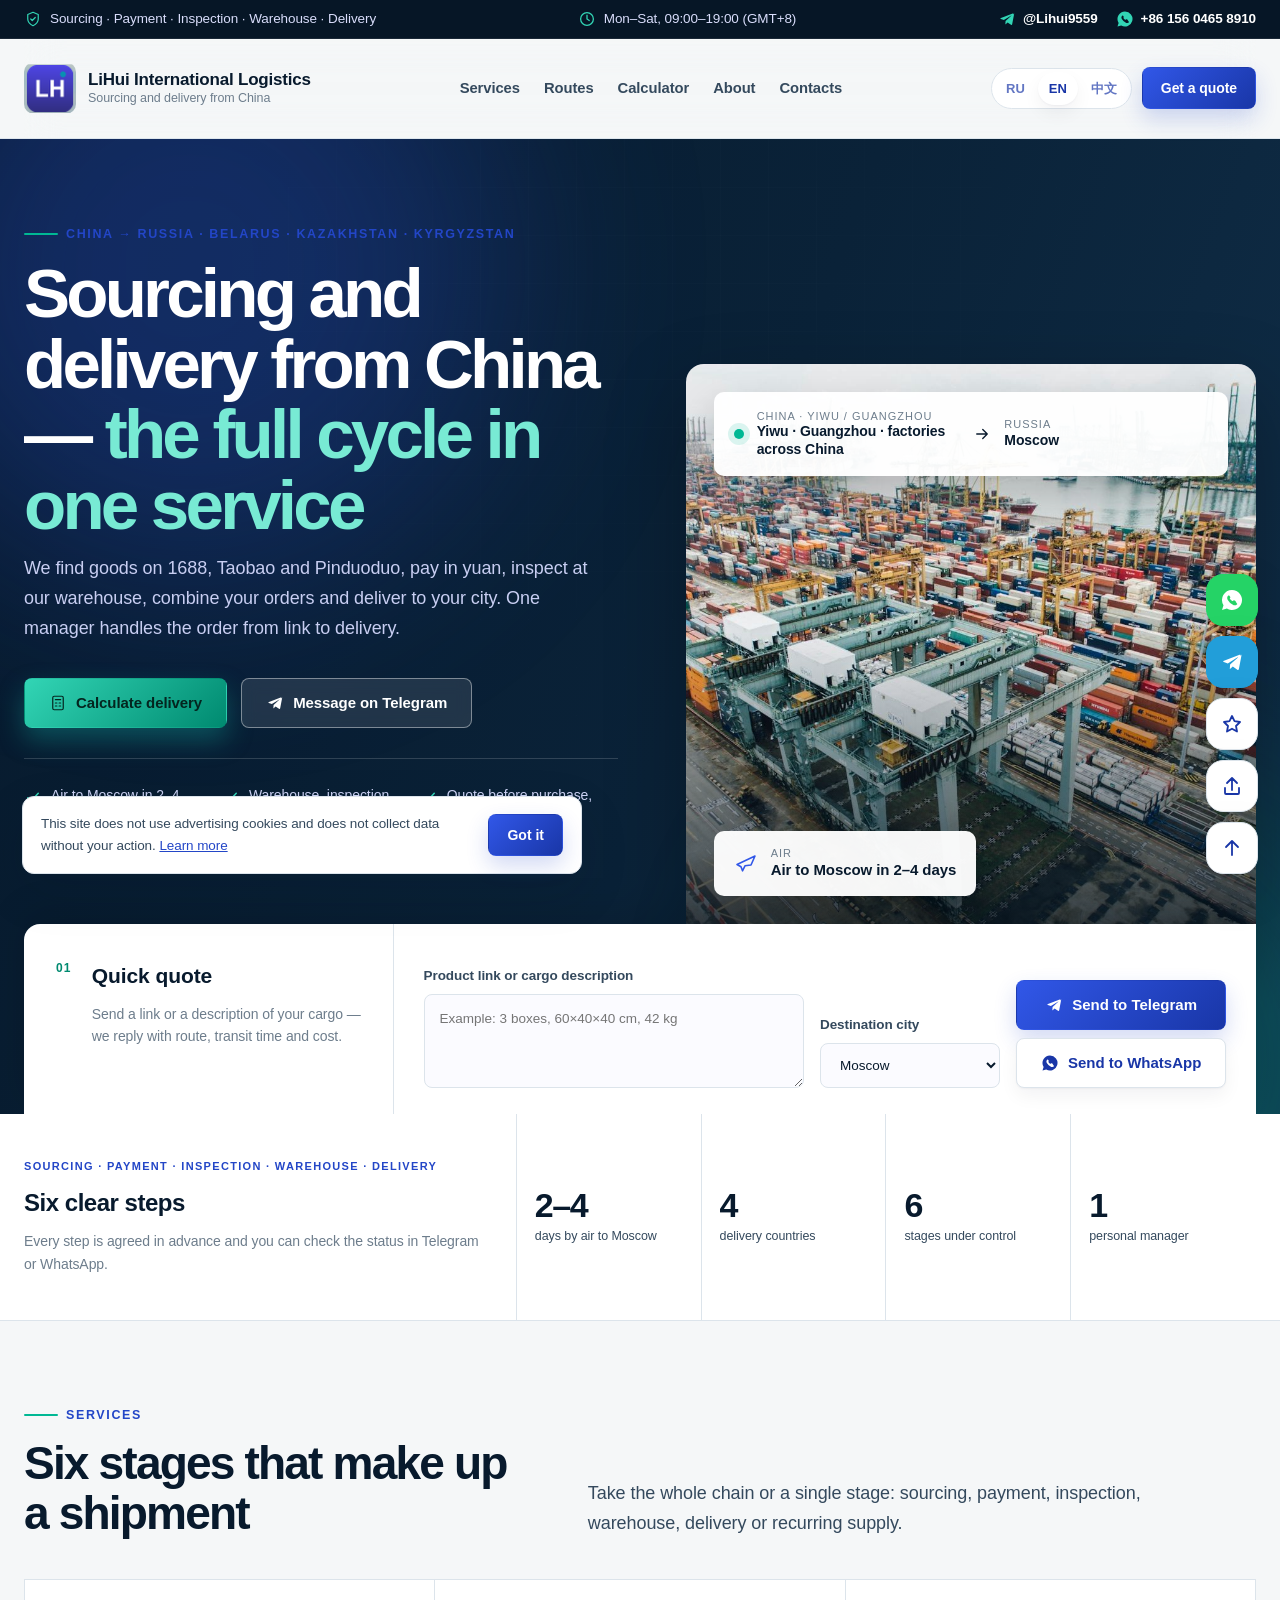
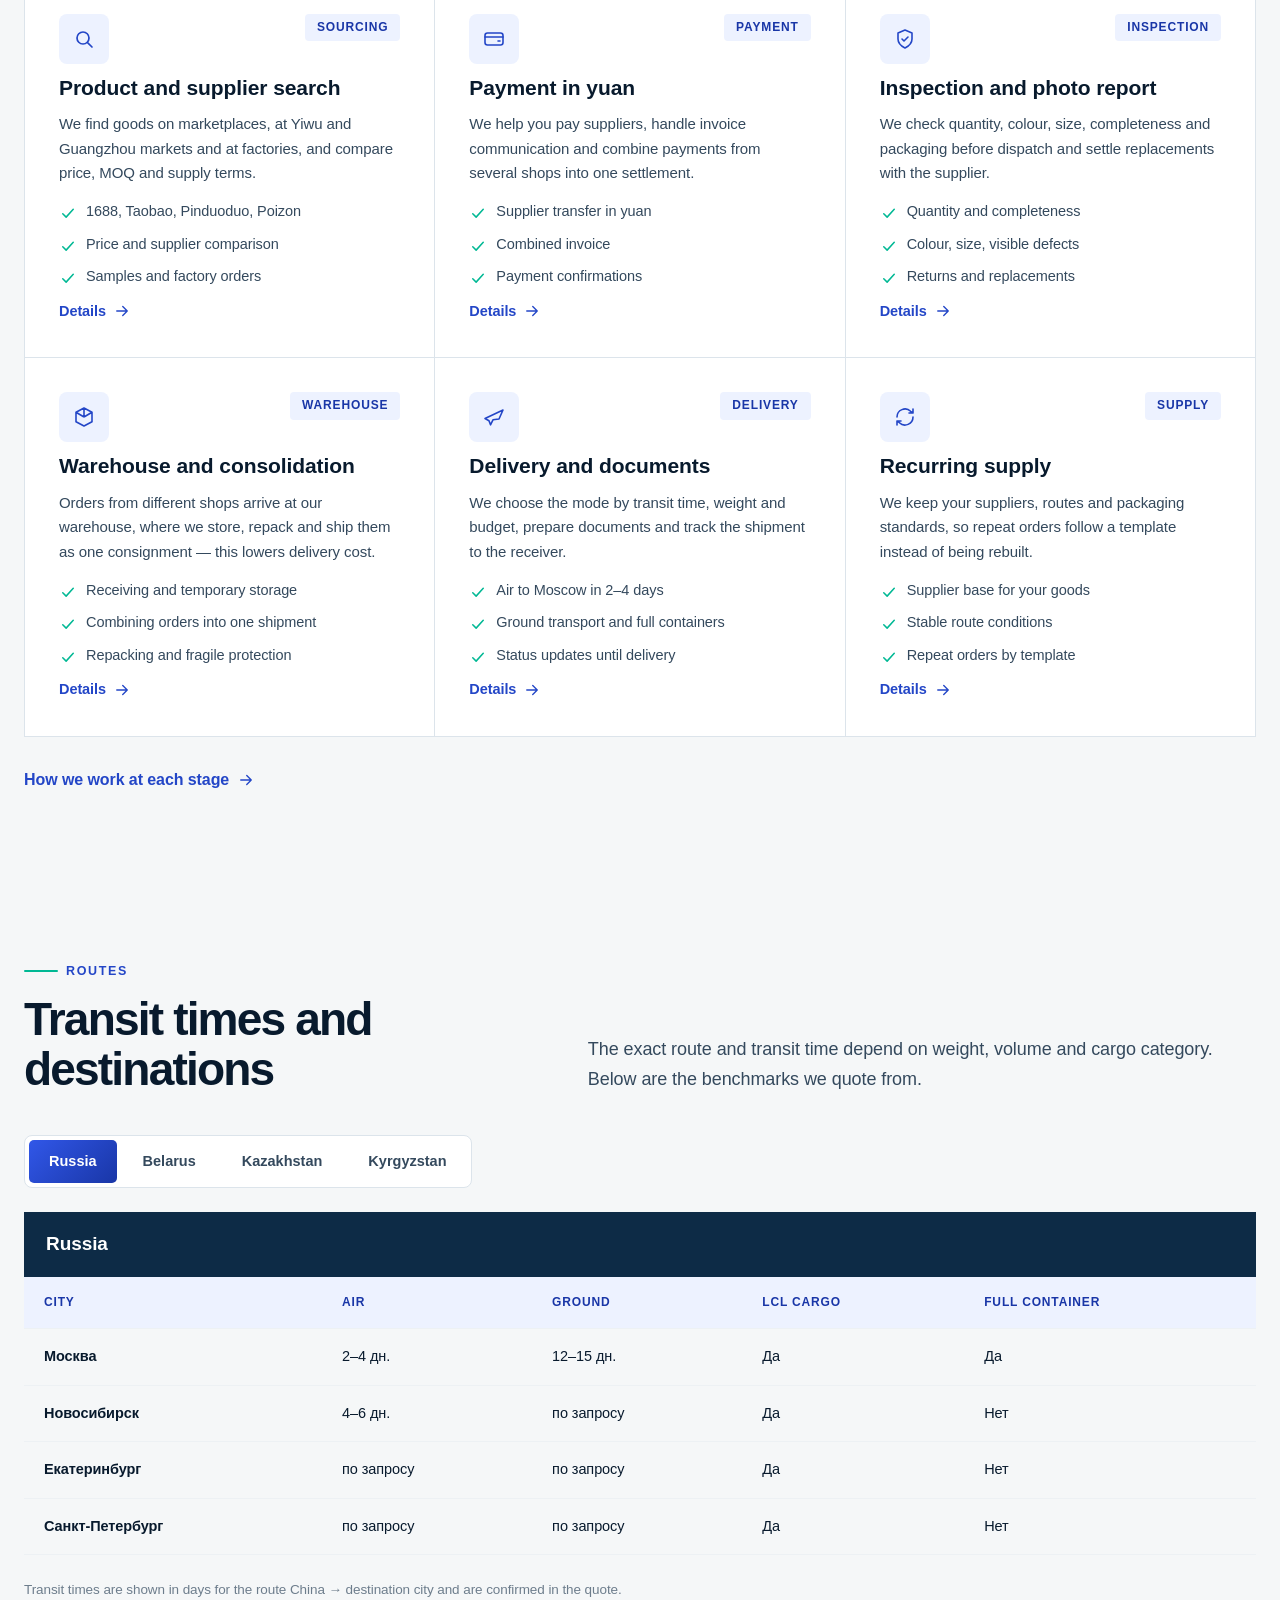
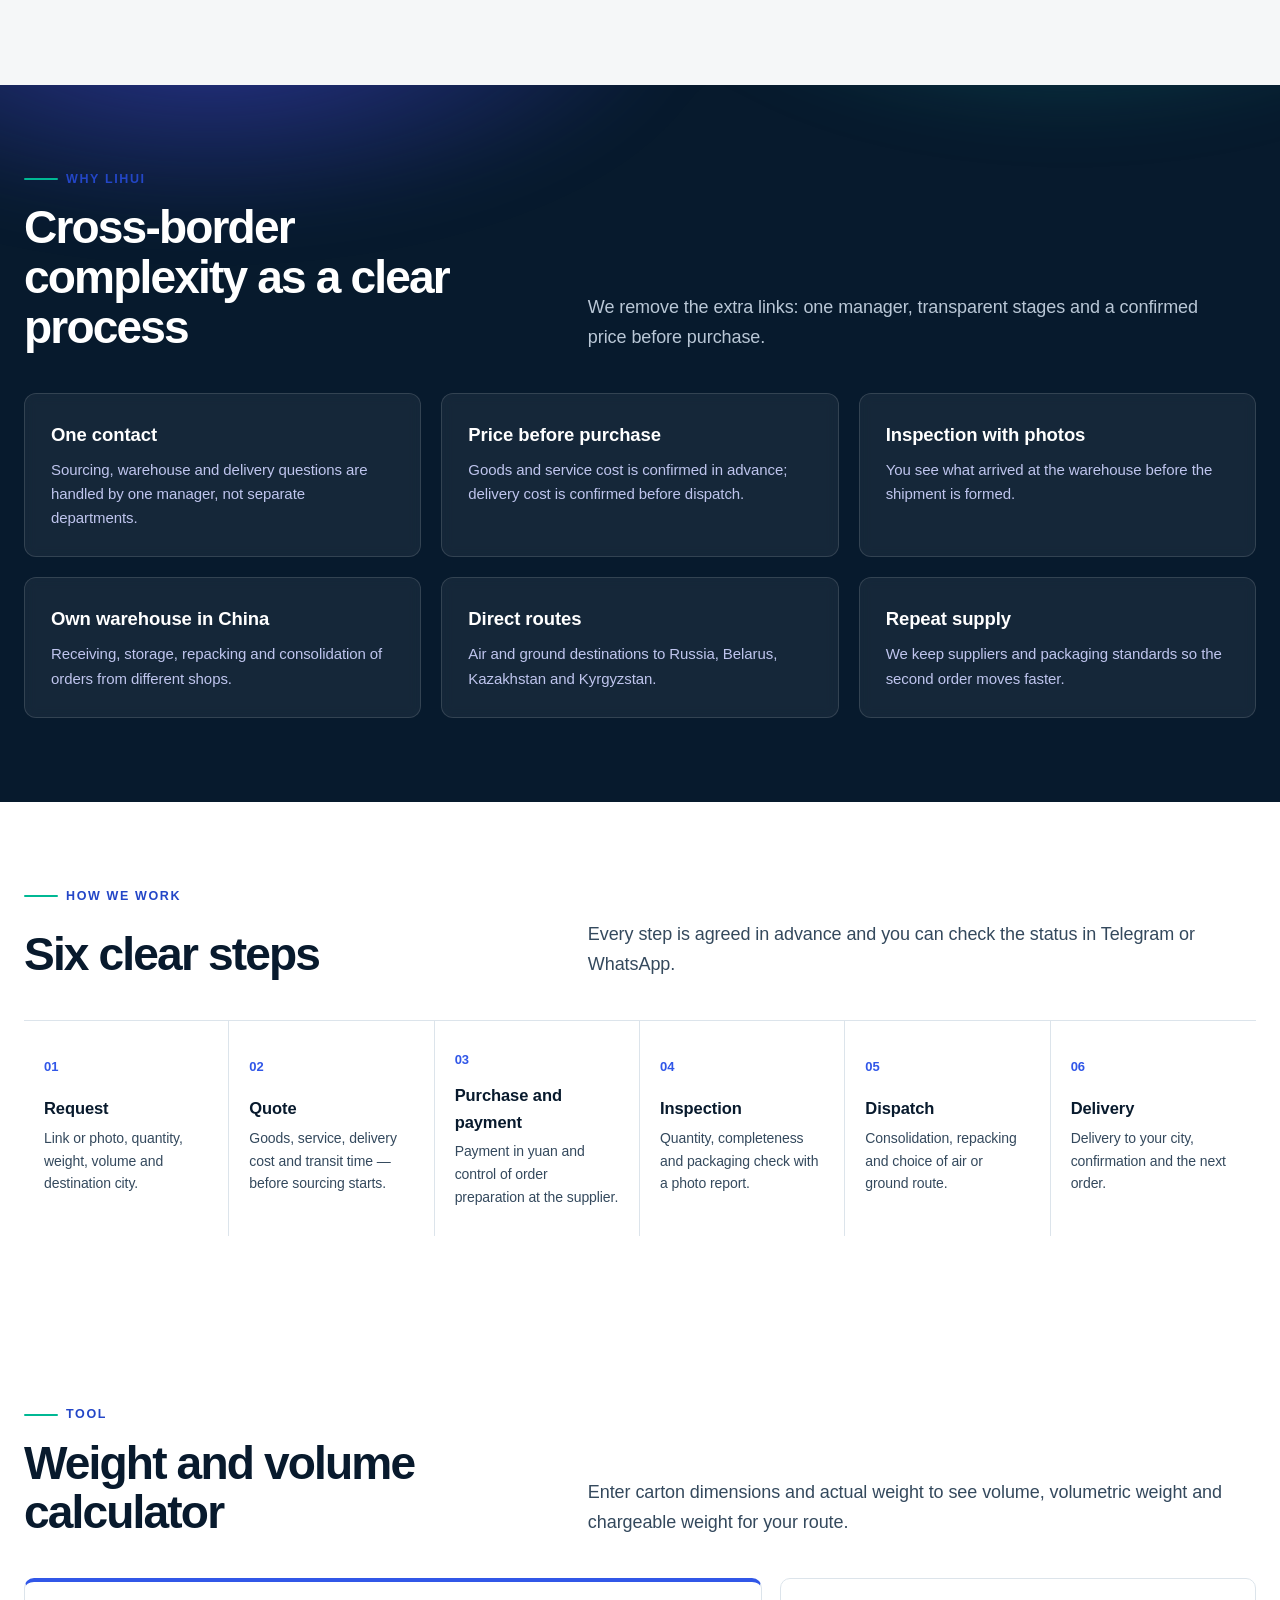
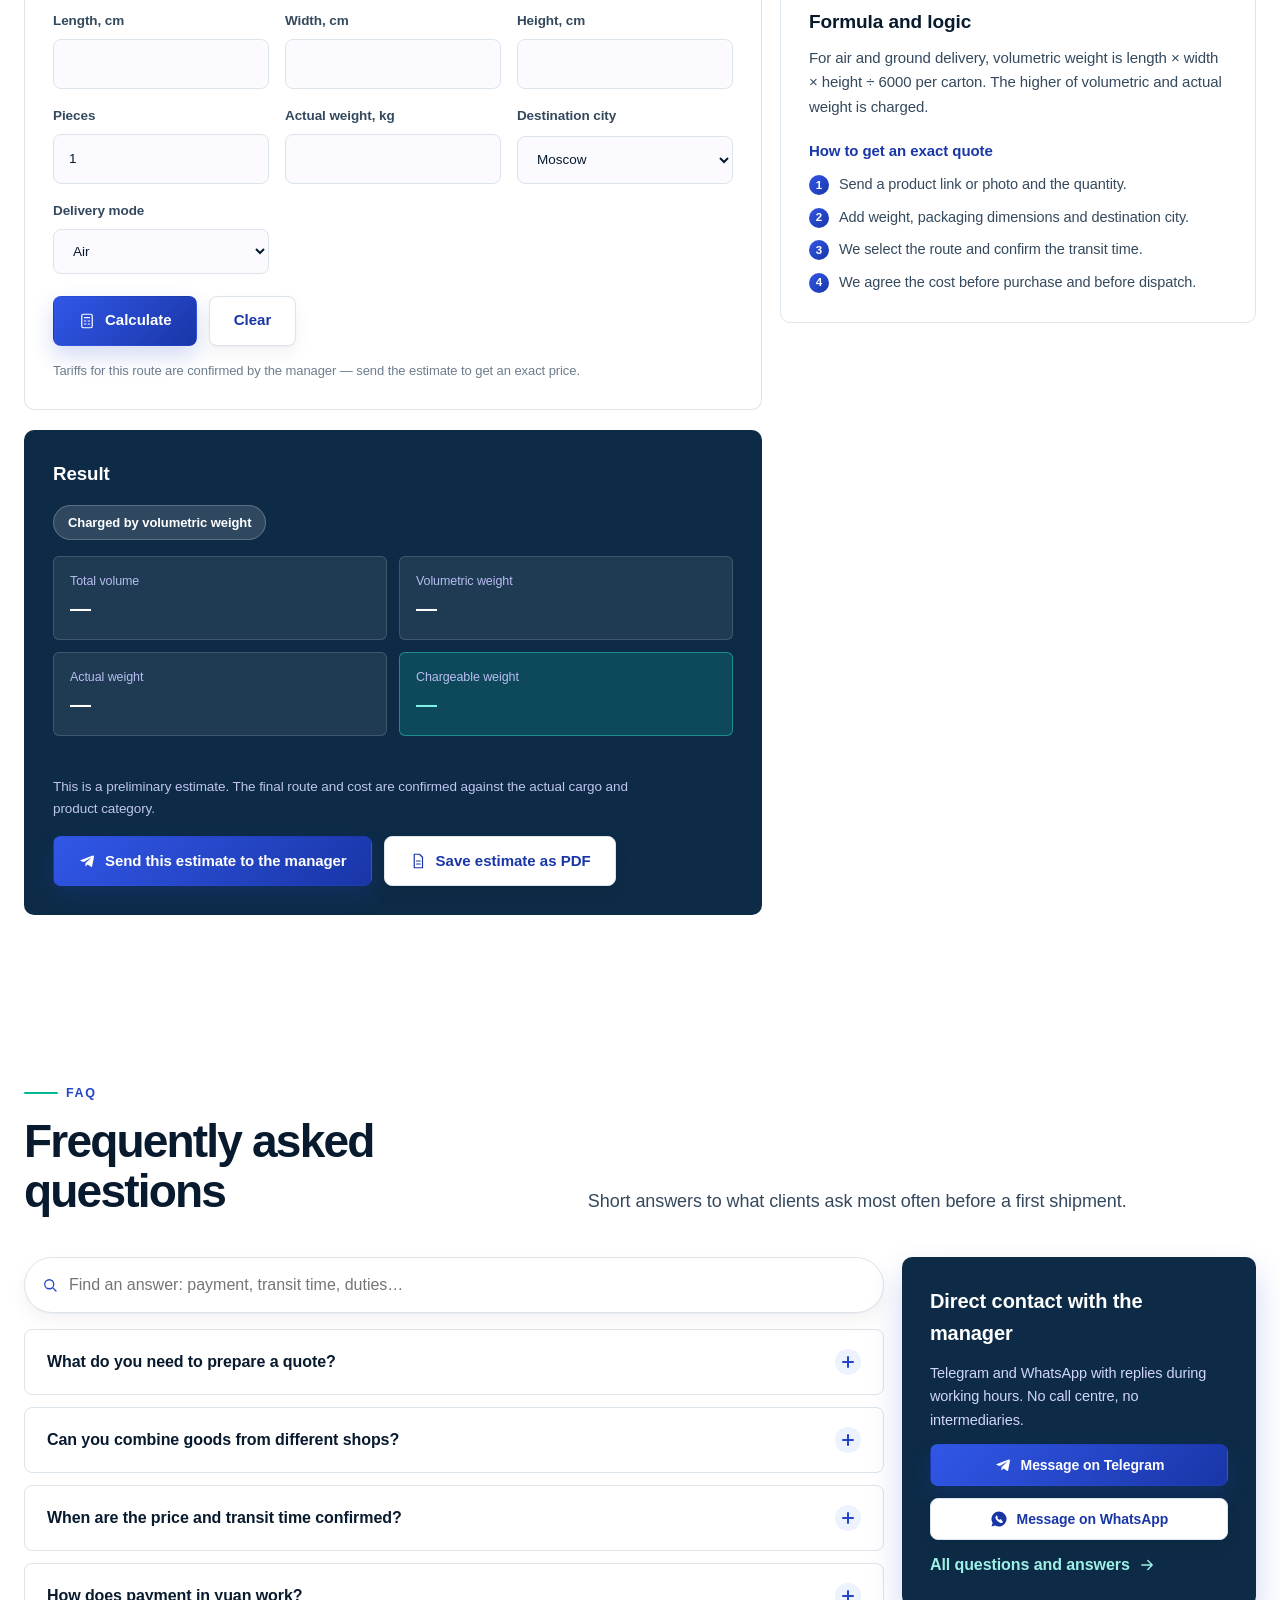
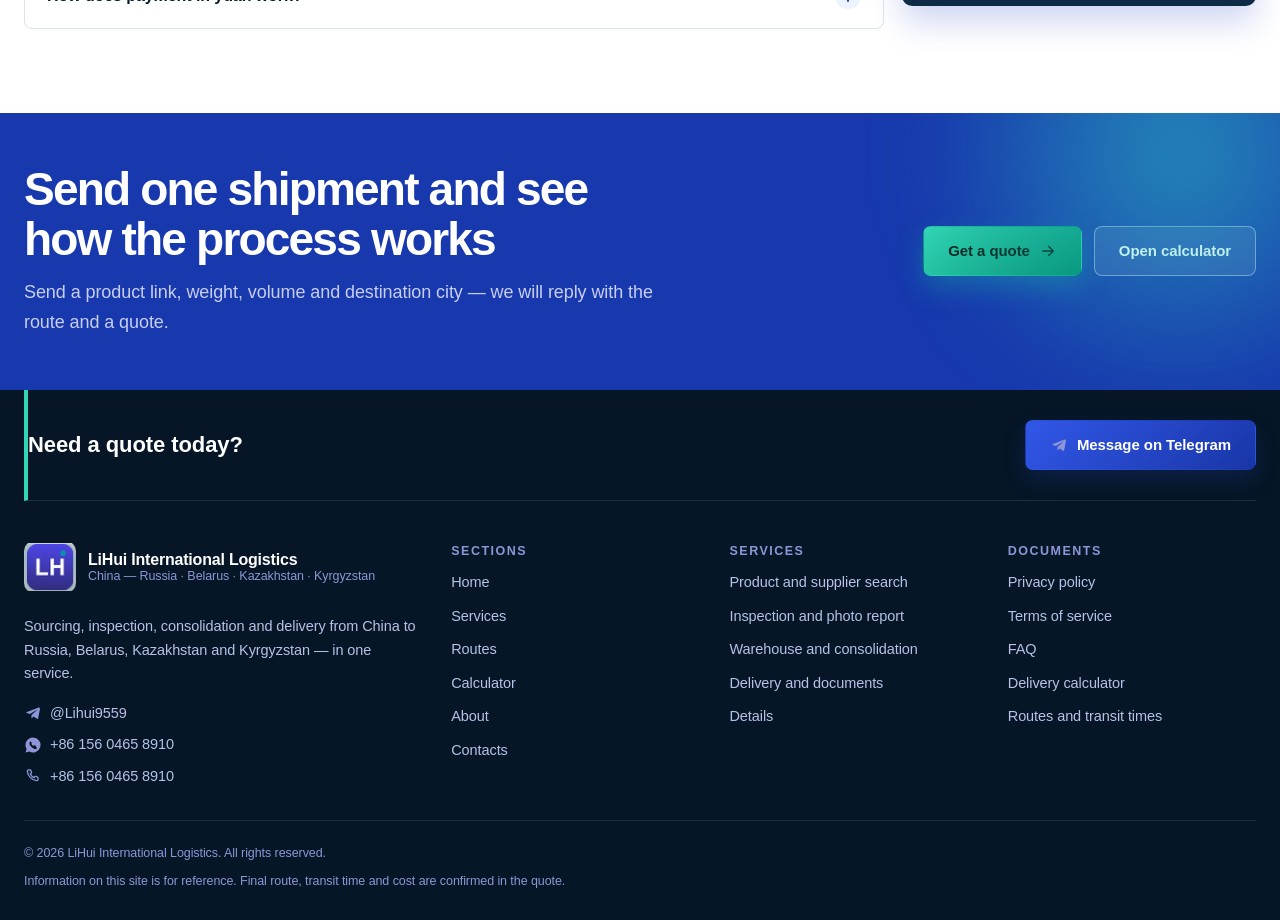
==== index.html @ 13f6c7de "Refine every page and simplify homepage flow" ====
<!DOCTYPE html>
<html lang="ru" data-lang="ru">
<head>
<meta charset="utf-8">
<meta name="viewport" content="width=device-width, initial-scale=1">
<title data-i18n-doctitle="meta.home.title">LiHui Cargo — закупка и доставка из Китая в Россию, Беларусь, Казахстан и Кыргызстан</title>
<meta name="description" content="Закупка на 1688, Taobao и Pinduoduo, оплата в юанях, проверка на складе, консолидация и доставка авиа или наземным транспортом. Пришлите ссылку на товар — вернёмся с маршрутом и расчётом." data-i18n-desc="meta.home.desc">
<meta name="theme-color" content="#2b2dc0">
<meta name="robots" content="index, follow">
<link rel="canonical" href="https://www.lihui-cargo.ru/">
<link rel="icon" href="assets/brand/logo.png" type="image/png">
<link rel="apple-touch-icon" href="assets/brand/logo.png">
<link rel="manifest" href="site.webmanifest">
<meta property="og:type" content="website">
<meta property="og:site_name" content="LiHui International Logistics">
<meta property="og:title" content="LiHui Cargo — закупка и доставка из Китая в Россию, Беларусь, Казахстан и Кыргызстан" data-i18n-ogtitle="meta.home.title">
<meta property="og:description" content="Закупка на 1688, Taobao и Pinduoduo, оплата в юанях, проверка на складе, консолидация и доставка авиа или наземным транспортом. Пришлите ссылку на товар — вернёмся с маршрутом и расчётом." data-i18n-ogdesc="meta.home.desc">
<meta property="og:url" content="https://www.lihui-cargo.ru/">
<meta property="og:image" content="https://www.lihui-cargo.ru/assets/hero.jpg">
<meta property="og:locale" content="ru_RU">
<meta name="twitter:card" content="summary_large_image">
<meta name="twitter:title" content="LiHui Cargo — закупка и доставка из Китая в Россию, Беларусь, Казахстан и Кыргызстан" data-i18n-twtitle="meta.home.title">
<meta name="twitter:description" content="Закупка на 1688, Taobao и Pinduoduo, оплата в юанях, проверка на складе, консолидация и доставка авиа или наземным транспортом. Пришлите ссылку на товар — вернёмся с маршрутом и расчётом." data-i18n-twdesc="meta.home.desc">
<meta name="twitter:image" content="https://www.lihui-cargo.ru/assets/hero.jpg">
<meta name="format-detection" content="telephone=no">
<link rel="stylesheet" href="assets/css/styles.css">
<script type="application/ld+json">{"@context":"https://schema.org","@type":["Organization","LocalBusiness"],"name":"LiHui International Logistics","url":"https://www.lihui-cargo.ru/","description":"Sourcing, payment, inspection, consolidation and cross-border delivery from China to Russia, Belarus, Kazakhstan and Kyrgyzstan.","areaServed":["RU","BY","KZ","KG","CN"],"knowsLanguage":["ru","en","zh"],"contactPoint":[{"@type":"ContactPoint","contactType":"customer service","telephone":"+8615604658910","availableLanguage":["ru","en","zh"]},{"@type":"ContactPoint","contactType":"sales","url":"https://t.me/Lihui9559","availableLanguage":["ru","en","zh"]}],"sameAs":["https://t.me/Lihui9559","https://wa.me/8615604658910"]}</script>
<script defer src="assets/js/i18n.js"></script>
<script defer src="assets/js/site.js"></script>
</head>
<body data-page="home">
<a class="skip" href="#main" data-i18n="ui.skipLink">Перейти к содержанию</a>
<div class="topbar">
  <div class="container topbar__inner">
    <p class="topbar__note"><svg class="icon icon--sm" viewBox="0 0 24 24" aria-hidden="true"><path fill="none" stroke="currentColor" stroke-width="1.6" stroke-linejoin="round" d="M12 3l7 3v6c0 4-3 7-7 9-4-2-7-5-7-9V6l7-3Z"/><path fill="none" stroke="currentColor" stroke-width="1.6" stroke-linecap="round" stroke-linejoin="round" d="m9 12 2 2 4-4"/></svg><span data-i18n="top.note">Закупка · Оплата · Проверка · Склад · Доставка</span></p>
    <p class="topbar__hours"><svg class="icon icon--sm" viewBox="0 0 24 24" aria-hidden="true"><path fill="none" stroke="currentColor" stroke-width="1.7" stroke-linecap="round" d="M12 7v5l3 2"/><circle cx="12" cy="12" r="8.5" fill="none" stroke="currentColor" stroke-width="1.7"/></svg><span data-i18n="top.hours">Пн–Сб, 09:00–19:00 (GMT+8)</span></p>
    <p class="topbar__links">
      <a href="https://t.me/Lihui9559" target="_blank" rel="noopener"><svg class="icon icon--sm" viewBox="0 0 24 24" aria-hidden="true"><path fill="currentColor" d="M21.7 4.3 18.9 19c-.2 1-.8 1.3-1.6.8l-4.5-3.3-2.2 2.1c-.2.3-.5.4-.8.4l.3-4.4 7.6-6.9c.3-.3 0-.5-.5-.2l-9.4 5.9-4-1.3c-.9-.3-.9-.9.2-1.3l15.6-6c.7-.3 1.4.2 1.1 1.5Z"/></svg>@Lihui9559</a>
      <a href="https://wa.me/8615604658910" target="_blank" rel="noopener"><svg class="icon icon--sm" viewBox="0 0 24 24" aria-hidden="true"><path fill="currentColor" d="M12 2a10 10 0 0 0-8.5 15.2L2 22l4.9-1.4A10 10 0 1 0 12 2Zm5.3 14c-.2.6-1.3 1.2-1.8 1.3-.5.1-1.1.1-1.8-.1a11 11 0 0 1-5.9-5.2c-.5-1-.7-1.9-.5-2.7.1-.5.6-1.4 1.1-1.7.3-.2.7-.2 1 .1l.9 1.4c.1.2.1.3 0 .5l-.4.6c-.1.2-.2.3 0 .6.4.7 1.5 1.9 2.4 2.3.2.1.4.1.5 0l.7-.7c.2-.2.4-.2.6-.1l1.4.8c.2.1.3.4.2.7Z"/></svg>+86 156 0465 8910</a>
    </p>
  </div>
</div>
<header class="header" id="header">
  <div class="container">
    <div class="header__bar" id="headerBar">
      <a class="brand" href="index.html" aria-label="LiHui International Logistics">
        <img class="brand__logo" src="assets/brand/logo.png" width="46" height="46" alt="" aria-hidden="true" decoding="async">
        <span class="brand__text">
          <strong data-i18n="brand.name">LiHui International Logistics</strong>
          <small data-i18n="brand.sub">Закупка и доставка из Китая</small>
        </span>
      </a>
      <nav class="nav" aria-label="Основная навигация" data-i18n-aria="nav.aria"><a href="services.html" data-i18n="nav.services">Услуги</a><a href="routes.html" data-i18n="nav.routes">Маршруты</a><a href="calculator.html" data-i18n="nav.calculator">Калькулятор</a><a href="about.html" data-i18n="nav.about">О компании</a><a href="contacts.html" data-i18n="nav.contacts">Контакты</a></nav>
      <div class="header__side">
        <div class="lang" role="group" aria-label="Язык сайта" data-i18n-aria="ui.langLabel">
    <button type="button" data-lang="ru" aria-pressed="true">RU</button><button type="button" data-lang="en" aria-pressed="false">EN</button><button type="button" data-lang="zh" aria-pressed="false">中文</button>
  </div>
        <a class="btn btn--primary btn--sm header__cta" href="contacts.html#request">
          <span data-i18n="ui.requestQuote">Получить расчёт</span>
        </a>
        <button class="burger" id="burger" type="button" aria-expanded="false" aria-controls="drawer" aria-label="Меню" data-i18n-aria="ui.menu"><svg class="icon" viewBox="0 0 24 24" aria-hidden="true"><path fill="none" stroke="currentColor" stroke-width="1.8" stroke-linecap="round" d="M4 7h16M4 12h16M4 17h16"/></svg></button>
      </div>
    </div>
  </div>
  <nav class="drawer" id="drawer" aria-label="Основная навигация" data-i18n-aria="nav.aria" hidden>
    <div class="drawer__links"><a href="index.html" data-i18n="nav.home">Главная</a><a href="services.html" data-i18n="nav.services">Услуги</a><a href="routes.html" data-i18n="nav.routes">Маршруты</a><a href="calculator.html" data-i18n="nav.calculator">Калькулятор</a><a href="about.html" data-i18n="nav.about">О компании</a><a href="contacts.html" data-i18n="nav.contacts">Контакты</a></div>
    <div class="drawer__foot">
      <div class="lang lang--drawer" role="group" aria-label="Язык сайта" data-i18n-aria="ui.langLabel">
    <button type="button" data-lang="ru" aria-pressed="true">RU</button><button type="button" data-lang="en" aria-pressed="false">EN</button><button type="button" data-lang="zh" aria-pressed="false">中文</button>
  </div>
      <a class="btn btn--primary" href="contacts.html#request"><span data-i18n="ui.requestQuote">Получить расчёт</span></a>
      <a class="btn btn--ghost" href="https://wa.me/8615604658910" target="_blank" rel="noopener"><svg class="icon icon--sm" viewBox="0 0 24 24" aria-hidden="true"><path fill="currentColor" d="M12 2a10 10 0 0 0-8.5 15.2L2 22l4.9-1.4A10 10 0 1 0 12 2Zm5.3 14c-.2.6-1.3 1.2-1.8 1.3-.5.1-1.1.1-1.8-.1a11 11 0 0 1-5.9-5.2c-.5-1-.7-1.9-.5-2.7.1-.5.6-1.4 1.1-1.7.3-.2.7-.2 1 .1l.9 1.4c.1.2.1.3 0 .5l-.4.6c-.1.2-.2.3 0 .6.4.7 1.5 1.9 2.4 2.3.2.1.4.1.5 0l.7-.7c.2-.2.4-.2.6-.1l1.4.8c.2.1.3.4.2.7Z"/></svg><span data-i18n="ui.writeWa">Написать в WhatsApp</span></a>
    </div>
  </nav>
</header>
<button class="progress" id="progress" type="button" aria-label="Наверх" data-i18n-aria="ui.top"><span></span></button>
<main id="main">
<section class="hero">
  <div class="hero__bg" aria-hidden="true">
    <span class="hero__blob hero__blob--a"></span>
    <span class="hero__blob hero__blob--b"></span>
    <span class="hero__mesh"></span>
  </div>
  <div class="container hero__inner">
    <div class="hero__copy">
      <p class="eyebrow eyebrow--light" data-i18n="home.eyebrow">Китай → Россия · Беларусь · Казахстан · Кыргызстан</p>
      <h1 class="h1" data-i18n="home.title">Закупка и доставка из Китая — <em>полный цикл в одном сервисе</em></h1>
      <p class="lead lead--light" data-i18n="home.lead">Находим товар на 1688, Taobao и Pinduoduo, оплачиваем в юанях, проверяем на складе, объединяем заказы и доставляем до вашего города. Один менеджер ведёт заказ от ссылки до получения груза.</p>
      <div class="hero__cta">
        <a class="btn btn--accent" href="calculator.html"><svg class="icon icon--sm" viewBox="0 0 24 24" aria-hidden="true"><rect x="5" y="3" width="14" height="18" rx="2" fill="none" stroke="currentColor" stroke-width="1.6"/><path fill="none" stroke="currentColor" stroke-width="1.6" stroke-linecap="round" d="M8.5 7.5h7M8.5 12h2m3 0h2m-7 4h2m3 0h2"/></svg><span data-i18n="home.btn1">Рассчитать доставку</span></a>
        <a class="btn btn--ghost btn--ghost-light" href="https://t.me/Lihui9559" target="_blank" rel="noopener"><svg class="icon icon--sm" viewBox="0 0 24 24" aria-hidden="true"><path fill="currentColor" d="M21.7 4.3 18.9 19c-.2 1-.8 1.3-1.6.8l-4.5-3.3-2.2 2.1c-.2.3-.5.4-.8.4l.3-4.4 7.6-6.9c.3-.3 0-.5-.5-.2l-9.4 5.9-4-1.3c-.9-.3-.9-.9.2-1.3l15.6-6c.7-.3 1.4.2 1.1 1.5Z"/></svg><span data-i18n="home.btn2">Написать в Telegram</span></a>
      </div>
      <ul class="hero__facts">
        <li><svg class="icon icon--tick" viewBox="0 0 24 24" aria-hidden="true"><path fill="none" stroke="currentColor" stroke-width="2" stroke-linecap="round" stroke-linejoin="round" d="m5 13 4.5 4.5L19 7"/></svg><span data-i18n="home.b1">Авиа в Москву 2–4 дня</span></li><li><svg class="icon icon--tick" viewBox="0 0 24 24" aria-hidden="true"><path fill="none" stroke="currentColor" stroke-width="2" stroke-linecap="round" stroke-linejoin="round" d="m5 13 4.5 4.5L19 7"/></svg><span data-i18n="home.b2">Склад, проверка и фотоотчёт в Китае</span></li><li><svg class="icon icon--tick" viewBox="0 0 24 24" aria-hidden="true"><path fill="none" stroke="currentColor" stroke-width="2" stroke-linecap="round" stroke-linejoin="round" d="m5 13 4.5 4.5L19 7"/></svg><span data-i18n="home.b3">Расчёт до закупки, без скрытых доплат</span></li>
      </ul>
    </div>
    <div class="hero__visual" aria-hidden="true">
      <img src="assets/img/hero.jpg" alt="" decoding="async">
      <div class="hero__route">
        <span class="hero__route-dot"></span>
        <div><small data-i18n="city.china">Китай · Иу / Гуанчжоу</small><strong data-i18n="about.geoChinaValue">Иу · Гуанчжоу · фабрики по Китаю</strong></div>
        <svg class="icon icon--sm" viewBox="0 0 24 24" aria-hidden="true"><path fill="none" stroke="currentColor" stroke-width="1.8" stroke-linecap="round" stroke-linejoin="round" d="M5 12h14m-6-6 6 6-6 6"/></svg>
        <div><small data-i18n="routes.country.ru">Россия</small><strong data-i18n="city.moscow">Москва</strong></div>
      </div>
      <div class="hero__status">
        <svg class="icon" viewBox="0 0 24 24" aria-hidden="true"><path fill="none" stroke="currentColor" stroke-width="1.6" stroke-linejoin="round" d="M3 13.5 21 5l-4 9-6 .8-2.5 5-1.5-4Z"/></svg>
        <span><small data-i18n="routes.th.air">Авиа</small><strong data-i18n="home.b1">Авиа в Москву 2–4 дня</strong></span>
      </div>
    </div>
  </div>
  <div class="container hero__workspace">
    <div class="hero__workspace-copy">
      <span class="workspace__index">01</span>
      <div><strong data-i18n="home.card.title">Быстрый расчёт</strong><p data-i18n="home.card.desc">Пришлите ссылку или описание груза — ответим маршрутом, сроком и стоимостью.</p></div>
    </div>
    <aside class="hero__panel"><form class="quote" id="quoteForm" novalidate>
  <p class="quote__title"><span data-i18n="home.card.title">Быстрый расчёт</span></p>
  <p class="quote__desc" data-i18n="home.card.desc">Пришлите ссылку или описание груза — ответим маршрутом, сроком и стоимостью.</p>
  <label class="field">
    <span data-i18n="home.card.linkLabel">Ссылка на товар или описание груза</span>
    <textarea id="quoteCargo" rows="3" placeholder="Например: 3 коробки, 60×40×40 см, 42 кг" data-i18n-ph="home.card.linkPh"></textarea>
  </label>
  <label class="field">
    <span data-i18n="home.card.cityLabel">Город назначения</span>
    <select id="quoteCity"><option value="moscow" data-i18n="city.moscow">Москва</option><option value="nsk" data-i18n="city.nsk">Новосибирск</option><option value="minsk" data-i18n="city.minsk">Минск</option><option value="almaty" data-i18n="city.almaty">Алматы</option><option value="bishkek" data-i18n="city.bishkek">Бишкек</option></select>
  </label>
  <div class="quote__actions">
    <button class="btn btn--primary" type="submit"><svg class="icon icon--sm" viewBox="0 0 24 24" aria-hidden="true"><path fill="currentColor" d="M21.7 4.3 18.9 19c-.2 1-.8 1.3-1.6.8l-4.5-3.3-2.2 2.1c-.2.3-.5.4-.8.4l.3-4.4 7.6-6.9c.3-.3 0-.5-.5-.2l-9.4 5.9-4-1.3c-.9-.3-.9-.9.2-1.3l15.6-6c.7-.3 1.4.2 1.1 1.5Z"/></svg><span data-i18n="home.card.submit">Отправить в Telegram</span></button>
    <button class="btn btn--ghost" type="button" id="quoteWa"><svg class="icon icon--sm" viewBox="0 0 24 24" aria-hidden="true"><path fill="currentColor" d="M12 2a10 10 0 0 0-8.5 15.2L2 22l4.9-1.4A10 10 0 1 0 12 2Zm5.3 14c-.2.6-1.3 1.2-1.8 1.3-.5.1-1.1.1-1.8-.1a11 11 0 0 1-5.9-5.2c-.5-1-.7-1.9-.5-2.7.1-.5.6-1.4 1.1-1.7.3-.2.7-.2 1 .1l.9 1.4c.1.2.1.3 0 .5l-.4.6c-.1.2-.2.3 0 .6.4.7 1.5 1.9 2.4 2.3.2.1.4.1.5 0l.7-.7c.2-.2.4-.2.6-.1l1.4.8c.2.1.3.4.2.7Z"/></svg><span data-i18n="home.card.wa">Отправить в WhatsApp</span></button>
  </div>
  <p class="quote__note" data-i18n="home.card.note">Отвечаем в рабочее время и только по вашему запросу. Никаких звонков без согласования.</p>
</form></aside>
  </div>
</section>
<section class="media-strip">
  <div class="container media-strip__grid">
    <div class="media-strip__intro">
      <span class="media-strip__kicker" data-i18n="top.note">Закупка · Оплата · Проверка · Склад · Доставка</span>
      <strong data-i18n="proc.title">Шесть понятных шагов</strong>
      <p data-i18n="proc.lead">Каждый шаг согласуется заранее, статус можно уточнить в Telegram или WhatsApp.</p>
    </div>
    <div class="stat-tiles">
      <div class="stat-tile">
        <p class="stat-tile__value" data-i18n="stat.air.value">2–4</p>
        <p class="stat-tile__label" data-i18n="stat.air.label">дня — авиа в Москву</p>
      </div><div class="stat-tile">
        <p class="stat-tile__value" data-i18n="stat.countries.value">4</p>
        <p class="stat-tile__label" data-i18n="stat.countries.label">страны доставки</p>
      </div><div class="stat-tile">
        <p class="stat-tile__value" data-i18n="stat.steps.value">6</p>
        <p class="stat-tile__label" data-i18n="stat.steps.label">этапов под контролем</p>
      </div><div class="stat-tile">
        <p class="stat-tile__value" data-i18n="stat.manager.value">1</p>
        <p class="stat-tile__label" data-i18n="stat.manager.label">персональный менеджер</p>
      </div>
    </div>
  </div>
</section>
<section class="section" id="services">
  <div class="container">
    <div class="section__head">
<p class="eyebrow" data-i18n="home.svc.eyebrow">Услуги</p>
<h2 class="h2" data-i18n="home.svc.title">Шесть этапов, из которых собирается поставка</h2>
<p class="lead" data-i18n="home.svc.lead">Берите всю цепочку или только нужный этап: закупку, оплату, проверку, склад, доставку или регулярное снабжение.</p>
</div>
    <div class="bento"><article class="bcard bcard--lg reveal">
      <header class="bcard__top">
        <span class="bcard__icon"><svg class="icon" viewBox="0 0 24 24" aria-hidden="true"><circle cx="11" cy="11" r="6" fill="none" stroke="currentColor" stroke-width="1.7"/><path fill="none" stroke="currentColor" stroke-width="1.7" stroke-linecap="round" d="m20 20-4.2-4.2"/></svg></span>
        <span class="tag" data-i18n="s1.tag">Закупка</span>
      </header>
      <h3 data-i18n="s1.title">Поиск товара и поставщика</h3>
      <p data-i18n="s1.desc">Подбираем товар на площадках, рынках Иу и Гуанчжоу и у производителей, сравниваем цену, MOQ и условия поставки.</p>
      <ul class="ticks"><li><svg class="icon icon--tick" viewBox="0 0 24 24" aria-hidden="true"><path fill="none" stroke="currentColor" stroke-width="2" stroke-linecap="round" stroke-linejoin="round" d="m5 13 4.5 4.5L19 7"/></svg><span data-i18n="s1.b1">1688, Taobao, Pinduoduo, Poizon</span></li><li><svg class="icon icon--tick" viewBox="0 0 24 24" aria-hidden="true"><path fill="none" stroke="currentColor" stroke-width="2" stroke-linecap="round" stroke-linejoin="round" d="m5 13 4.5 4.5L19 7"/></svg><span data-i18n="s1.b2">Сравнение цен и поставщиков</span></li><li><svg class="icon icon--tick" viewBox="0 0 24 24" aria-hidden="true"><path fill="none" stroke="currentColor" stroke-width="2" stroke-linecap="round" stroke-linejoin="round" d="m5 13 4.5 4.5L19 7"/></svg><span data-i18n="s1.b3">Образцы и заказ на фабрике</span></li></ul>
      <a class="bcard__link" href="services.html#s1"><span data-i18n="ui.moreDetails">Подробнее</span><svg class="icon icon--sm" viewBox="0 0 24 24" aria-hidden="true"><path fill="none" stroke="currentColor" stroke-width="1.8" stroke-linecap="round" stroke-linejoin="round" d="M5 12h14m-6-6 6 6-6 6"/></svg></a>
    </article><article class="bcard bcard--lg reveal">
      <header class="bcard__top">
        <span class="bcard__icon"><svg class="icon" viewBox="0 0 24 24" aria-hidden="true"><rect x="3" y="6" width="18" height="12" rx="2.5" fill="none" stroke="currentColor" stroke-width="1.6"/><path fill="none" stroke="currentColor" stroke-width="1.6" stroke-linecap="round" d="M3 10h18M16 14h2"/></svg></span>
        <span class="tag" data-i18n="s2.tag">Оплата</span>
      </header>
      <h3 data-i18n="s2.title">Оплата в юанях</h3>
      <p data-i18n="s2.desc">Помогаем оплатить заказ поставщику, ведём переписку по счёту и собираем оплаты по нескольким магазинам в один расчёт.</p>
      <ul class="ticks"><li><svg class="icon icon--tick" viewBox="0 0 24 24" aria-hidden="true"><path fill="none" stroke="currentColor" stroke-width="2" stroke-linecap="round" stroke-linejoin="round" d="m5 13 4.5 4.5L19 7"/></svg><span data-i18n="s2.b1">Перевод поставщику в юанях</span></li><li><svg class="icon icon--tick" viewBox="0 0 24 24" aria-hidden="true"><path fill="none" stroke="currentColor" stroke-width="2" stroke-linecap="round" stroke-linejoin="round" d="m5 13 4.5 4.5L19 7"/></svg><span data-i18n="s2.b2">Сводный счёт по заказам</span></li><li><svg class="icon icon--tick" viewBox="0 0 24 24" aria-hidden="true"><path fill="none" stroke="currentColor" stroke-width="2" stroke-linecap="round" stroke-linejoin="round" d="m5 13 4.5 4.5L19 7"/></svg><span data-i18n="s2.b3">Документы об оплате</span></li></ul>
      <a class="bcard__link" href="services.html#s2"><span data-i18n="ui.moreDetails">Подробнее</span><svg class="icon icon--sm" viewBox="0 0 24 24" aria-hidden="true"><path fill="none" stroke="currentColor" stroke-width="1.8" stroke-linecap="round" stroke-linejoin="round" d="M5 12h14m-6-6 6 6-6 6"/></svg></a>
    </article><article class="bcard reveal">
      <header class="bcard__top">
        <span class="bcard__icon"><svg class="icon" viewBox="0 0 24 24" aria-hidden="true"><path fill="none" stroke="currentColor" stroke-width="1.6" stroke-linejoin="round" d="M12 3l7 3v6c0 4-3 7-7 9-4-2-7-5-7-9V6l7-3Z"/><path fill="none" stroke="currentColor" stroke-width="1.6" stroke-linecap="round" stroke-linejoin="round" d="m9 12 2 2 4-4"/></svg></span>
        <span class="tag" data-i18n="s3.tag">Проверка</span>
      </header>
      <h3 data-i18n="s3.title">Проверка и фотоотчёт</h3>
      <p data-i18n="s3.desc">Проверяем количество, цвет, размер, комплектацию и упаковку до отправки, решаем вопрос с заменой у поставщика.</p>
      <ul class="ticks"><li><svg class="icon icon--tick" viewBox="0 0 24 24" aria-hidden="true"><path fill="none" stroke="currentColor" stroke-width="2" stroke-linecap="round" stroke-linejoin="round" d="m5 13 4.5 4.5L19 7"/></svg><span data-i18n="s3.b1">Количество и комплектация</span></li><li><svg class="icon icon--tick" viewBox="0 0 24 24" aria-hidden="true"><path fill="none" stroke="currentColor" stroke-width="2" stroke-linecap="round" stroke-linejoin="round" d="m5 13 4.5 4.5L19 7"/></svg><span data-i18n="s3.b2">Цвет, размер, видимые дефекты</span></li><li><svg class="icon icon--tick" viewBox="0 0 24 24" aria-hidden="true"><path fill="none" stroke="currentColor" stroke-width="2" stroke-linecap="round" stroke-linejoin="round" d="m5 13 4.5 4.5L19 7"/></svg><span data-i18n="s3.b3">Возврат и замена поставщику</span></li></ul>
      <a class="bcard__link" href="services.html#s3"><span data-i18n="ui.moreDetails">Подробнее</span><svg class="icon icon--sm" viewBox="0 0 24 24" aria-hidden="true"><path fill="none" stroke="currentColor" stroke-width="1.8" stroke-linecap="round" stroke-linejoin="round" d="M5 12h14m-6-6 6 6-6 6"/></svg></a>
    </article><article class="bcard reveal">
      <header class="bcard__top">
        <span class="bcard__icon"><svg class="icon" viewBox="0 0 24 24" aria-hidden="true"><path fill="none" stroke="currentColor" stroke-width="1.6" stroke-linejoin="round" d="m12 3 8 4.2v9.6L12 21l-8-4.2V7.2L12 3Zm0 0v9m8-4.8-8 4.8m-8-4.8 8 4.8"/></svg></span>
        <span class="tag" data-i18n="s4.tag">Склад</span>
      </header>
      <h3 data-i18n="s4.title">Склад и консолидация</h3>
      <p data-i18n="s4.desc">Принимаем заказы из разных магазинов на наш склад, храним, переупаковываем и отправляем одной партией — это снижает стоимость доставки.</p>
      <ul class="ticks"><li><svg class="icon icon--tick" viewBox="0 0 24 24" aria-hidden="true"><path fill="none" stroke="currentColor" stroke-width="2" stroke-linecap="round" stroke-linejoin="round" d="m5 13 4.5 4.5L19 7"/></svg><span data-i18n="s4.b1">Приёмка и временное хранение</span></li><li><svg class="icon icon--tick" viewBox="0 0 24 24" aria-hidden="true"><path fill="none" stroke="currentColor" stroke-width="2" stroke-linecap="round" stroke-linejoin="round" d="m5 13 4.5 4.5L19 7"/></svg><span data-i18n="s4.b2">Объединение заказов в одну отправку</span></li><li><svg class="icon icon--tick" viewBox="0 0 24 24" aria-hidden="true"><path fill="none" stroke="currentColor" stroke-width="2" stroke-linecap="round" stroke-linejoin="round" d="m5 13 4.5 4.5L19 7"/></svg><span data-i18n="s4.b3">Переупаковка и защита хрупкого</span></li></ul>
      <a class="bcard__link" href="services.html#s4"><span data-i18n="ui.moreDetails">Подробнее</span><svg class="icon icon--sm" viewBox="0 0 24 24" aria-hidden="true"><path fill="none" stroke="currentColor" stroke-width="1.8" stroke-linecap="round" stroke-linejoin="round" d="M5 12h14m-6-6 6 6-6 6"/></svg></a>
    </article><article class="bcard reveal">
      <header class="bcard__top">
        <span class="bcard__icon"><svg class="icon" viewBox="0 0 24 24" aria-hidden="true"><path fill="none" stroke="currentColor" stroke-width="1.6" stroke-linejoin="round" d="M3 13.5 21 5l-4 9-6 .8-2.5 5-1.5-4Z"/></svg></span>
        <span class="tag" data-i18n="s5.tag">Доставка</span>
      </header>
      <h3 data-i18n="s5.title">Доставка и документы</h3>
      <p data-i18n="s5.desc">Подбираем способ доставки по сроку, весу и бюджету, оформляем документы и ведём отправление до получателя.</p>
      <ul class="ticks"><li><svg class="icon icon--tick" viewBox="0 0 24 24" aria-hidden="true"><path fill="none" stroke="currentColor" stroke-width="2" stroke-linecap="round" stroke-linejoin="round" d="m5 13 4.5 4.5L19 7"/></svg><span data-i18n="s5.b1">Авиа 2–4 дня до Москвы</span></li><li><svg class="icon icon--tick" viewBox="0 0 24 24" aria-hidden="true"><path fill="none" stroke="currentColor" stroke-width="2" stroke-linecap="round" stroke-linejoin="round" d="m5 13 4.5 4.5L19 7"/></svg><span data-i18n="s5.b2">Наземно и целые контейнеры</span></li><li><svg class="icon icon--tick" viewBox="0 0 24 24" aria-hidden="true"><path fill="none" stroke="currentColor" stroke-width="2" stroke-linecap="round" stroke-linejoin="round" d="m5 13 4.5 4.5L19 7"/></svg><span data-i18n="s5.b3">Статус отправления до получения</span></li></ul>
      <a class="bcard__link" href="services.html#s5"><span data-i18n="ui.moreDetails">Подробнее</span><svg class="icon icon--sm" viewBox="0 0 24 24" aria-hidden="true"><path fill="none" stroke="currentColor" stroke-width="1.8" stroke-linecap="round" stroke-linejoin="round" d="M5 12h14m-6-6 6 6-6 6"/></svg></a>
    </article><article class="bcard reveal">
      <header class="bcard__top">
        <span class="bcard__icon"><svg class="icon" viewBox="0 0 24 24" aria-hidden="true"><path fill="none" stroke="currentColor" stroke-width="1.6" stroke-linecap="round" stroke-linejoin="round" d="M4 12a8 8 0 0 1 13.6-5.7L20 8m0-4v4h-4M20 12a8 8 0 0 1-13.6 5.7L4 16m0 4v-4h4"/></svg></span>
        <span class="tag" data-i18n="s6.tag">Поставки</span>
      </header>
      <h3 data-i18n="s6.title">Регулярные поставки</h3>
      <p data-i18n="s6.desc">Сохраняем поставщиков, маршруты и стандарты упаковки, чтобы повторные заказы шли по шаблону и без пересборки процесса.</p>
      <ul class="ticks"><li><svg class="icon icon--tick" viewBox="0 0 24 24" aria-hidden="true"><path fill="none" stroke="currentColor" stroke-width="2" stroke-linecap="round" stroke-linejoin="round" d="m5 13 4.5 4.5L19 7"/></svg><span data-i18n="s6.b1">База поставщиков по вашим товарам</span></li><li><svg class="icon icon--tick" viewBox="0 0 24 24" aria-hidden="true"><path fill="none" stroke="currentColor" stroke-width="2" stroke-linecap="round" stroke-linejoin="round" d="m5 13 4.5 4.5L19 7"/></svg><span data-i18n="s6.b2">Стабильные условия по маршруту</span></li><li><svg class="icon icon--tick" viewBox="0 0 24 24" aria-hidden="true"><path fill="none" stroke="currentColor" stroke-width="2" stroke-linecap="round" stroke-linejoin="round" d="m5 13 4.5 4.5L19 7"/></svg><span data-i18n="s6.b3">Повторные заказы по шаблону</span></li></ul>
      <a class="bcard__link" href="services.html#s6"><span data-i18n="ui.moreDetails">Подробнее</span><svg class="icon icon--sm" viewBox="0 0 24 24" aria-hidden="true"><path fill="none" stroke="currentColor" stroke-width="1.8" stroke-linecap="round" stroke-linejoin="round" d="M5 12h14m-6-6 6 6-6 6"/></svg></a>
    </article></div>
    <p class="section__more"><a class="link-arrow" href="services.html"><span data-i18n="home.svc.more">Как мы работаем на каждом этапе</span><svg class="icon icon--sm" viewBox="0 0 24 24" aria-hidden="true"><path fill="none" stroke="currentColor" stroke-width="1.8" stroke-linecap="round" stroke-linejoin="round" d="M5 12h14m-6-6 6 6-6 6"/></svg></a></p>
  </div>
</section>
<section class="section" id="routes">
  <div class="container">
    <div class="section__head">
<p class="eyebrow" data-i18n="routes.eyebrow">Маршруты</p>
<h2 class="h2" data-i18n="routes.title">Сроки и направления доставки</h2>
<p class="lead" data-i18n="routes.lead">Точный маршрут и срок зависят от веса, объёма и категории груза. Ниже — ориентиры, по которым мы считаем отправку.</p>
</div>
    <div class="seg" role="tablist" aria-label="Страна доставки" data-i18n-aria="routes.tabLabel"><button class="seg__btn is-active" type="button" role="tab" aria-selected="true" data-country="ru" data-i18n="routes.country.ru">Россия</button><button class="seg__btn" type="button" role="tab" aria-selected="false" data-country="by" data-i18n="routes.country.by">Беларусь</button><button class="seg__btn" type="button" role="tab" aria-selected="false" data-country="kz" data-i18n="routes.country.kz">Казахстан</button><button class="seg__btn" type="button" role="tab" aria-selected="false" data-country="kg" data-i18n="routes.country.kg">Кыргызстан</button></div>
    <div class="routepanels"><article class="routepanel is-active" data-country="ru" id="country-ru">
  <header class="routecard__head">
    <h3 data-i18n="routes.country.ru">Россия</h3>
  </header>
  <div class="table-wrap">
    <table class="table">
      <thead>
        <tr>
          <th scope="col" data-i18n="routes.th.city">Город</th>
          <th scope="col" data-i18n="routes.th.air">Авиа</th>
          <th scope="col" data-i18n="routes.th.ground">Наземно</th>
          <th scope="col" data-i18n="routes.th.lcl">Сборный груз</th>
          <th scope="col" data-i18n="routes.th.fcl">Целый контейнер</th>
        </tr>
      </thead>
      <tbody><tr>
      <th scope="row">Москва </th>
      <td>2–4 дн.</td>
      <td>12–15 дн.</td>
      <td>Да</td>
      <td>Да</td>
    </tr><tr>
      <th scope="row">Новосибирск </th>
      <td>4–6 дн.</td>
      <td>по запросу</td>
      <td>Да</td>
      <td>Нет</td>
    </tr><tr>
      <th scope="row">Екатеринбург </th>
      <td>по запросу</td>
      <td>по запросу</td>
      <td>Да</td>
      <td>Нет</td>
    </tr><tr>
      <th scope="row">Санкт-Петербург </th>
      <td>по запросу</td>
      <td>по запросу</td>
      <td>Да</td>
      <td>Нет</td>
    </tr></tbody>
    </table>
  </div>
</article><article class="routepanel" data-country="by" id="country-by">
  <header class="routecard__head">
    <h3 data-i18n="routes.country.by">Беларусь</h3>
  </header>
  <div class="table-wrap">
    <table class="table">
      <thead>
        <tr>
          <th scope="col" data-i18n="routes.th.city">Город</th>
          <th scope="col" data-i18n="routes.th.air">Авиа</th>
          <th scope="col" data-i18n="routes.th.ground">Наземно</th>
          <th scope="col" data-i18n="routes.th.lcl">Сборный груз</th>
          <th scope="col" data-i18n="routes.th.fcl">Целый контейнер</th>
        </tr>
      </thead>
      <tbody><tr>
      <th scope="row">Минск <span class="chip chip--accent" data-i18n="routes.direct">Прямая отправка</span></th>
      <td>по запросу</td>
      <td>по запросу</td>
      <td>Да</td>
      <td>Да</td>
    </tr><tr>
      <th scope="row">Гомель </th>
      <td>по запросу</td>
      <td>по запросу</td>
      <td>Да</td>
      <td>Нет</td>
    </tr></tbody>
    </table>
  </div>
</article><article class="routepanel" data-country="kz" id="country-kz">
  <header class="routecard__head">
    <h3 data-i18n="routes.country.kz">Казахстан</h3>
  </header>
  <div class="table-wrap">
    <table class="table">
      <thead>
        <tr>
          <th scope="col" data-i18n="routes.th.city">Город</th>
          <th scope="col" data-i18n="routes.th.air">Авиа</th>
          <th scope="col" data-i18n="routes.th.ground">Наземно</th>
          <th scope="col" data-i18n="routes.th.lcl">Сборный груз</th>
          <th scope="col" data-i18n="routes.th.fcl">Целый контейнер</th>
        </tr>
      </thead>
      <tbody><tr>
      <th scope="row">Алматы </th>
      <td>2–4 дн.</td>
      <td>5–7 дн.</td>
      <td>Да</td>
      <td>Да</td>
    </tr><tr>
      <th scope="row">Астана </th>
      <td>по запросу</td>
      <td>по запросу</td>
      <td>Да</td>
      <td>Нет</td>
    </tr></tbody>
    </table>
  </div>
</article><article class="routepanel" data-country="kg" id="country-kg">
  <header class="routecard__head">
    <h3 data-i18n="routes.country.kg">Кыргызстан</h3>
  </header>
  <div class="table-wrap">
    <table class="table">
      <thead>
        <tr>
          <th scope="col" data-i18n="routes.th.city">Город</th>
          <th scope="col" data-i18n="routes.th.air">Авиа</th>
          <th scope="col" data-i18n="routes.th.ground">Наземно</th>
          <th scope="col" data-i18n="routes.th.lcl">Сборный груз</th>
          <th scope="col" data-i18n="routes.th.fcl">Целый контейнер</th>
        </tr>
      </thead>
      <tbody><tr>
      <th scope="row">Бишкек <span class="chip chip--accent" data-i18n="routes.direct">Прямая отправка</span></th>
      <td>по запросу</td>
      <td>по запросу</td>
      <td>Да</td>
      <td>Да</td>
    </tr><tr>
      <th scope="row">Ош </th>
      <td>по запросу</td>
      <td>по запросу</td>
      <td>Да</td>
      <td>Нет</td>
    </tr></tbody>
    </table>
  </div>
</article></div>
    <p class="note" data-i18n="routes.note">Сроки указаны в днях по маршруту Китай → город назначения и подтверждаются при расчёте.</p>
  </div>
</section>
<section class="section section--dark" id="why">
  <div class="section__glow" aria-hidden="true"></div>
  <div class="container">
    <div class="section__head section__head--dark">
<p class="eyebrow eyebrow--light" data-i18n="why.eyebrow">Почему LiHui</p>
<h2 class="h2 h2--light" data-i18n="why.title">Сложный кроссбордер — как понятный процесс</h2>
<p class="lead lead--light" data-i18n="why.lead">Мы убираем лишние звенья: один менеджер, прозрачные этапы и подтверждение цены до закупки.</p>
</div>
    <ul class="gcards"><li class="gcard reveal">
      <h3 data-i18n="w1.title">Один контакт</h3>
      <p data-i18n="w1.desc">Вопросы по закупке, складу и доставке решает один менеджер, а не разные отделы.</p>
    </li><li class="gcard reveal">
      <h3 data-i18n="w2.title">Цена до закупки</h3>
      <p data-i18n="w2.desc">Стоимость товара и услуги подтверждается заранее, доставка — до отправки.</p>
    </li><li class="gcard reveal">
      <h3 data-i18n="w3.title">Проверка с фото</h3>
      <p data-i18n="w3.desc">Вы видите, что пришло на склад, до формирования отправления.</p>
    </li><li class="gcard reveal">
      <h3 data-i18n="w4.title">Свой склад в Китае</h3>
      <p data-i18n="w4.desc">Приёмка, хранение, переупаковка и консолидация заказов из разных магазинов.</p>
    </li><li class="gcard reveal">
      <h3 data-i18n="w5.title">Прямые маршруты</h3>
      <p data-i18n="w5.desc">Авиа и наземные направления в Россию, Беларусь, Казахстан и Кыргызстан.</p>
    </li><li class="gcard reveal">
      <h3 data-i18n="w6.title">Повторные поставки</h3>
      <p data-i18n="w6.desc">Сохраняем поставщиков и стандарты упаковки, чтобы второй заказ шёл быстрее.</p>
    </li></ul>
  </div>
</section>
<section class="section section--alt" id="process">
  <div class="container">
    <div class="section__head">
<p class="eyebrow" data-i18n="proc.eyebrow">Как мы работаем</p>
<h2 class="h2" data-i18n="proc.title">Шесть понятных шагов</h2>
<p class="lead" data-i18n="proc.lead">Каждый шаг согласуется заранее, статус можно уточнить в Telegram или WhatsApp.</p>
</div>
    <ol class="timeline"><li class="timeline__item reveal">
      <span class="timeline__num">01</span>
      <div class="timeline__body">
        <h3 data-i18n="p1.title">Заявка</h3>
        <p data-i18n="p1.desc">Ссылка или фото товара, количество, вес, объём и город назначения.</p>
      </div>
    </li><li class="timeline__item reveal">
      <span class="timeline__num">02</span>
      <div class="timeline__body">
        <h3 data-i18n="p2.title">Расчёт</h3>
        <p data-i18n="p2.desc">Стоимость товара, услуги, доставки и срок — до начала закупки.</p>
      </div>
    </li><li class="timeline__item reveal">
      <span class="timeline__num">03</span>
      <div class="timeline__body">
        <h3 data-i18n="p3.title">Закупка и оплата</h3>
        <p data-i18n="p3.desc">Оплата в юанях и контроль подготовки заказа у поставщика.</p>
      </div>
    </li><li class="timeline__item reveal">
      <span class="timeline__num">04</span>
      <div class="timeline__body">
        <h3 data-i18n="p4.title">Проверка</h3>
        <p data-i18n="p4.desc">Сверка количества, комплектации и упаковки, фотоотчёт.</p>
      </div>
    </li><li class="timeline__item reveal">
      <span class="timeline__num">05</span>
      <div class="timeline__body">
        <h3 data-i18n="p5.title">Отправка</h3>
        <p data-i18n="p5.desc">Консолидация, переупаковка и выбор авиа или наземного маршрута.</p>
      </div>
    </li><li class="timeline__item reveal">
      <span class="timeline__num">06</span>
      <div class="timeline__body">
        <h3 data-i18n="p6.title">Получение</h3>
        <p data-i18n="p6.desc">Доставка до города, подтверждение и следующий заказ.</p>
      </div>
    </li></ol>
  </div>
</section>
<section class="section section--alt" id="calculator">
  <div class="container">
    <div class="section__head">
<p class="eyebrow" data-i18n="calc.eyebrow">Инструмент</p>
<h2 class="h2" data-i18n="calc.title">Калькулятор веса и объёма</h2>
<p class="lead" data-i18n="calc.lead">Укажите размеры коробки и фактический вес — увидите объём, объёмный и оплачиваемый вес по вашему маршруту.</p>
</div>
    <div class="calc">
      <div class="calc__col">
      <form class="calc__form" id="calcForm" novalidate>
        <div class="calc__fields">
          <label class="field"><span data-i18n="calc.length">Длина, см</span><input type="number" id="calcLength" inputmode="decimal" min="1" step="0.1" autocomplete="off" required></label>
          <label class="field"><span data-i18n="calc.width">Ширина, см</span><input type="number" id="calcWidth" inputmode="decimal" min="1" step="0.1" autocomplete="off" required></label>
          <label class="field"><span data-i18n="calc.height">Высота, см</span><input type="number" id="calcHeight" inputmode="decimal" min="1" step="0.1" autocomplete="off" required></label>
          <label class="field"><span data-i18n="calc.pieces">Мест</span><input type="number" id="calcPieces" inputmode="numeric" min="1" step="1" value="1" autocomplete="off"></label>
          <label class="field"><span data-i18n="calc.actual">Фактический вес, кг</span><input type="number" id="calcActual" inputmode="decimal" min="0.1" step="0.1" autocomplete="off" required></label>
          <label class="field"><span data-i18n="calc.destination">Город назначения</span><select id="calcDestination"><option value="moscow" data-i18n="city.moscow">Москва</option><option value="nsk" data-i18n="city.nsk">Новосибирск</option><option value="minsk" data-i18n="city.minsk">Минск</option><option value="almaty" data-i18n="city.almaty">Алматы</option><option value="bishkek" data-i18n="city.bishkek">Бишкек</option></select></label>
          <label class="field"><span data-i18n="calc.mode">Способ доставки</span><select id="calcMode">
            <option value="air" data-i18n="calc.modeAir">Авиа</option>
            <option value="ground" data-i18n="calc.modeGround">Наземно</option>
          </select></label>
        </div>
        <div class="calc__actions">
          <button class="btn btn--primary" type="submit"><svg class="icon icon--sm" viewBox="0 0 24 24" aria-hidden="true"><rect x="5" y="3" width="14" height="18" rx="2" fill="none" stroke="currentColor" stroke-width="1.6"/><path fill="none" stroke="currentColor" stroke-width="1.6" stroke-linecap="round" d="M8.5 7.5h7M8.5 12h2m3 0h2m-7 4h2m3 0h2"/></svg><span data-i18n="calc.submit">Рассчитать</span></button>
          <button class="btn btn--ghost" type="reset" id="calcReset"><span data-i18n="calc.reset">Очистить</span></button>
        </div>
        <p class="calc__policy" data-i18n="calc.priceOff">Тарифы по этому маршруту подтверждает менеджер — отправьте расчёт, чтобы получить точную стоимость.</p>
      </form>
      <div class="calc__result" id="calcResult" hidden>
        <h3 data-i18n="calc.resultTitle">Результат расчёта</h3>
        <p class="calc__badge" id="calcBadge" data-i18n="calc.byVol">Оплата по объёмному весу</p>
        <dl class="calc__stats">
          <div><dt data-i18n="calc.volume">Общий объём</dt><dd id="calcVolume">—</dd></div>
          <div><dt data-i18n="calc.volWeight">Объёмный вес</dt><dd id="calcVolWeight">—</dd></div>
          <div><dt data-i18n="calc.actualOut">Фактический вес</dt><dd id="calcActualOut">—</dd></div>
          <div class="is-accent"><dt data-i18n="calc.chargeable">Оплачиваемый вес</dt><dd id="calcChargeable">—</dd></div>
        </dl>
        <p class="calc__price" id="calcPrice" hidden></p>
        <p class="note" data-i18n="calc.note">Это предварительная оценка. Итоговый маршрут и стоимость подтверждаем по фактическому грузу и категории товара.</p>
        <div class="calc__cta">
          <a class="btn btn--primary" id="calcQuote" href="https://t.me/Lihui9559" target="_blank" rel="noopener"><svg class="icon icon--sm" viewBox="0 0 24 24" aria-hidden="true"><path fill="currentColor" d="M21.7 4.3 18.9 19c-.2 1-.8 1.3-1.6.8l-4.5-3.3-2.2 2.1c-.2.3-.5.4-.8.4l.3-4.4 7.6-6.9c.3-.3 0-.5-.5-.2l-9.4 5.9-4-1.3c-.9-.3-.9-.9.2-1.3l15.6-6c.7-.3 1.4.2 1.1 1.5Z"/></svg><span data-i18n="calc.quoteBtn">Отправить расчёт менеджеру</span></a>
          <button class="btn btn--ghost" type="button" id="calcPrint"><svg class="icon icon--sm" viewBox="0 0 24 24" aria-hidden="true"><path fill="none" stroke="currentColor" stroke-width="1.6" stroke-linejoin="round" d="M7 3h7l4 4v14H7V3Z"/><path fill="none" stroke="currentColor" stroke-width="1.6" stroke-linecap="round" d="M10 12h5m-5 4h5"/></svg><span data-i18n="calc.printBtn">Сохранить расчёт в PDF</span></button>
        </div>
      </div>
      </div>
      <aside class="calc__side">
        <h3 data-i18n="calc.formulaTitle">Формула и логика расчёта</h3>
        <p class="calc__formula" data-i18n="calc.formula">Для авиа и наземной доставки объёмный вес считается как длина × ширина × высота ÷ 6000 для каждой коробки. Оплачивается больший вес: объёмный или фактический.</p>
        <h4 data-i18n="calc.howTitle">Как получить точный расчёт</h4>
        <ol class="calc__how">
          <li data-i18n="calc.how1">Пришлите ссылку или фото товара и количество.</li><li data-i18n="calc.how2">Укажите вес и габариты упаковки, город назначения.</li><li data-i18n="calc.how3">Мы подберём маршрут и подтвердим срок.</li><li data-i18n="calc.how4">Согласуем стоимость до закупки и до отправки.</li>
        </ol>
      </aside>
    </div>
  </div>
</section>
<section class="section section--alt" id="faq">
  <div class="container">
    <div class="section__head">
<p class="eyebrow" data-i18n="home.faq.eyebrow">Вопросы</p>
<h2 class="h2" data-i18n="home.faq.title">Частые вопросы</h2>
<p class="lead" data-i18n="home.faq.lead">Коротко о том, что чаще всего спрашивают перед первой отправкой.</p>
</div>
    <div class="faq-layout">
      <div class="faq__col">
        <div class="faq__tools">
          <label class="search">
            <span class="sr-only" data-i18n="faq.searchLabel">Поиск по вопросам</span>
            <span class="search__icon"><svg class="icon icon--sm" viewBox="0 0 24 24" aria-hidden="true"><circle cx="11" cy="11" r="6" fill="none" stroke="currentColor" stroke-width="1.7"/><path fill="none" stroke="currentColor" stroke-width="1.7" stroke-linecap="round" d="m20 20-4.2-4.2"/></svg></span>
            <input type="search" id="faqSearch" autocomplete="off" placeholder="Найти вопрос: оплата, сроки, пошлины…" data-i18n-ph="faq.searchPh">
          </label>
        </div>
        <div class="faq"><details class="faq__item">
      <summary><span data-i18n="faq.q1">Что нужно, чтобы получить расчёт?</span><span class="faq__mark" aria-hidden="true"></span></summary>
      <div class="faq__answer"><p data-i18n="faq.a1">Ссылка или фото товара, количество, примерный вес и габариты упаковки, город назначения. Чем точнее данные, тем быстрее и точнее расчёт. Если габаритов нет — считаем по категории товара и подтверждаем после приёмки на складе.</p></div>
    </details><details class="faq__item">
      <summary><span data-i18n="faq.q2">Можно ли собрать товары из разных магазинов?</span><span class="faq__mark" aria-hidden="true"></span></summary>
      <div class="faq__answer"><p data-i18n="faq.a2">Да. Все заказы приходят на наш склад в Китае, где мы сверяем количество, проверяем упаковку, при необходимости переупаковываем и отправляем одной партией. Консолидация обычно снижает стоимость доставки на единицу товара.</p></div>
    </details><details class="faq__item">
      <summary><span data-i18n="faq.q3">Когда подтверждаются цена и срок?</span><span class="faq__mark" aria-hidden="true"></span></summary>
      <div class="faq__answer"><p data-i18n="faq.a3">Стоимость товара и услуги подтверждается до закупки, стоимость доставки — до отправки. Срок зависит от маршрута и способа доставки: например, авиа в Москву 2–4 дня, наземно 12–15 дней.</p></div>
    </details><details class="faq__item">
      <summary><span data-i18n="faq.q5">Как происходит оплата в юанях?</span><span class="faq__mark" aria-hidden="true"></span></summary>
      <div class="faq__answer"><p data-i18n="faq.a5">Вы переводите сумму заказа, мы оплачиваем поставщику в юанях и присылаем подтверждение оплаты. Если заказ собирается из нескольких магазинов, оплату можно провести одним сводным расчётом.</p></div>
    </details></div>
        <p class="faq__empty" id="faqEmpty" hidden data-i18n="faq.searchEmpty">По этому запросу ничего не нашлось. Напишите нам — ответим лично.</p>
      </div>
      <aside class="faq__side">
        <div class="faq-card">
          <h3 data-i18n="contact.directTitle">Прямой контакт с руководителем</h3>
          <p data-i18n="contact.directDesc">Telegram и WhatsApp, ответы в рабочее время. Без колл-центра и посредников.</p>
          <a class="btn btn--primary btn--sm" href="https://t.me/Lihui9559" target="_blank" rel="noopener"><svg class="icon icon--sm" viewBox="0 0 24 24" aria-hidden="true"><path fill="currentColor" d="M21.7 4.3 18.9 19c-.2 1-.8 1.3-1.6.8l-4.5-3.3-2.2 2.1c-.2.3-.5.4-.8.4l.3-4.4 7.6-6.9c.3-.3 0-.5-.5-.2l-9.4 5.9-4-1.3c-.9-.3-.9-.9.2-1.3l15.6-6c.7-.3 1.4.2 1.1 1.5Z"/></svg><span data-i18n="ui.writeTg">Написать в Telegram</span></a>
          <a class="btn btn--ghost btn--sm" href="https://wa.me/8615604658910" target="_blank" rel="noopener"><svg class="icon icon--sm" viewBox="0 0 24 24" aria-hidden="true"><path fill="currentColor" d="M12 2a10 10 0 0 0-8.5 15.2L2 22l4.9-1.4A10 10 0 1 0 12 2Zm5.3 14c-.2.6-1.3 1.2-1.8 1.3-.5.1-1.1.1-1.8-.1a11 11 0 0 1-5.9-5.2c-.5-1-.7-1.9-.5-2.7.1-.5.6-1.4 1.1-1.7.3-.2.7-.2 1 .1l.9 1.4c.1.2.1.3 0 .5l-.4.6c-.1.2-.2.3 0 .6.4.7 1.5 1.9 2.4 2.3.2.1.4.1.5 0l.7-.7c.2-.2.4-.2.6-.1l1.4.8c.2.1.3.4.2.7Z"/></svg><span data-i18n="ui.writeWa">Написать в WhatsApp</span></a>
          <a class="link-arrow" href="faq.html"><span data-i18n="home.faq.more">Все вопросы и ответы</span><svg class="icon icon--sm" viewBox="0 0 24 24" aria-hidden="true"><path fill="none" stroke="currentColor" stroke-width="1.8" stroke-linecap="round" stroke-linejoin="round" d="M5 12h14m-6-6 6 6-6 6"/></svg></a>
        </div>
      </aside>
    </div>
  </div>
</section>
<section class="band">
  <div class="container band__inner">
    <div>
      <h2 class="h2 h2--light" data-i18n="cta.title">Отправьте один груз и посмотрите, как проходит процесс</h2>
      <p class="lead lead--light" data-i18n="cta.desc">Пришлите ссылку на товар, вес, объём и город назначения — вернёмся с маршрутом и расчётом.</p>
    </div>
    <div class="band__actions">
      <a class="btn btn--accent" href="contacts.html#request"><span data-i18n="cta.btn1">Получить расчёт</span><svg class="icon icon--sm" viewBox="0 0 24 24" aria-hidden="true"><path fill="none" stroke="currentColor" stroke-width="1.8" stroke-linecap="round" stroke-linejoin="round" d="M5 12h14m-6-6 6 6-6 6"/></svg></a>
      <a class="btn btn--ghost btn--ghost-light" href="calculator.html"><span data-i18n="cta.btn2">Открыть калькулятор</span></a>
    </div>
  </div>
</section>
</main>
<footer class="footer">
  <div class="container footer__cta">
    <p data-i18n="footer.ctaTitle">Нужен расчёт сегодня?</p>
    <a class="btn btn--primary" href="https://t.me/Lihui9559" target="_blank" rel="noopener"><svg class="icon icon--sm" viewBox="0 0 24 24" aria-hidden="true"><path fill="currentColor" d="M21.7 4.3 18.9 19c-.2 1-.8 1.3-1.6.8l-4.5-3.3-2.2 2.1c-.2.3-.5.4-.8.4l.3-4.4 7.6-6.9c.3-.3 0-.5-.5-.2l-9.4 5.9-4-1.3c-.9-.3-.9-.9.2-1.3l15.6-6c.7-.3 1.4.2 1.1 1.5Z"/></svg><span data-i18n="footer.ctaBtn">Написать в Telegram</span></a>
  </div>
  <div class="container footer__grid">
    <div class="footer__col footer__col--brand">
      <a class="brand brand--footer" href="index.html">
        <img class="brand__logo brand__logo--footer" src="assets/brand/logo.png" width="46" height="46" alt="" aria-hidden="true" decoding="async">
        <span class="brand__text"><strong data-i18n="brand.name">LiHui International Logistics</strong><small data-i18n="footer.builtFor">Китай — Россия · Беларусь · Казахстан · Кыргызстан</small></span>
      </a>
      <p data-i18n="footer.desc">Закупка, проверка, консолидация и доставка из Китая в Россию, Беларусь, Казахстан и Кыргызстан — в одном сервисе.</p>
      <div class="footer__contacts">
        <a href="https://t.me/Lihui9559" target="_blank" rel="noopener"><svg class="icon icon--sm" viewBox="0 0 24 24" aria-hidden="true"><path fill="currentColor" d="M21.7 4.3 18.9 19c-.2 1-.8 1.3-1.6.8l-4.5-3.3-2.2 2.1c-.2.3-.5.4-.8.4l.3-4.4 7.6-6.9c.3-.3 0-.5-.5-.2l-9.4 5.9-4-1.3c-.9-.3-.9-.9.2-1.3l15.6-6c.7-.3 1.4.2 1.1 1.5Z"/></svg>@Lihui9559</a>
        <a href="https://wa.me/8615604658910" target="_blank" rel="noopener"><svg class="icon icon--sm" viewBox="0 0 24 24" aria-hidden="true"><path fill="currentColor" d="M12 2a10 10 0 0 0-8.5 15.2L2 22l4.9-1.4A10 10 0 1 0 12 2Zm5.3 14c-.2.6-1.3 1.2-1.8 1.3-.5.1-1.1.1-1.8-.1a11 11 0 0 1-5.9-5.2c-.5-1-.7-1.9-.5-2.7.1-.5.6-1.4 1.1-1.7.3-.2.7-.2 1 .1l.9 1.4c.1.2.1.3 0 .5l-.4.6c-.1.2-.2.3 0 .6.4.7 1.5 1.9 2.4 2.3.2.1.4.1.5 0l.7-.7c.2-.2.4-.2.6-.1l1.4.8c.2.1.3.4.2.7Z"/></svg>+86 156 0465 8910</a>
        <a href="tel:+8615604658910"><svg class="icon icon--sm" viewBox="0 0 24 24" aria-hidden="true"><path fill="none" stroke="currentColor" stroke-width="1.8" stroke-linecap="round" d="M4.5 5.6c0-1 .8-1.8 1.8-1.8h1.4c.8 0 1.5.5 1.7 1.3l.6 2c.1.6-.1 1.2-.6 1.5l-1 .7a11 11 0 0 0 4.9 4.9l.7-1c.4-.5 1-.7 1.5-.6l2 .6c.8.2 1.3.9 1.3 1.7v1.4c0 1-.8 1.8-1.8 1.8h-.6A14.4 14.4 0 0 1 4.5 6.2v-.6Z"/></svg>+86 156 0465 8910</a>
      </div>
    </div>
    <div class="footer__col"><h3 data-i18n="footer.navTitle">Разделы</h3><a href="index.html" data-i18n="nav.home">Главная</a><a href="services.html" data-i18n="nav.services">Услуги</a><a href="routes.html" data-i18n="nav.routes">Маршруты</a><a href="calculator.html" data-i18n="nav.calculator">Калькулятор</a><a href="about.html" data-i18n="nav.about">О компании</a><a href="contacts.html" data-i18n="nav.contacts">Контакты</a></div>
    <div class="footer__col"><h3 data-i18n="footer.svcTitle">Услуги</h3><a href="services.html#s1" data-i18n="s1.title">Поиск товара и поставщика</a><a href="services.html#s3" data-i18n="s3.title">Проверка и фотоотчёт</a><a href="services.html#s4" data-i18n="s4.title">Склад и консолидация</a><a href="services.html#s5" data-i18n="s5.title">Доставка и документы</a><a href="services.html" data-i18n="ui.moreDetails">Подробнее</a></div>
    <div class="footer__col"><h3 data-i18n="footer.legalTitle">Документы</h3>
      <a href="privacy.html" data-i18n="footer.privacy">Политика конфиденциальности</a>
      <a href="terms.html" data-i18n="footer.terms">Условия обслуживания</a>
      <a href="faq.html" data-i18n="footer.faq">Частые вопросы</a>
      <a href="calculator.html" data-i18n="footer.calc">Калькулятор доставки</a>
      <a href="routes.html" data-i18n="footer.routes">Маршруты и сроки</a>
    </div>
  </div>
  <div class="container footer__bottom">
    <p data-i18n="footer.rights">© 2026 LiHui International Logistics. Все права защищены.</p>
    <p data-i18n="footer.note">Информация на сайте носит справочный характер. Итоговые маршрут, срок и стоимость подтверждаются при расчёте.</p>
  </div>
</footer>
<div class="cookie" id="cookie" hidden>
  <p><span data-i18n="cookie.text">Сайт не использует рекламные cookie и не собирает данные без вашего действия.</span> <a href="privacy.html" data-i18n="cookie.more">Подробнее</a></p>
  <button class="btn btn--sm btn--primary" type="button" id="cookieOk" data-i18n="cookie.ok">Понятно</button>
</div>
<div class="float">
  <a class="float__btn float__btn--wa" href="https://wa.me/8615604658910" target="_blank" rel="noopener" aria-label="Написать в WhatsApp" data-i18n-aria="ui.writeWa" title="Написать в WhatsApp" data-i18n-title="ui.writeWa"><svg class="icon" viewBox="0 0 24 24" aria-hidden="true"><path fill="currentColor" d="M12 2a10 10 0 0 0-8.5 15.2L2 22l4.9-1.4A10 10 0 1 0 12 2Zm5.3 14c-.2.6-1.3 1.2-1.8 1.3-.5.1-1.1.1-1.8-.1a11 11 0 0 1-5.9-5.2c-.5-1-.7-1.9-.5-2.7.1-.5.6-1.4 1.1-1.7.3-.2.7-.2 1 .1l.9 1.4c.1.2.1.3 0 .5l-.4.6c-.1.2-.2.3 0 .6.4.7 1.5 1.9 2.4 2.3.2.1.4.1.5 0l.7-.7c.2-.2.4-.2.6-.1l1.4.8c.2.1.3.4.2.7Z"/></svg></a>
  <a class="float__btn float__btn--tg" href="https://t.me/Lihui9559" target="_blank" rel="noopener" aria-label="Написать в Telegram" data-i18n-aria="ui.writeTg" title="Написать в Telegram" data-i18n-title="ui.writeTg"><svg class="icon" viewBox="0 0 24 24" aria-hidden="true"><path fill="currentColor" d="M21.7 4.3 18.9 19c-.2 1-.8 1.3-1.6.8l-4.5-3.3-2.2 2.1c-.2.3-.5.4-.8.4l.3-4.4 7.6-6.9c.3-.3 0-.5-.5-.2l-9.4 5.9-4-1.3c-.9-.3-.9-.9.2-1.3l15.6-6c.7-.3 1.4.2 1.1 1.5Z"/></svg></a>
  <button class="float__btn" id="favoriteToggle" type="button" aria-pressed="false" aria-label="В избранное" data-i18n-aria="ui.favorite" title="В избранное" data-i18n-title="ui.favorite"><svg class="icon" viewBox="0 0 24 24" aria-hidden="true"><path fill="none" stroke="currentColor" stroke-width="1.8" stroke-linejoin="round" d="m12 4 2.5 5.2 5.5.8-4 4 1 5.5-5-2.8-5 2.8 1-5.5-4-4 5.5-.8Z"/></svg></button>
  <button class="float__btn" id="shareToggle" type="button" aria-expanded="false" aria-controls="sharePanel" aria-label="Поделиться" data-i18n-aria="ui.share" title="Поделиться" data-i18n-title="ui.share"><svg class="icon" viewBox="0 0 24 24" aria-hidden="true"><path fill="none" stroke="currentColor" stroke-width="1.8" stroke-linecap="round" stroke-linejoin="round" d="M12 16V4m0 0L7 9m5-5 5 5M5 14v5a1 1 0 0 0 1 1h12a1 1 0 0 0 1-1v-5"/></svg></button>
  <button class="float__btn float__btn--top" id="toTop" type="button" aria-label="Наверх" data-i18n-aria="ui.top" title="Наверх" data-i18n-title="ui.top"><svg class="icon" viewBox="0 0 24 24" aria-hidden="true"><path fill="none" stroke="currentColor" stroke-width="1.8" stroke-linecap="round" stroke-linejoin="round" d="M12 19V5m-6 6 6-6 6 6"/></svg></button>
</div>
<div class="share-panel" id="sharePanel" hidden>
  <p data-i18n="ui.shareTitle">Поделиться сайтом</p>
  <div class="share-panel__row">
    <a href="#" data-share="telegram" target="_blank" rel="noopener"><svg class="icon icon--sm" viewBox="0 0 24 24" aria-hidden="true"><path fill="currentColor" d="M21.7 4.3 18.9 19c-.2 1-.8 1.3-1.6.8l-4.5-3.3-2.2 2.1c-.2.3-.5.4-.8.4l.3-4.4 7.6-6.9c.3-.3 0-.5-.5-.2l-9.4 5.9-4-1.3c-.9-.3-.9-.9.2-1.3l15.6-6c.7-.3 1.4.2 1.1 1.5Z"/></svg><span data-i18n="ui.shareTg">Telegram</span></a>
    <a href="#" data-share="whatsapp" target="_blank" rel="noopener"><svg class="icon icon--sm" viewBox="0 0 24 24" aria-hidden="true"><path fill="currentColor" d="M12 2a10 10 0 0 0-8.5 15.2L2 22l4.9-1.4A10 10 0 1 0 12 2Zm5.3 14c-.2.6-1.3 1.2-1.8 1.3-.5.1-1.1.1-1.8-.1a11 11 0 0 1-5.9-5.2c-.5-1-.7-1.9-.5-2.7.1-.5.6-1.4 1.1-1.7.3-.2.7-.2 1 .1l.9 1.4c.1.2.1.3 0 .5l-.4.6c-.1.2-.2.3 0 .6.4.7 1.5 1.9 2.4 2.3.2.1.4.1.5 0l.7-.7c.2-.2.4-.2.6-.1l1.4.8c.2.1.3.4.2.7Z"/></svg><span data-i18n="ui.shareWa">WhatsApp</span></a>
    <a href="#" data-share="vk" target="_blank" rel="noopener"><span data-i18n="ui.shareVk">VK</span></a>
    <button type="button" id="copyShareBtn"><span data-i18n="ui.copy">Скопировать</span></button>
  </div>
</div>
<div class="mobilebar">
  <a href="tel:+8615604658910" aria-label="Позвонить" data-i18n-aria="ui.call"><svg class="icon icon--sm" viewBox="0 0 24 24" aria-hidden="true"><path fill="none" stroke="currentColor" stroke-width="1.8" stroke-linecap="round" d="M4.5 5.6c0-1 .8-1.8 1.8-1.8h1.4c.8 0 1.5.5 1.7 1.3l.6 2c.1.6-.1 1.2-.6 1.5l-1 .7a11 11 0 0 0 4.9 4.9l.7-1c.4-.5 1-.7 1.5-.6l2 .6c.8.2 1.3.9 1.3 1.7v1.4c0 1-.8 1.8-1.8 1.8h-.6A14.4 14.4 0 0 1 4.5 6.2v-.6Z"/></svg><span data-i18n="ui.call">Позвонить</span></a>
  <a href="https://wa.me/8615604658910" target="_blank" rel="noopener"><svg class="icon icon--sm" viewBox="0 0 24 24" aria-hidden="true"><path fill="currentColor" d="M12 2a10 10 0 0 0-8.5 15.2L2 22l4.9-1.4A10 10 0 1 0 12 2Zm5.3 14c-.2.6-1.3 1.2-1.8 1.3-.5.1-1.1.1-1.8-.1a11 11 0 0 1-5.9-5.2c-.5-1-.7-1.9-.5-2.7.1-.5.6-1.4 1.1-1.7.3-.2.7-.2 1 .1l.9 1.4c.1.2.1.3 0 .5l-.4.6c-.1.2-.2.3 0 .6.4.7 1.5 1.9 2.4 2.3.2.1.4.1.5 0l.7-.7c.2-.2.4-.2.6-.1l1.4.8c.2.1.3.4.2.7Z"/></svg><span data-i18n="ui.whatsapp">WhatsApp</span></a>
  <a href="https://t.me/Lihui9559" target="_blank" rel="noopener"><svg class="icon icon--sm" viewBox="0 0 24 24" aria-hidden="true"><path fill="currentColor" d="M21.7 4.3 18.9 19c-.2 1-.8 1.3-1.6.8l-4.5-3.3-2.2 2.1c-.2.3-.5.4-.8.4l.3-4.4 7.6-6.9c.3-.3 0-.5-.5-.2l-9.4 5.9-4-1.3c-.9-.3-.9-.9.2-1.3l15.6-6c.7-.3 1.4.2 1.1 1.5Z"/></svg><span data-i18n="ui.telegram">Telegram</span></a>
  <a href="calculator.html"><svg class="icon icon--sm" viewBox="0 0 24 24" aria-hidden="true"><rect x="5" y="3" width="14" height="18" rx="2" fill="none" stroke="currentColor" stroke-width="1.6"/><path fill="none" stroke="currentColor" stroke-width="1.6" stroke-linecap="round" d="M8.5 7.5h7M8.5 12h2m3 0h2m-7 4h2m3 0h2"/></svg><span data-i18n="nav.calculator">Калькулятор</span></a>
</div>
<div class="toast" id="toast" role="status" aria-live="polite"></div>
</body>
</html>
---- assets/css/styles.css ----
/* ==========================================================================
   LiHui International Logistics — "Indigo line" design system
   Palette is derived from the client logo: indigo/violet tile, teal accent dot.
   Layout system: floating pill header, aurora hero, bento service grid,
   timeline process, segmented route explorer, rail documents, split FAQ.
   No external fonts, no external requests.
   ========================================================================== */

:root {
  /* brand */
  --violet-400: #6a6cff;
  --violet-500: #4b4df0;
  --violet-600: #3b3fd8;
  --violet-700: #2b2dc0;
  --violet-800: #1f2098;
  --violet-900: #141560;
  --violet-050: #eef0ff;
  --violet-100: #e2e4ff;
  --teal-400: #2fcfc2;
  --teal-500: #12b3a8;
  --teal-600: #0d938a;
  --teal-050: #e3faf7;
  /* neutrals */
  --ink: #12143a;
  --ink-soft: #41456f;
  --muted: #70749c;
  --line: #e3e5f6;
  --line-soft: #eef0fb;
  --bg: #f4f5fd;
  --card: #ffffff;
  --dark: #101148;
  --dark-2: #191b66;
  --danger: #c02a4a;
  /* shape + depth */
  --radius-sm: 12px;
  --radius: 18px;
  --radius-lg: 26px;
  --radius-xl: 34px;
  --shadow-sm: 0 1px 2px rgba(20, 21, 96, 0.05), 0 8px 20px rgba(20, 21, 96, 0.06);
  --shadow: 0 2px 4px rgba(20, 21, 96, 0.05), 0 20px 46px rgba(20, 21, 96, 0.12);
  --shadow-violet: 0 18px 40px rgba(59, 63, 216, 0.28);
  --grad-brand: linear-gradient(135deg, var(--violet-500) 0%, var(--violet-700) 55%, var(--violet-800) 100%);
  --grad-soft: linear-gradient(135deg, #f6f7ff 0%, #eef0ff 100%);
  --container: 1200px;
  --header-h: 74px;
  --font: "Segoe UI", "Inter", "Noto Sans SC", "PingFang SC", "Microsoft YaHei", Roboto, Helvetica, Arial, sans-serif;
}

* { box-sizing: border-box; }

html {
  scroll-behavior: smooth;
  -webkit-text-size-adjust: 100%;
  scroll-padding-top: 110px;
}

body {
  margin: 0;
  background: var(--bg);
  background-image:
    radial-gradient(900px 420px at 12% -6%, rgba(75, 77, 240, 0.1), transparent 60%),
    radial-gradient(760px 380px at 92% 4%, rgba(18, 179, 168, 0.1), transparent 62%);
  background-repeat: no-repeat;
  color: var(--ink);
  font-family: var(--font);
  font-size: 16px;
  line-height: 1.62;
  overflow-x: hidden;
}

body.is-locked { overflow: hidden; }

h1, h2, h3, h4, p, ul, ol, figure, dl, dd { margin: 0; }
ul, ol { padding: 0; list-style: none; }
img { display: block; max-width: 100%; height: auto; }
a { color: inherit; text-decoration: none; }
button { font: inherit; color: inherit; }
strong { font-weight: 650; }

:focus-visible {
  outline: 3px solid rgba(75, 77, 240, 0.5);
  outline-offset: 2px;
  border-radius: 8px;
}

.skip {
  position: absolute;
  left: -9999px;
  top: 0;
  z-index: 200;
  background: #fff;
  padding: 12px 18px;
  border-radius: 0 0 var(--radius-sm) 0;
  box-shadow: var(--shadow);
}
.skip:focus { left: 0; }

.container { width: min(var(--container), calc(100% - 40px)); margin: 0 auto; }

.icon { width: 24px; height: 24px; flex: 0 0 auto; }
.icon--sm { width: 18px; height: 18px; }
.icon--tick { width: 18px; height: 18px; color: var(--teal-500); margin-top: 4px; }

/* --------------------------------------------------------------- buttons */

.btn {
  display: inline-flex;
  align-items: center;
  justify-content: center;
  gap: 9px;
  min-height: 50px;
  padding: 0 24px;
  border: 1px solid transparent;
  border-radius: 14px;
  font-weight: 640;
  font-size: 15px;
  cursor: pointer;
  white-space: nowrap;
  text-align: center;
  transition: transform 0.18s ease, box-shadow 0.18s ease, background 0.18s ease, border-color 0.18s ease, color 0.18s ease;
}
.btn--sm { min-height: 42px; padding: 0 18px; font-size: 14px; border-radius: 12px; }

.btn--primary {
  background: var(--grad-brand);
  color: #fff;
  box-shadow: 0 12px 26px rgba(59, 63, 216, 0.32);
}
.btn--primary:hover { transform: translateY(-2px); box-shadow: 0 18px 34px rgba(59, 63, 216, 0.4); }

.btn--accent {
  background: linear-gradient(135deg, var(--teal-400), var(--teal-600));
  color: #042a28;
  box-shadow: 0 12px 26px rgba(18, 179, 168, 0.34);
}
.btn--accent:hover { transform: translateY(-2px); box-shadow: 0 18px 34px rgba(18, 179, 168, 0.42); }

.btn--ghost {
  background: #fff;
  border-color: var(--line);
  color: var(--violet-700);
  box-shadow: var(--shadow-sm);
}
.btn--ghost:hover { border-color: var(--violet-400); background: var(--violet-050); transform: translateY(-2px); }

.btn--ghost-light {
  background: rgba(255, 255, 255, 0.1);
  border-color: rgba(255, 255, 255, 0.42);
  color: #fff;
  box-shadow: none;
  backdrop-filter: blur(8px);
}
.btn--ghost-light:hover { background: rgba(255, 255, 255, 0.2); color: #fff; border-color: #fff; }

.link-arrow { display: inline-flex; align-items: center; gap: 8px; color: var(--violet-600); font-weight: 640; }
.link-arrow:hover { color: var(--violet-800); gap: 12px; }

/* ---------------------------------------------------------------- topbar */

.topbar {
  background: linear-gradient(90deg, var(--violet-900), var(--violet-700) 45%, #10586b 100%);
  color: #d9ddfb;
  font-size: 13.5px;
}
.topbar__inner { display: flex; align-items: center; justify-content: space-between; gap: 20px; min-height: 42px; }
.topbar__note, .topbar__hours, .topbar__links { display: flex; align-items: center; gap: 8px; }
.topbar__links { gap: 18px; }
.topbar a { color: #fff; font-weight: 600; display: inline-flex; align-items: center; gap: 7px; }
.topbar a:hover { color: var(--teal-400); }
.topbar .icon--sm { color: var(--teal-400); }

/* ------------------------------------------------------- floating header */

.header { position: sticky; top: 0; z-index: 90; padding: 12px 0 14px; }
.header__bar {
  display: flex;
  align-items: center;
  gap: 18px;
  min-height: var(--header-h);
  padding: 10px 16px;
  background: rgba(255, 255, 255, 0.9);
  border: 1px solid rgba(227, 229, 246, 0.9);
  border-radius: 999px;
  backdrop-filter: blur(18px);
  box-shadow: 0 10px 30px rgba(20, 21, 96, 0.08);
  transition: box-shadow 0.25s ease, padding 0.25s ease, background 0.25s ease;
}
.header.is-stuck .header__bar {
  background: rgba(255, 255, 255, 0.97);
  box-shadow: 0 16px 40px rgba(20, 21, 96, 0.16);
  padding: 6px 14px;
}

.brand { display: flex; align-items: center; gap: 12px; min-width: 0; }
.brand__logo {
  width: 46px;
  height: 46px;
  border-radius: 14px;
  object-fit: cover;
  flex: 0 0 auto;
  box-shadow: 0 6px 16px rgba(59, 63, 216, 0.22);
}
.brand__text { display: flex; flex-direction: column; line-height: 1.22; min-width: 0; }
.brand__text strong { font-size: 16.5px; letter-spacing: -0.2px; }
.brand__text small { color: var(--muted); font-size: 12.5px; }

.nav { display: flex; align-items: center; gap: 2px; margin-left: auto; }
.nav a {
  padding: 9px 13px;
  border-radius: 12px;
  font-size: 14.8px;
  font-weight: 560;
  color: var(--ink-soft);
  transition: background 0.18s ease, color 0.18s ease;
}
.nav a:hover { background: var(--violet-050); color: var(--violet-700); }
.nav a.is-active { background: var(--grad-brand); color: #fff; box-shadow: 0 8px 18px rgba(59, 63, 216, 0.28); }

.header__side { display: flex; align-items: center; gap: 10px; margin-left: auto; }

.lang { display: inline-flex; padding: 3px; background: var(--violet-050); border-radius: 999px; gap: 2px; }
.lang button {
  border: 0;
  background: transparent;
  border-radius: 999px;
  padding: 6px 11px;
  font-size: 13px;
  font-weight: 650;
  color: var(--violet-700);
  cursor: pointer;
  opacity: 0.68;
  transition: background 0.18s ease, opacity 0.18s ease;
}
.lang button:hover { opacity: 1; }
.lang button[aria-pressed="true"] { background: #fff; opacity: 1; box-shadow: var(--shadow-sm); }

.burger {
  display: none;
  width: 44px;
  height: 44px;
  border-radius: 13px;
  border: 1px solid var(--line);
  background: #fff;
  color: var(--violet-700);
  cursor: pointer;
  align-items: center;
  justify-content: center;
}
.burger[aria-expanded="true"] { background: var(--grad-brand); border-color: transparent; color: #fff; }

.drawer {
  margin-top: 10px;
  border: 1px solid var(--line);
  border-radius: var(--radius-lg);
  background: #fff;
  box-shadow: var(--shadow);
  padding: 14px 0 18px;
  overflow: hidden;
}
.drawer__links { display: flex; flex-direction: column; }
.drawer__links a { padding: 13px 22px; border-bottom: 1px solid var(--line-soft); font-weight: 600; }
.drawer__links a[aria-current="page"] { color: var(--violet-700); background: var(--violet-050); }
.drawer__foot { display: flex; flex-wrap: wrap; gap: 12px; align-items: center; padding: 16px 22px 0; }

.progress {
  position: fixed;
  inset: 0 0 auto 0;
  height: 3px;
  width: 100%;
  border: 0;
  padding: 0;
  background: transparent;
  cursor: pointer;
  z-index: 95;
}
.progress span {
  display: block;
  height: 100%;
  width: 0;
  background: linear-gradient(90deg, var(--violet-500), var(--teal-400));
  transition: width 0.12s linear;
}

/* ------------------------------------------------------------------ hero */

.hero {
  position: relative;
  overflow: hidden;
  width: min(1460px, calc(100% - 32px));
  margin: 6px auto 0;
  padding: 84px 0 104px;
  border-radius: var(--radius-xl);
  background: var(--dark);
  color: #fff;
}
.hero__bg { position: absolute; inset: 0; overflow: hidden; }
.hero__blob {
  position: absolute;
  border-radius: 50%;
  filter: blur(60px);
  opacity: 0.62;
  will-change: transform;
}
.hero__blob--a {
  width: 620px;
  height: 620px;
  top: -180px;
  left: -120px;
  background: radial-gradient(circle, rgba(75, 77, 240, 0.95), transparent 68%);
}
.hero__blob--b {
  width: 540px;
  height: 540px;
  bottom: -220px;
  right: -80px;
  background: radial-gradient(circle, rgba(18, 179, 168, 0.85), transparent 68%);
}
.hero__mesh {
  position: absolute;
  inset: 0;
  background-image: linear-gradient(rgba(255, 255, 255, 0.055) 1px, transparent 1px),
    linear-gradient(90deg, rgba(255, 255, 255, 0.055) 1px, transparent 1px);
  background-size: 68px 68px;
  mask-image: radial-gradient(circle at 50% 12%, #000 0%, transparent 72%);
  -webkit-mask-image: radial-gradient(circle at 50% 12%, #000 0%, transparent 72%);
}
.hero__inner {
  position: relative;
  display: grid;
  grid-template-columns: minmax(0, 1.25fr) minmax(0, 0.95fr);
  gap: 56px;
  align-items: center;
}
.hero__copy { max-width: 620px; }
.hero__cta { display: flex; flex-wrap: wrap; gap: 14px; margin: 32px 0 26px; }
.hero__facts { display: flex; flex-wrap: wrap; gap: 10px 26px; }
.hero__facts li { display: flex; gap: 9px; align-items: flex-start; color: #cdd3f5; font-size: 15px; }
.hero__facts .icon--tick { color: var(--teal-400); }

.eyebrow {
  display: inline-flex;
  align-items: center;
  gap: 8px;
  font-size: 12.5px;
  font-weight: 700;
  letter-spacing: 0.16em;
  text-transform: uppercase;
  color: var(--violet-600);
  margin-bottom: 14px;
}
.eyebrow::before {
  content: "";
  width: 22px;
  height: 2px;
  border-radius: 2px;
  background: linear-gradient(90deg, var(--violet-500), var(--teal-500));
}
.eyebrow--light { color: #b9bcfb; }
.eyebrow--light::before { background: linear-gradient(90deg, var(--violet-400), var(--teal-400)); }

.h1 { font-size: clamp(31px, 4.6vw, 54px); line-height: 1.1; letter-spacing: -1.1px; font-weight: 700; }
.h1 em { display: block; font-style: normal; background: linear-gradient(100deg, #a9adff 5%, #6ee5da 95%); -webkit-background-clip: text; background-clip: text; color: transparent; }
.h2 { font-size: clamp(24px, 3.1vw, 37px); line-height: 1.16; letter-spacing: -0.7px; font-weight: 700; }
.h2--light { color: #fff; }
.h3 { font-size: 19px; font-weight: 700; }
.lead { font-size: 17.5px; color: var(--ink-soft); margin-top: 14px; max-width: 64ch; }
.lead--light { color: #c8cef2; }

/* ------------------------------------------------------------ quote card */

.quote {
  background: #fff;
  color: var(--ink);
  border-radius: var(--radius-xl);
  padding: 28px;
  box-shadow: 0 34px 70px rgba(6, 7, 40, 0.45);
  display: grid;
  gap: 14px;
  position: relative;
}
.quote::before {
  content: "";
  position: absolute;
  inset: 0 auto auto 0;
  height: 5px;
  width: 100%;
  border-radius: var(--radius-xl) var(--radius-xl) 0 0;
  background: linear-gradient(90deg, var(--violet-500), var(--teal-500));
}
.quote__title { font-size: 20px; font-weight: 700; margin-top: 6px; }
.quote__desc { color: var(--muted); font-size: 14.5px; margin-top: -6px; }
.quote__actions { display: grid; gap: 10px; }
.quote__actions .btn { width: 100%; }
.quote__note { font-size: 12.5px; color: var(--muted); }

/* --------------------------------------------------------------- layout */

.section { padding: 82px 0; position: relative; }
.section--alt { background: #fff; }
.section--light-soft { background: var(--grad-soft); }
.section--dark { background: var(--dark); color: #e8eaff; overflow: hidden; }
.section__glow {
  position: absolute;
  inset: -40% -10% auto -10%;
  height: 520px;
  background: radial-gradient(45% 60% at 22% 40%, rgba(75, 77, 240, 0.55), transparent 70%),
    radial-gradient(38% 52% at 78% 26%, rgba(18, 179, 168, 0.42), transparent 72%);
  filter: blur(30px);
  pointer-events: none;
}
.section--dark > .container { position: relative; }
.section__head { max-width: 780px; margin-bottom: 42px; }
.section__head--dark { color: #fff; }
.section__more { margin-top: 30px; }
.note { font-size: 13.5px; color: var(--muted); margin-top: 24px; max-width: 80ch; }

.grid { display: grid; gap: 22px; }
.grid--2 { grid-template-columns: repeat(2, minmax(0, 1fr)); }
.grid--3 { grid-template-columns: repeat(3, minmax(0, 1fr)); }
.grid--4 { grid-template-columns: repeat(4, minmax(0, 1fr)); }

.card {
  background: var(--card);
  border: 1px solid var(--line);
  border-radius: var(--radius);
  padding: 26px;
  box-shadow: var(--shadow-sm);
  display: flex;
  flex-direction: column;
  gap: 12px;
  transition: transform 0.2s ease, box-shadow 0.2s ease, border-color 0.2s ease;
}
.card:hover { transform: translateY(-4px); box-shadow: var(--shadow); border-color: var(--violet-400); }
.card h3 { font-size: 18px; line-height: 1.3; }
.card p { color: var(--ink-soft); font-size: 15px; }
.card--plain h3 { font-size: 17.5px; }
.card__meta { font-size: 13.5px; color: var(--muted); }
.card--example { border-top: 3px solid transparent; border-image: linear-gradient(90deg, var(--violet-500), var(--teal-500)) 1; }

.tag {
  display: inline-block;
  align-self: flex-start;
  padding: 4px 12px;
  border-radius: 999px;
  background: var(--violet-050);
  color: var(--violet-700);
  font-size: 12px;
  font-weight: 700;
  letter-spacing: 0.07em;
  text-transform: uppercase;
}
.tag--light { background: rgba(255, 255, 255, 0.92); color: var(--violet-700); }

.ticks { display: grid; gap: 9px; margin-top: 4px; }
.ticks li { display: flex; gap: 9px; font-size: 14.5px; color: var(--ink-soft); }

.chips { display: flex; flex-wrap: wrap; gap: 12px; }
.chips li {
  padding: 13px 22px;
  background: #fff;
  border: 1px solid var(--line);
  border-radius: 999px;
  font-weight: 620;
  color: var(--violet-700);
  box-shadow: var(--shadow-sm);
}

/* ------------------------------------------------- media strip + KPI tiles */

.media-strip { margin-top: -62px; position: relative; z-index: 5; padding-bottom: 8px; }
.media-strip__grid { display: grid; grid-template-columns: minmax(0, 1.15fr) minmax(0, 1fr); gap: 22px; align-items: stretch; }
.media-card {
  position: relative;
  border-radius: var(--radius-lg);
  overflow: hidden;
  box-shadow: var(--shadow);
  background: var(--grad-brand);
  min-height: 300px;
}
.media-card img { width: 100%; height: 100%; object-fit: cover; min-height: 300px; }
.media-card figcaption {
  position: absolute;
  inset: auto 0 0 0;
  padding: 54px 24px 22px;
  background: linear-gradient(180deg, transparent, rgba(10, 11, 48, 0.88));
  color: #fff;
  display: grid;
  gap: 6px;
}
.media-card__tag {
  justify-self: start;
  padding: 4px 12px;
  border-radius: 999px;
  background: var(--teal-500);
  color: #03201f;
  font-size: 12px;
  font-weight: 700;
  letter-spacing: 0.04em;
}
.media-card figcaption strong { font-size: 16.5px; }

.stat-tiles { display: grid; grid-template-columns: repeat(2, minmax(0, 1fr)); gap: 16px; }
.stat-tile {
  background: #fff;
  border: 1px solid var(--line);
  border-radius: var(--radius);
  padding: 22px;
  box-shadow: var(--shadow-sm);
  display: grid;
  align-content: center;
  gap: 4px;
}
.stat-tile__value {
  font-size: 40px;
  font-weight: 700;
  line-height: 1;
  letter-spacing: -1.4px;
  background: var(--grad-brand);
  -webkit-background-clip: text;
  background-clip: text;
  color: transparent;
}
.stat-tile__label { font-size: 14px; color: var(--ink-soft); }

.stats { background: #fff; border-top: 1px solid var(--line-soft); border-bottom: 1px solid var(--line-soft); }
.stats__grid { display: grid; grid-template-columns: repeat(4, minmax(0, 1fr)); gap: 18px; padding: 38px 0; }
.stats__item { padding-left: 20px; border-left: 2px solid var(--violet-100); }
.stats__value { font-size: 36px; font-weight: 700; line-height: 1.05; letter-spacing: -1.2px; color: var(--violet-700); }
.stats__label { font-size: 14px; color: var(--ink-soft); }

/* --------------------------------------------------------- bento services */

.bento { display: grid; grid-template-columns: repeat(12, minmax(0, 1fr)); gap: 20px; }
.bcard {
  grid-column: span 3;
  position: relative;
  display: flex;
  flex-direction: column;
  gap: 11px;
  padding: 24px;
  background: #fff;
  border: 1px solid var(--line);
  border-radius: var(--radius);
  box-shadow: var(--shadow-sm);
  transition: transform 0.22s ease, box-shadow 0.22s ease, border-color 0.22s ease;
}
.bcard--lg { grid-column: span 6; }
.bcard::after {
  content: "";
  position: absolute;
  inset: auto 24px 0 24px;
  height: 3px;
  border-radius: 3px 3px 0 0;
  background: linear-gradient(90deg, var(--violet-500), var(--teal-500));
  opacity: 0;
  transition: opacity 0.22s ease;
}
.bcard:hover { transform: translateY(-5px); border-color: var(--violet-400); box-shadow: var(--shadow); }
.bcard:hover::after { opacity: 1; }
.bcard__top { display: flex; align-items: center; justify-content: space-between; gap: 14px; }
.bcard__icon {
  width: 50px;
  height: 50px;
  border-radius: 15px;
  display: grid;
  place-items: center;
  background: var(--violet-050);
  color: var(--violet-600);
}
.bcard--lg .bcard__icon { background: var(--grad-brand); color: #fff; box-shadow: var(--shadow-violet); }
.bcard h3 { font-size: 18.5px; line-height: 1.28; }
.bcard--lg h3 { font-size: 21px; }
.bcard p { color: var(--ink-soft); font-size: 15px; }
.bcard__link { margin-top: auto; display: inline-flex; align-items: center; gap: 7px; color: var(--violet-600); font-weight: 640; font-size: 14.5px; }
.bcard__link:hover { color: var(--violet-800); }

/* ------------------------------------------------------------- timeline */

.timeline { display: grid; grid-template-columns: repeat(6, minmax(0, 1fr)); gap: 18px; position: relative; }
.timeline::before {
  content: "";
  position: absolute;
  left: 26px;
  right: 26px;
  top: 24px;
  height: 2px;
  background: linear-gradient(90deg, var(--violet-500), var(--teal-500));
  opacity: 0.28;
}
.timeline__item { position: relative; display: grid; gap: 12px; }
.timeline__num {
  width: 50px;
  height: 50px;
  border-radius: 50%;
  display: grid;
  place-items: center;
  font-size: 14px;
  font-weight: 700;
  color: #fff;
  background: var(--grad-brand);
  box-shadow: var(--shadow-violet);
  position: relative;
  z-index: 1;
}
.timeline__body {
  background: #fff;
  border: 1px solid var(--line);
  border-radius: var(--radius);
  padding: 18px;
  box-shadow: var(--shadow-sm);
}
.timeline__body h3 { font-size: 16.5px; margin-bottom: 5px; }
.timeline__body p { color: var(--ink-soft); font-size: 14px; }

/* -------------------------------------------------- segmented route tabs */

.seg {
  display: inline-flex;
  flex-wrap: wrap;
  gap: 6px;
  padding: 6px;
  background: #fff;
  border: 1px solid var(--line);
  border-radius: 999px;
  box-shadow: var(--shadow-sm);
  margin-bottom: 24px;
}
.seg__btn {
  border: 0;
  background: transparent;
  padding: 10px 20px;
  border-radius: 999px;
  font-size: 14.5px;
  font-weight: 620;
  color: var(--ink-soft);
  cursor: pointer;
  transition: background 0.18s ease, color 0.18s ease, box-shadow 0.18s ease;
}
.seg__btn:hover { background: var(--violet-050); color: var(--violet-700); }
.seg__btn.is-active { background: var(--grad-brand); color: #fff; box-shadow: 0 10px 22px rgba(59, 63, 216, 0.28); }

.routepanels { display: grid; gap: 20px; }
.routepanel { min-width: 0; }
html.is-js .routepanel { display: none; }
html.is-js .routepanel.is-active { display: block; animation: fadeUp 0.35s ease; }

@keyframes fadeUp { from { opacity: 0; transform: translateY(10px); } to { opacity: 1; transform: none; } }

.routecard {
  background: #fff;
  border: 1px solid var(--line);
  border-radius: var(--radius-lg);
  box-shadow: var(--shadow-sm);
  overflow: hidden;
}
.routecard__head { padding: 20px 26px; background: var(--grad-brand); color: #fff; display: flex; align-items: center; gap: 12px; }
.routecard__head h3 { font-size: 19px; }
.table-wrap { overflow-x: auto; }
.table { width: 100%; border-collapse: collapse; font-size: 14.5px; }
.table th, .table td { padding: 14px 18px; text-align: left; border-bottom: 1px solid var(--line-soft); }
.table thead th {
  background: var(--violet-050);
  font-size: 12px;
  text-transform: uppercase;
  letter-spacing: 0.07em;
  color: var(--violet-700);
  font-weight: 700;
}
.table tbody th { font-weight: 640; }
.table tbody tr:hover { background: #fafbff; }

.chip { display: inline-block; margin-left: 8px; padding: 2px 9px; border-radius: 999px; font-size: 11.5px; font-weight: 700; background: var(--teal-050); color: var(--teal-600); }
.chip--accent { background: var(--teal-050); color: var(--teal-600); }

/* ---------------------------------------------------------------- tickets */

.tickets { display: grid; grid-template-columns: repeat(2, minmax(0, 1fr)); gap: 22px; }
.ticket {
  background: #fff;
  border: 1px solid var(--line);
  border-radius: var(--radius-lg);
  overflow: hidden;
  box-shadow: var(--shadow-sm);
  display: grid;
  transition: transform 0.22s ease, box-shadow 0.22s ease;
}
.ticket:hover { transform: translateY(-4px); box-shadow: var(--shadow); }
.ticket__head { display: flex; align-items: center; justify-content: space-between; gap: 16px; padding: 22px 26px; color: #fff; }
.ticket--air .ticket__head { background: var(--grad-brand); }
.ticket--ground .ticket__head { background: linear-gradient(135deg, var(--teal-400), var(--teal-600)); }
.ticket__icon {
  width: 52px;
  height: 52px;
  border-radius: 15px;
  display: grid;
  place-items: center;
  background: rgba(255, 255, 255, 0.18);
  color: #fff;
}
.ticket h3 { font-size: 22px; padding: 22px 26px 0; }
.ticket > p { color: var(--ink-soft); padding: 8px 26px 0; }
.ticket__facts { display: grid; grid-template-columns: repeat(3, minmax(0, 1fr)); gap: 12px; padding: 22px 26px 26px; }
.ticket__facts div { background: var(--violet-050); border-radius: var(--radius-sm); padding: 14px; }
.ticket--ground .ticket__facts div { background: var(--teal-050); }
.ticket__facts dt { font-size: 16.5px; font-weight: 700; color: var(--violet-700); }
.ticket--ground .ticket__facts dt { color: var(--teal-600); }
.ticket__facts dd { font-size: 12.5px; color: var(--muted); margin-top: 2px; }

/* ------------------------------------------------------- dark glass cards */

.gcards { display: grid; grid-template-columns: repeat(3, minmax(0, 1fr)); gap: 20px; }
.gcard {
  background: rgba(255, 255, 255, 0.06);
  border: 1px solid rgba(255, 255, 255, 0.13);
  border-radius: var(--radius);
  padding: 26px;
  backdrop-filter: blur(6px);
  transition: transform 0.22s ease, border-color 0.22s ease, background 0.22s ease;
}
.gcard:hover { transform: translateY(-4px); border-color: var(--teal-400); background: rgba(255, 255, 255, 0.1); }
.gcard h3 { font-size: 18.5px; color: #fff; margin-bottom: 8px; }
.gcard p { color: #bfc5ee; font-size: 15px; }

/* -------------------------------------------------------------- audience */

.acards { display: grid; grid-template-columns: repeat(4, minmax(0, 1fr)); gap: 20px; }
.acard {
  background: #fff;
  border: 1px solid var(--line);
  border-radius: var(--radius);
  padding: 26px;
  box-shadow: var(--shadow-sm);
  display: grid;
  gap: 10px;
  transition: transform 0.2s ease, box-shadow 0.2s ease;
}
.acard:hover { transform: translateY(-4px); box-shadow: var(--shadow); }
.acard__num {
  font-size: 30px;
  font-weight: 700;
  letter-spacing: -1px;
  line-height: 1;
  background: var(--grad-brand);
  -webkit-background-clip: text;
  background-clip: text;
  color: transparent;
}
.acard h3 { font-size: 17.5px; }
.acard p { color: var(--ink-soft); font-size: 14.5px; }

/* ------------------------------------------------------------ calculator */

.calc { display: grid; grid-template-columns: minmax(0, 1.55fr) minmax(0, 1fr); gap: 24px; align-items: start; }
.calc__col { display: grid; gap: 20px; }
.calc__form, .calc__result, .calc__side {
  background: #fff;
  border: 1px solid var(--line);
  border-radius: var(--radius-lg);
  padding: 26px;
  box-shadow: var(--shadow-sm);
}
.calc__side { position: sticky; top: 110px; background: var(--grad-soft); }
.calc__fields { display: grid; grid-template-columns: repeat(3, minmax(0, 1fr)); gap: 16px; }
.calc__actions { display: flex; flex-wrap: wrap; gap: 12px; margin-top: 22px; }
.calc__policy { font-size: 13px; color: var(--muted); margin-top: 14px; }

.field { display: grid; gap: 7px; font-size: 13.5px; font-weight: 600; color: var(--ink-soft); }
.field input, .field select, .field textarea {
  width: 100%;
  padding: 13px 15px;
  border: 1px solid var(--line);
  border-radius: var(--radius-sm);
  background: #fbfbff;
  color: var(--ink);
  font: inherit;
  font-weight: 500;
  transition: border-color 0.16s ease, box-shadow 0.16s ease, background 0.16s ease;
}
.field textarea { resize: vertical; }
.field input:focus, .field select:focus, .field textarea:focus {
  outline: none;
  background: #fff;
  border-color: var(--violet-500);
  box-shadow: 0 0 0 4px rgba(75, 77, 240, 0.14);
}
.field.is-invalid input, .field.is-invalid textarea { border-color: var(--danger); box-shadow: 0 0 0 4px rgba(192, 42, 74, 0.12); }

.calc__result {
  display: grid;
  gap: 16px;
  background: linear-gradient(135deg, #0f1048, #23257e 60%, #14506b);
  border-color: transparent;
  color: #fff;
  box-shadow: var(--shadow);
}
.calc__result h3 { color: #fff; }
.calc__badge {
  justify-self: start;
  padding: 6px 14px;
  border-radius: 999px;
  background: rgba(255, 255, 255, 0.14);
  border: 1px solid rgba(255, 255, 255, 0.22);
  color: #fff;
  font-size: 13px;
  font-weight: 620;
}
.calc__stats { display: grid; grid-template-columns: repeat(2, minmax(0, 1fr)); gap: 12px; }
.calc__stats div { background: rgba(255, 255, 255, 0.08); border: 1px solid rgba(255, 255, 255, 0.14); border-radius: var(--radius-sm); padding: 14px 16px; }
.calc__stats dt { font-size: 12.5px; color: #b8bdf0; }
.calc__stats dd { font-size: 21px; font-weight: 700; color: #fff; }
.calc__stats .is-accent { background: rgba(18, 179, 168, 0.22); border-color: rgba(47, 207, 194, 0.5); }
.calc__stats .is-accent dd { color: #7ff0e5; }
.calc__result .note { color: #bfc5ee; }
.calc__price { font-weight: 650; color: #7ff0e5; }
.calc__cta { display: flex; flex-wrap: wrap; gap: 12px; }
.calc__side h3 { font-size: 19px; margin-bottom: 8px; }
.calc__side h4 { font-size: 15px; margin: 20px 0 10px; color: var(--violet-700); }
.calc__formula { color: var(--ink-soft); font-size: 15px; }
.calc__how { display: grid; gap: 9px; counter-reset: how; }
.calc__how li { position: relative; padding-left: 30px; font-size: 14.5px; color: var(--ink-soft); counter-increment: how; }
.calc__how li::before {
  content: counter(how);
  position: absolute;
  left: 0;
  top: 2px;
  width: 20px;
  height: 20px;
  border-radius: 50%;
  background: var(--grad-brand);
  color: #fff;
  font-size: 11.5px;
  font-weight: 700;
  display: grid;
  place-items: center;
}

.mini { display: grid; gap: 8px; margin-top: 4px; }
.mini div { display: flex; justify-content: space-between; gap: 12px; padding: 9px 13px; background: var(--violet-050); border-radius: var(--radius-sm); font-size: 14px; }
.mini dt { color: var(--muted); }
.mini dd { font-weight: 700; }
.mini .is-accent { background: var(--teal-050); }
.mini .is-accent dd { color: var(--teal-600); }

/* ------------------------------------------------------------------ rail */

.rail { display: grid; grid-template-columns: repeat(5, minmax(0, 1fr)); gap: 18px; position: relative; }
.rail::before {
  content: "";
  position: absolute;
  left: 34px;
  right: 34px;
  top: 26px;
  height: 2px;
  background: repeating-linear-gradient(90deg, var(--violet-100) 0 10px, transparent 10px 20px);
}
.rail__item { position: relative; display: grid; gap: 10px; }
.rail__dot {
  width: 54px;
  height: 54px;
  border-radius: 18px;
  display: grid;
  place-items: center;
  background: #fff;
  border: 1px solid var(--line);
  color: var(--violet-600);
  box-shadow: var(--shadow-sm);
  position: relative;
  z-index: 1;
}
.rail__item:hover .rail__dot { background: var(--grad-brand); color: #fff; border-color: transparent; }
.rail__item h3 { font-size: 16.5px; }
.rail__item p { color: var(--ink-soft); font-size: 14px; }

/* ------------------------------------------------------------------- faq */

.faq-layout { display: grid; grid-template-columns: minmax(0, 1.5fr) minmax(0, 1fr); gap: 26px; align-items: start; }
.faq__col { display: grid; gap: 16px; }
.faq__tools { display: flex; gap: 12px; flex-wrap: wrap; }
.search {
  position: relative;
  display: flex;
  align-items: center;
  gap: 10px;
  flex: 1 1 260px;
  padding: 0 16px;
  background: #fff;
  border: 1px solid var(--line);
  border-radius: 999px;
  box-shadow: var(--shadow-sm);
  transition: border-color 0.18s ease, box-shadow 0.18s ease;
}
.search:focus-within { border-color: var(--violet-500); box-shadow: 0 0 0 4px rgba(75, 77, 240, 0.14); }
.search__icon { color: var(--violet-600); display: grid; place-items: center; }
.search input {
  flex: 1 1 auto;
  border: 0;
  background: transparent;
  padding: 14px 0;
  font: inherit;
  color: var(--ink);
  min-width: 0;
}
.search input:focus { outline: none; }
.search input::-webkit-search-cancel-button { cursor: pointer; }
.faq__empty {
  padding: 22px;
  background: #fff;
  border: 1px dashed var(--violet-400);
  border-radius: var(--radius);
  color: var(--ink-soft);
  font-size: 15px;
}
.sr-only {
  position: absolute;
  width: 1px;
  height: 1px;
  padding: 0;
  margin: -1px;
  overflow: hidden;
  clip: rect(0, 0, 0, 0);
  white-space: nowrap;
  border: 0;
}
.faq { display: grid; gap: 12px; }
.faq__item {
  background: #fff;
  border: 1px solid var(--line);
  border-radius: var(--radius);
  box-shadow: var(--shadow-sm);
  overflow: hidden;
  transition: border-color 0.2s ease, box-shadow 0.2s ease;
}
.faq__item[open] { border-color: var(--violet-400); box-shadow: var(--shadow); }
.faq__item summary {
  display: flex;
  align-items: center;
  justify-content: space-between;
  gap: 16px;
  padding: 19px 22px;
  font-weight: 650;
  cursor: pointer;
  list-style: none;
}
.faq__item summary::-webkit-details-marker { display: none; }
.faq__item summary:hover { color: var(--violet-700); }
.faq__mark {
  position: relative;
  width: 26px;
  height: 26px;
  flex: 0 0 auto;
  border-radius: 50%;
  background: var(--violet-050);
}
.faq__mark::before, .faq__mark::after {
  content: "";
  position: absolute;
  background: var(--violet-600);
  border-radius: 2px;
  transition: transform 0.2s ease;
}
.faq__mark::before { inset: 12px 7px auto 7px; height: 2px; }
.faq__mark::after { inset: 7px 12px 7px 12px; width: 2px; }
.faq__item[open] .faq__mark::after { transform: scaleY(0); }
.faq__answer { padding: 0 22px 20px; color: var(--ink-soft); }
.faq__side { position: sticky; top: 110px; }
.faq-card {
  background: var(--grad-brand);
  color: #fff;
  border-radius: var(--radius-lg);
  padding: 28px;
  box-shadow: var(--shadow-violet);
  display: grid;
  gap: 12px;
}
.faq-card h3 { font-size: 20px; }
.faq-card p { color: #d2d5fa; font-size: 14.5px; }
.faq-card .link-arrow { color: #9ef0e6; }
.faq-card .link-arrow:hover { color: #fff; }

/* --------------------------------------------------------------- contact */

.channels { display: grid; grid-template-columns: repeat(3, minmax(0, 1fr)); gap: 18px; margin-bottom: 30px; }
.channel {
  display: grid;
  gap: 6px;
  padding: 24px;
  background: #fff;
  border: 1px solid var(--line);
  border-radius: var(--radius);
  box-shadow: var(--shadow-sm);
  transition: transform 0.18s ease, box-shadow 0.18s ease, border-color 0.18s ease;
}
.channel:hover { transform: translateY(-4px); box-shadow: var(--shadow); border-color: var(--violet-400); }
.channel .icon { width: 30px; height: 30px; color: var(--violet-600); }
.channel strong { font-size: 17px; }
.channel span { color: var(--muted); font-size: 14.5px; }
.channel--tg .icon { color: #229ed9; }
.channel--wa .icon { color: #25d366; }

.contact-grid { display: grid; grid-template-columns: minmax(0, 1fr) minmax(0, 1.22fr); gap: 24px; align-items: start; }
.contact-grid__aside { display: grid; gap: 22px; }
.contact-grid__main { display: grid; gap: 22px; }

.ceo {
  background: #fff;
  border: 1px solid var(--line);
  border-radius: var(--radius);
  padding: 22px;
  box-shadow: var(--shadow-sm);
  display: grid;
  grid-template-columns: 150px minmax(0, 1fr);
  gap: 20px;
  align-items: center;
}
.ceo__photo { border-radius: var(--radius-sm); overflow: hidden; background: var(--grad-brand); aspect-ratio: 4 / 5; }
.ceo__photo img { width: 100%; height: 100%; object-fit: cover; object-position: center 18%; }
.ceo__text { display: grid; gap: 8px; }
.ceo__name { font-weight: 700; color: var(--violet-700); font-size: 15.5px; }
.ceo__actions { display: flex; flex-wrap: wrap; gap: 10px; margin-top: 6px; }

.qr { background: #fff; border: 1px solid var(--line); border-radius: var(--radius); padding: 22px; box-shadow: var(--shadow-sm); }
.qr__title { font-weight: 700; margin-bottom: 14px; }
.qr__items { display: grid; grid-template-columns: repeat(2, minmax(0, 1fr)); gap: 16px; }
.qr__item { display: grid; gap: 8px; justify-items: center; text-align: center; }
.qr__frame {
  display: grid;
  place-items: center;
  width: 100%;
  aspect-ratio: 1 / 1;
  background: #fff;
  border: 2px solid var(--violet-100);
  border-radius: var(--radius-sm);
  padding: 8px;
}
.qr__frame img { width: 100%; height: 100%; object-fit: contain; }
.qr__item figcaption { font-size: 13.5px; font-weight: 650; color: var(--violet-700); }
.qr__note { margin-top: 12px; font-size: 12.5px; color: var(--muted); }

.facts { display: grid; gap: 14px; }
.facts li { display: flex; gap: 12px; background: #fff; border: 1px solid var(--line); border-radius: var(--radius); padding: 18px; box-shadow: var(--shadow-sm); }
.facts .icon { color: var(--violet-600); margin-top: 2px; }
.facts strong { display: block; font-size: 14.5px; }
.facts span span { color: var(--ink-soft); font-size: 14.5px; }
.facts em { display: block; font-style: normal; color: var(--muted); font-size: 13px; margin-top: 4px; }

.form, .track {
  background: #fff;
  border: 1px solid var(--line);
  border-radius: var(--radius-lg);
  padding: 26px;
  box-shadow: var(--shadow-sm);
  display: grid;
  gap: 16px;
}
.form__title { font-size: 21px; font-weight: 700; }
.form__desc { color: var(--muted); font-size: 14.5px; margin-top: -10px; }
.form__row { display: grid; grid-template-columns: repeat(2, minmax(0, 1fr)); gap: 16px; }
.form__actions { display: flex; flex-wrap: wrap; gap: 12px; }
.form__legal { font-size: 12.5px; color: var(--muted); }
.form__legal a { color: var(--violet-600); text-decoration: underline; }
.track { background: linear-gradient(140deg, #0f1048, #22247c); color: #fff; border-color: transparent; }
.track h3 { font-size: 19px; color: #fff; }
.track p { color: #bdc3ee; font-size: 14.5px; }
.track .field { color: #d5d9f7; }
.track .field input { background: rgba(255, 255, 255, 0.1); border-color: rgba(255, 255, 255, 0.2); color: #fff; }
.track .field input::placeholder { color: #a5abe0; }
.track .btn { justify-self: start; }

/* ------------------------------------------------------------- page heads */

.pagehead {
  position: relative;
  overflow: hidden;
  background: var(--dark);
  color: #fff;
  width: min(1460px, calc(100% - 32px));
  margin: 6px auto 0;
  border-radius: var(--radius-xl);
  padding: 74px 0 62px;
}
.pagehead::before {
  content: "";
  position: absolute;
  width: 620px;
  height: 620px;
  top: -320px;
  right: -140px;
  border-radius: 50%;
  background: radial-gradient(circle, rgba(75, 77, 240, 0.75), transparent 66%);
  filter: blur(50px);
}
.pagehead::after {
  content: "";
  position: absolute;
  width: 420px;
  height: 420px;
  bottom: -280px;
  left: -120px;
  border-radius: 50%;
  background: radial-gradient(circle, rgba(18, 179, 168, 0.6), transparent 68%);
  filter: blur(50px);
}
.pagehead > .container { position: relative; }
.pagehead .eyebrow { color: #b9bcfb; }
.pagehead .lead { color: #cbd1f4; }
.crumbs { display: inline-flex; gap: 8px; align-items: center; font-size: 13px; color: #a7ade6; margin-bottom: 20px; padding: 6px 14px; border-radius: 999px; background: rgba(255, 255, 255, 0.08); }
.crumbs a:hover { color: #fff; }
.pagehead__actions { display: flex; flex-wrap: wrap; gap: 12px; margin-top: 28px; }

/* --------------------------------------------------------------- services */

.svc-list { display: grid; gap: 24px; }
.svc {
  display: grid;
  grid-template-columns: minmax(0, 1.55fr) minmax(0, 1fr);
  gap: 30px;
  background: #fff;
  border: 1px solid var(--line);
  border-radius: var(--radius-lg);
  padding: 34px;
  box-shadow: var(--shadow-sm);
  align-items: center;
}
.svc--flip .svc__text { order: 2; }
.svc__text { display: grid; gap: 14px; justify-items: start; }
.svc__text h2 { font-size: clamp(21px, 2.5vw, 28px); letter-spacing: -0.5px; }
.svc__label { font-size: 12px; font-weight: 700; letter-spacing: 0.12em; text-transform: uppercase; color: var(--violet-600); }
.svc__art {
  display: grid;
  place-items: center;
  min-height: 200px;
  border-radius: var(--radius);
  background: var(--grad-soft);
  border: 1px solid var(--line-soft);
}
.svc__icon {
  width: 82px;
  height: 82px;
  border-radius: 24px;
  background: var(--grad-brand);
  color: #fff;
  display: grid;
  place-items: center;
  box-shadow: var(--shadow-violet);
}
.svc__icon .icon { width: 40px; height: 40px; }

/* ------------------------------------------------------------------ about */

.about { display: grid; grid-template-columns: minmax(0, 1.5fr) minmax(0, 1fr); gap: 36px; align-items: center; }
.about__text { display: grid; gap: 14px; }
.about__text p { color: var(--ink-soft); }
.about__facts { display: grid; gap: 10px; margin-top: 8px; }
.about__facts li { display: flex; gap: 9px; font-weight: 550; }
.about__art {
  display: grid;
  place-items: center;
  min-height: 280px;
  border-radius: var(--radius-xl);
  background: var(--grad-brand);
  color: #fff;
  box-shadow: var(--shadow-violet);
  position: relative;
  overflow: hidden;
}
.about__art::after {
  content: "";
  position: absolute;
  width: 300px;
  height: 300px;
  right: -120px;
  bottom: -140px;
  border-radius: 50%;
  background: radial-gradient(circle, rgba(47, 207, 194, 0.7), transparent 70%);
  filter: blur(30px);
}
.about__art .icon { width: 92px; height: 92px; position: relative; }

.geo { display: grid; grid-template-columns: repeat(2, minmax(0, 1fr)); gap: 16px; }
.geo__item {
  display: flex;
  gap: 12px;
  background: #fff;
  border: 1px solid var(--line);
  border-radius: var(--radius);
  padding: 18px;
  box-shadow: var(--shadow-sm);
}
.geo__item .icon { color: var(--teal-500); margin-top: 3px; }
.geo__item strong { display: block; font-size: 13px; color: var(--muted); text-transform: uppercase; letter-spacing: 0.06em; }
.geo__item p { font-weight: 600; }

/* ------------------------------------------------------------------- band */

.band { position: relative; overflow: hidden; background: var(--grad-brand); color: #fff; padding: 62px 0; }
.band::after {
  content: "";
  position: absolute;
  width: 520px;
  height: 520px;
  right: -160px;
  top: -220px;
  border-radius: 50%;
  background: radial-gradient(circle, rgba(47, 207, 194, 0.55), transparent 70%);
  filter: blur(40px);
}
.band__inner { position: relative; display: flex; flex-wrap: wrap; align-items: center; justify-content: space-between; gap: 26px; }
.band__inner > div:first-child { max-width: 660px; }
.band__actions { display: flex; flex-wrap: wrap; gap: 12px; }

/* ----------------------------------------------------------------- footer */

.footer { background: #0b0c2e; color: #b9bfe6; padding: 0 0 28px; }
.footer__cta {
  display: flex;
  flex-wrap: wrap;
  align-items: center;
  justify-content: space-between;
  gap: 18px;
  padding: 30px 0;
  border-bottom: 1px solid rgba(255, 255, 255, 0.1);
}
.footer__cta p { font-size: 22px; font-weight: 650; color: #fff; }
.footer__grid { display: grid; grid-template-columns: 1.6fr 1fr 1fr 1fr; gap: 30px; padding: 46px 0 32px; }
.footer__col { display: grid; gap: 10px; align-content: start; }
.footer__col h3 { font-size: 12.5px; text-transform: uppercase; letter-spacing: 0.12em; color: #8f95d6; }
.footer__col a { font-size: 14.5px; color: #b9bfe6; }
.footer__col a:hover { color: var(--teal-400); }
.brand--footer { margin-bottom: 12px; }
.brand__logo--footer { width: 44px; height: 44px; }
.brand--footer .brand__text strong { color: #fff; font-size: 16px; }
.brand--footer .brand__text small { color: #8f95d6; }
.footer__col--brand p { font-size: 14.5px; }
.footer__contacts { display: grid; gap: 8px; margin-top: 6px; }
.footer__contacts a { display: inline-flex; align-items: center; gap: 8px; }
.footer__bottom {
  display: grid;
  gap: 8px;
  padding-top: 22px;
  border-top: 1px solid rgba(255, 255, 255, 0.1);
  font-size: 12.5px;
  color: #8f95d6;
}
.footer .icon--sm { color: #8f95d6; }

/* ------------------------------------------------------------------ float */

.float { position: fixed; right: 22px; bottom: 26px; display: grid; gap: 10px; z-index: 80; }
.float__btn {
  width: 52px;
  height: 52px;
  border-radius: 17px;
  border: 1px solid var(--line);
  background: #fff;
  color: var(--violet-700);
  display: grid;
  place-items: center;
  cursor: pointer;
  box-shadow: var(--shadow);
  transition: transform 0.18s ease, background 0.18s ease, color 0.18s ease;
}
.float__btn:hover { transform: translateY(-3px); }
.float__btn--wa { background: #25d366; border-color: #25d366; color: #fff; }
.float__btn--tg { background: #229ed9; border-color: #229ed9; color: #fff; }
.float__btn--top { opacity: 0; pointer-events: none; }
.float__btn--top.is-visible { opacity: 1; pointer-events: auto; }

.share-panel {
  position: fixed;
  right: 86px;
  bottom: 26px;
  z-index: 82;
  background: #fff;
  border: 1px solid var(--line);
  border-radius: var(--radius);
  box-shadow: var(--shadow);
  padding: 18px;
  width: 268px;
}
.share-panel p { font-weight: 650; font-size: 14.5px; margin-bottom: 12px; }
.share-panel__row { display: grid; gap: 8px; }
.share-panel__row a, .share-panel__row button {
  display: flex;
  align-items: center;
  gap: 9px;
  padding: 11px 13px;
  border: 1px solid var(--line);
  border-radius: var(--radius-sm);
  background: #fff;
  font-size: 14.5px;
  cursor: pointer;
  text-align: left;
}
.share-panel__row a:hover, .share-panel__row button:hover { background: var(--violet-050); }

.mobilebar {
  display: none;
  position: fixed;
  left: 0;
  right: 0;
  bottom: 0;
  z-index: 85;
  background: rgba(255, 255, 255, 0.97);
  border-top: 1px solid var(--line);
  padding: 6px 4px calc(6px + env(safe-area-inset-bottom, 0px));
  backdrop-filter: blur(12px);
}
.mobilebar a {
  display: grid;
  justify-items: center;
  gap: 3px;
  padding: 7px 2px;
  font-size: 11.5px;
  color: var(--ink-soft);
  border-radius: 12px;
}
.mobilebar a:hover { background: var(--violet-050); color: var(--violet-700); }
.mobilebar .icon { color: var(--violet-600); }

.toast {
  position: fixed;
  left: 50%;
  bottom: 28px;
  transform: translate(-50%, 20px);
  background: #14155e;
  color: #fff;
  padding: 13px 22px;
  border-radius: 999px;
  box-shadow: var(--shadow);
  font-size: 14.5px;
  opacity: 0;
  pointer-events: none;
  transition: opacity 0.22s ease, transform 0.22s ease;
  z-index: 120;
  max-width: min(560px, calc(100% - 32px));
  text-align: center;
}
.toast.is-visible { opacity: 1; transform: translate(-50%, 0); }

.cookie {
  position: fixed;
  left: 22px;
  bottom: 26px;
  z-index: 88;
  background: #fff;
  border: 1px solid var(--line);
  border-radius: var(--radius);
  box-shadow: var(--shadow);
  padding: 16px 18px;
  display: flex;
  align-items: center;
  gap: 16px;
  max-width: min(560px, calc(100% - 44px));
}
.cookie p { font-size: 13.5px; color: var(--ink-soft); }
.cookie a { color: var(--violet-600); text-decoration: underline; }

/* ------------------------------------------------------------------ legal */

.legal { max-width: 840px; display: grid; gap: 16px; }
.legal__updated { font-size: 13px; color: var(--muted); }
.legal p { color: var(--ink-soft); }
.legal__contact { display: flex; flex-wrap: wrap; align-items: center; gap: 10px; font-weight: 650; color: var(--violet-700); }
.legal__contact a { display: inline-flex; align-items: center; gap: 6px; }
.legal__links { display: flex; flex-wrap: wrap; gap: 12px; margin-top: 8px; }

.notfound { padding: 130px 0; }
.notfound .container { max-width: 740px; display: grid; gap: 18px; }

/* ----------------------------------------------------------------- reveal */

.reveal { opacity: 0; transform: translateY(20px); transition: opacity 0.5s ease, transform 0.5s ease; }
.reveal.is-visible { opacity: 1; transform: none; }

html[data-lang="zh"] body { letter-spacing: 0.2px; }
html[data-lang="zh"] .h1, html[data-lang="zh"] .h2 { letter-spacing: 0; }
html[data-lang="zh"] .eyebrow { letter-spacing: 0.08em; }

/* ------------------------------------------------------------------ print */

@media print {
  .topbar, .header, .footer, .float, .mobilebar, .cookie, .share-panel, .progress, .band, .skip, .hero__bg, .section__glow { display: none !important; }
  body { background: #fff; }
  .hero, .pagehead { margin: 0; padding: 12px 0; background: #fff; color: #000; }
  .calc__side { display: none; }
  .card, .bcard, .routecard, .ticket, .calc__result, .calc__form { box-shadow: none; border: 1px solid #ccc; }
}

/* ------------------------------------------------------------- responsive */

@media (max-width: 1100px) {
  .nav { display: none; }
  .burger { display: inline-flex; }
  .hero { padding: 70px 0 92px; }
  .hero__inner { grid-template-columns: 1fr; gap: 34px; }
  .hero__panel { max-width: 560px; }
  .bcard { grid-column: span 6; }
  .gcards { grid-template-columns: repeat(2, minmax(0, 1fr)); }
  .rail { grid-template-columns: repeat(3, minmax(0, 1fr)); }
  .rail::before { display: none; }
  .acards { grid-template-columns: repeat(2, minmax(0, 1fr)); }
  .timeline { grid-template-columns: repeat(3, minmax(0, 1fr)); }
  .timeline::before { display: none; }
  .footer__grid { grid-template-columns: 1.4fr 1fr 1fr; }
}

@media (max-width: 900px) {
  .calc, .contact-grid, .about, .svc, .tickets, .faq-layout, .media-strip__grid { grid-template-columns: 1fr; }
  .calc__side, .faq__side { position: static; }
  .calc__fields { grid-template-columns: repeat(2, minmax(0, 1fr)); }
  .svc--flip .svc__text { order: 0; }
  .svc__art { min-height: 150px; }
  .grid--3, .grid--2 { grid-template-columns: 1fr; }
  .stats__grid { grid-template-columns: repeat(2, minmax(0, 1fr)); }
  .channels { grid-template-columns: 1fr; }
  .ticket__facts { grid-template-columns: repeat(3, minmax(0, 1fr)); }
  .footer__grid { grid-template-columns: 1fr 1fr; }
  .float { display: none; }
  .cookie { bottom: 88px; }
}

@media (max-width: 780px) {
  body { padding-bottom: 66px; }
  .mobilebar { display: grid; grid-template-columns: repeat(4, 1fr); }
  .header__cta { display: none; }
  .topbar__note { display: none; }
  .header__bar { padding: 8px 12px; border-radius: 26px; }
  .brand__logo { width: 42px; height: 42px; }
  .hero { padding: 60px 0 78px; border-radius: 26px; }
  .pagehead { padding: 54px 0 46px; border-radius: 26px; }
  .section { padding: 60px 0; }
  .media-strip { margin-top: -40px; }
  .bcard, .bcard--lg { grid-column: span 12; }
  .gcards, .acards, .grid--4, .rail, .timeline, .geo, .stat-tiles { grid-template-columns: 1fr; }
  .calc__stats { grid-template-columns: 1fr; }
  .form__row { grid-template-columns: 1fr; }
  .ceo { grid-template-columns: 1fr; }
  .ceo__photo { max-width: 220px; }
  .footer__grid { grid-template-columns: 1fr; }
  .brand__text small { display: none; }
  .share-panel { right: 22px; bottom: 88px; }
}

@media (max-width: 520px) {
  .container { width: calc(100% - 28px); }
  .calc__fields { grid-template-columns: 1fr; }
  .btn { width: 100%; }
  .btn--sm, .lang button, .mobilebar a, .seg__btn { width: auto; }
  .hero__cta .btn, .pagehead__actions .btn, .calc__actions .btn, .calc__cta .btn, .band__actions .btn, .form__actions .btn, .quote__actions .btn { width: 100%; }
  .topbar__links { display: none; }
  .stats__grid { grid-template-columns: 1fr; }
  .stats__item { border-left: 0; border-top: 2px solid var(--violet-100); padding: 14px 0 0; }
  .qr__items { grid-template-columns: 1fr; }
  .share-panel { width: calc(100% - 44px); }
  .seg { width: 100%; }
  .seg__btn { flex: 1 1 auto; }
}

@media (prefers-reduced-motion: reduce) {
  html { scroll-behavior: auto; }
  *, *::before, *::after { animation-duration: 0.001ms !important; transition-duration: 0.001ms !important; }
  .reveal { opacity: 1; transform: none; }
  .hero__blob { filter: blur(50px); }
}

/* ========================================================================== 
   2026 commercial redesign — editorial logistics system
   ========================================================================== */

:root {
  --violet-400: #5578ff;
  --violet-500: #3157e8;
  --violet-600: #2346c7;
  --violet-700: #1936a7;
  --violet-800: #102878;
  --violet-900: #071a2d;
  --violet-050: #edf2ff;
  --violet-100: #dce5ff;
  --teal-400: #32d5b5;
  --teal-500: #00b894;
  --teal-600: #008a70;
  --teal-050: #e7faf5;
  --ink: #081a2d;
  --ink-soft: #34495d;
  --muted: #6d7d8c;
  --line: #dce4eb;
  --line-soft: #edf1f4;
  --bg: #f5f7f8;
  --dark: #071a2d;
  --dark-2: #0d2b46;
  --radius-sm: 8px;
  --radius: 12px;
  --radius-lg: 18px;
  --radius-xl: 24px;
  --shadow-sm: 0 1px 2px rgba(7,26,45,.04), 0 8px 18px rgba(7,26,45,.05);
  --shadow: 0 18px 50px rgba(7,26,45,.12);
  --shadow-violet: 0 16px 32px rgba(35,70,199,.22);
  --grad-brand: linear-gradient(135deg,#3157e8 0%,#1936a7 100%);
  --grad-soft: linear-gradient(135deg,#f8fafb 0%,#edf2ff 100%);
  --container: 1240px;
}

body { background: var(--bg); background-image: none; letter-spacing: -.005em; }
.container { width: min(var(--container),calc(100% - 48px)); }
.h1 { font-size: clamp(40px,5.4vw,72px); line-height: 1.02; letter-spacing: -.055em; font-weight: 720; }
.h1 em { display:inline; color:#78ead4; background:none; -webkit-text-fill-color:initial; }
.h2 { font-size:clamp(30px,3.6vw,48px); line-height:1.08; letter-spacing:-.04em; }
.lead { font-size:18px; line-height:1.66; }
.eyebrow { letter-spacing:.13em; color:var(--violet-600); }
.eyebrow::before { width:34px; background:var(--teal-500); }

.topbar { background:#061626; border-bottom:1px solid rgba(255,255,255,.08); }
.topbar__inner { min-height:38px; }
.header { padding:0; background:rgba(245,247,248,.94); border-bottom:1px solid rgba(220,228,235,.9); backdrop-filter:blur(16px); }
.header__bar,.header.is-stuck .header__bar { min-height:80px; padding:10px 0; border:0; border-radius:0; background:transparent; box-shadow:none; }
.brand__logo { width:52px; height:52px; border-radius:10px; box-shadow:none; object-fit:contain; }
.brand__text strong { font-size:17px; }
.nav { gap:0; }
.nav a { border-radius:0; padding:28px 12px 24px; border-bottom:3px solid transparent; }
.nav a:hover { background:transparent; border-bottom-color:#aebee8; }
.nav a.is-active { background:transparent; color:var(--violet-600); border-bottom-color:var(--violet-500); box-shadow:none; }
.lang { border:1px solid var(--line); background:#fff; }
.btn { border-radius:8px; font-weight:670; }
.btn--primary { box-shadow:0 10px 22px rgba(35,70,199,.2); }
.btn--accent { color:#04251f; }

.hero { width:100%; margin:0; padding:78px 0 0; border-radius:0; background:#071a2d; }
.hero__bg { background:linear-gradient(110deg,#071a2d 0%,#0a2238 54%,#102e48 100%); }
.hero__blob { filter:blur(110px); opacity:.28; }
.hero__blob--a { background:#3157e8; }
.hero__blob--b { background:#00b894; }
.hero__mesh { opacity:.28; background-size:48px 48px; }
.hero__inner { grid-template-columns:minmax(0,1.02fr) minmax(420px,.98fr); gap:68px; align-items:center; }
.hero__copy { max-width:720px; padding-bottom:72px; }
.hero__copy .lead { max-width:58ch; }
.hero__cta { margin:34px 0 30px; }
.hero__facts { display:grid; grid-template-columns:repeat(3,minmax(0,1fr)); gap:0; border-top:1px solid rgba(255,255,255,.16); padding-top:25px; }
.hero__facts li { padding-right:18px; font-size:14px; }
.hero__visual { position:relative; height:560px; align-self:end; overflow:hidden; border-radius:18px 18px 0 0; background:#173049; box-shadow:0 30px 80px rgba(0,0,0,.3); }
.hero__visual::after { content:""; position:absolute; inset:0; background:linear-gradient(180deg,transparent 48%,rgba(4,19,32,.74)); }
.hero__visual > img { width:100%; height:100%; object-fit:cover; }
.hero__route,.hero__status { position:absolute; z-index:2; background:rgba(255,255,255,.96); color:var(--ink); box-shadow:0 18px 40px rgba(0,0,0,.2); }
.hero__route { top:28px; left:28px; right:28px; display:grid; grid-template-columns:auto 1fr auto 1fr; gap:13px; align-items:center; padding:18px 20px; border-radius:10px; }
.hero__route-dot { width:10px; height:10px; border-radius:50%; background:var(--teal-500); box-shadow:0 0 0 6px rgba(0,184,148,.14); }
.hero__route div,.hero__status span { display:grid; line-height:1.25; }
.hero__route small,.hero__status small { color:var(--muted); font-size:11px; text-transform:uppercase; letter-spacing:.09em; }
.hero__route strong { font-size:14px; }
.hero__status { left:28px; bottom:28px; display:flex; align-items:center; gap:13px; border-radius:10px; padding:16px 20px; }
.hero__status > .icon { color:var(--violet-500); }
.hero__status strong { font-size:15px; }
.hero__workspace { position:relative; display:grid; grid-template-columns:minmax(240px,.6fr) minmax(0,1.4fr); background:#fff; color:var(--ink); min-height:190px; border-radius:16px 16px 0 0; box-shadow:0 -10px 40px rgba(0,0,0,.12); }
.hero__workspace-copy { display:flex; gap:20px; padding:35px 32px; border-right:1px solid var(--line); align-items:flex-start; }
.hero__workspace-copy .workspace__index { color:var(--teal-600); font-size:12px; font-weight:800; letter-spacing:.1em; }
.hero__workspace-copy div { display:grid; gap:10px; }
.hero__workspace-copy strong { font-size:21px; }
.hero__workspace-copy p { color:var(--muted); font-size:14px; }
.hero__panel { min-width:0; }
.hero__panel .quote { height:100%; display:grid; grid-template-columns:minmax(0,1.5fr) minmax(180px,.65fr) minmax(210px,.75fr); gap:16px; align-items:end; padding:26px 30px; border:0; border-radius:0; box-shadow:none; }
.hero__panel .quote::before,.hero__panel .quote__title,.hero__panel .quote__desc,.hero__panel .quote__note { display:none; }
.hero__panel .quote__actions { grid-template-columns:1fr; gap:8px; }
.hero__panel .field { margin:0; }

.media-strip { margin:0; padding:0; background:#fff; border-bottom:1px solid var(--line); }
.media-strip__grid { grid-template-columns:minmax(260px,.8fr) minmax(0,1.2fr); gap:0; }
.media-strip__intro { padding:44px 34px 44px 0; border-right:1px solid var(--line); display:grid; align-content:center; gap:8px; }
.media-strip__kicker { color:var(--violet-600); font-size:11px; font-weight:800; letter-spacing:.12em; text-transform:uppercase; }
.media-strip__intro strong { font-size:24px; letter-spacing:-.02em; }
.media-strip__intro p { color:var(--muted); font-size:14px; }
.stat-tiles { grid-template-columns:repeat(4,minmax(0,1fr)); gap:0; }
.stat-tile { min-height:100%; padding:38px 18px; border:0; border-right:1px solid var(--line); border-radius:0; box-shadow:none; background:#fff; align-content:center; }
.stat-tile:last-child { border-right:0; }
.stat-tile__value { color:var(--ink); background:none; -webkit-text-fill-color:initial; font-size:34px; }
.stat-tile__label { font-size:12.5px; }

.section { padding:104px 0; }
.section--alt { background:#fff; }
.section__head { margin-bottom:50px; }
.bento { gap:1px; background:var(--line); border:1px solid var(--line); }
.bcard,.bcard--lg { grid-column:span 4; min-height:360px; border:0; border-radius:0; box-shadow:none; padding:34px; background:#fff; }
.bcard::after { display:none; }
.bcard:hover { transform:none; border-color:transparent; box-shadow:inset 0 -4px 0 var(--violet-500); background:#f9fbff; }
.bcard--lg .bcard__icon,.bcard__icon { background:var(--violet-050); color:var(--violet-600); box-shadow:none; border-radius:8px; }
.bcard h3,.bcard--lg h3 { font-size:21px; }
.tag { border-radius:4px; }
.timeline { gap:0; border-top:1px solid var(--line); }
.timeline::before { display:none; }
.timeline__item { padding:28px 20px; border-right:1px solid var(--line); }
.timeline__item:last-child { border-right:0; }
.timeline__num { width:auto; height:auto; justify-content:flex-start; border:0; border-radius:0; background:none; box-shadow:none; color:var(--violet-500); font-size:13px; }
.timeline__body { padding:0; border:0; border-radius:0; background:transparent; box-shadow:none; }
.card { border-radius:10px; box-shadow:none; }
.card:hover { transform:translateY(-2px); }
.pagehead { margin:0; border-radius:0; padding:78px 0 84px; background:#071a2d; }
.pagehead::before { background:radial-gradient(circle at 85% 30%,rgba(49,87,232,.24),transparent 34%); }
.pagehead::after { opacity:.2; }
.pagehead .h1 { max-width:930px; }
.band { background:#1739ad; }
.footer { background:#061626; }
.footer__cta { border-radius:0; border-left:4px solid var(--teal-400); }

@media (max-width:1100px) {
  .hero__inner { grid-template-columns:1fr 420px; gap:36px; }
  .hero__visual { height:500px; }
  .hero__workspace { grid-template-columns:1fr; }
  .hero__workspace-copy { display:none; }
  .bcard,.bcard--lg { grid-column:span 6; }
  .stat-tiles { grid-template-columns:repeat(2,1fr); }
  .stat-tile:nth-child(2) { border-right:0; }
  .stat-tile:nth-child(-n+2) { border-bottom:1px solid var(--line); }
}

@media (max-width:900px) {
  .header__bar,.header.is-stuck .header__bar { min-height:70px; padding:8px 0; }
  .hero { padding-top:58px; }
  .hero__inner { grid-template-columns:1fr; }
  .hero__copy { padding-bottom:18px; }
  .hero__visual { height:430px; border-radius:14px 14px 0 0; }
  .hero__panel .quote { grid-template-columns:1fr 1fr; }
  .hero__panel .quote__actions { grid-column:1/-1; grid-template-columns:1fr 1fr; }
  .media-strip__grid { grid-template-columns:1fr; }
  .media-strip__intro { border-right:0; border-bottom:1px solid var(--line); padding-right:0; }
  .timeline { grid-template-columns:repeat(3,1fr); }
  .timeline__item:nth-child(3) { border-right:0; }
  .timeline__item:nth-child(-n+3) { border-bottom:1px solid var(--line); }
}

@media (max-width:780px) {
  .container { width:min(100% - 32px,var(--container)); }
  .h1 { font-size:clamp(36px,10vw,54px); }
  .hero__facts { grid-template-columns:1fr; gap:12px; }
  .hero__visual { height:360px; }
  .hero__route { left:16px; right:16px; top:16px; padding:14px; }
  .hero__status { left:16px; bottom:16px; }
  .hero__workspace { width:100%; border-radius:0; }
  .hero__panel .quote { grid-template-columns:1fr; padding:24px 16px; }
  .hero__panel .quote__actions { grid-column:auto; grid-template-columns:1fr; }
  .media-strip__grid { width:100%; }
  .media-strip__intro { padding:34px 16px; }
  .stat-tile { padding:26px 16px; }
  .bcard,.bcard--lg { grid-column:span 12; min-height:0; padding:28px; }
  .timeline { grid-template-columns:1fr 1fr; }
  .timeline__item,.timeline__item:nth-child(3) { border-right:1px solid var(--line); border-bottom:1px solid var(--line); }
  .timeline__item:nth-child(even) { border-right:0; }
  .section { padding:76px 0; }
  .pagehead { padding:58px 0 66px; }
}

@media (max-width:520px) {
  .hero__visual { height:310px; }
  .hero__route { grid-template-columns:auto 1fr auto; }
  .hero__route > div:last-child { display:none; }
  .hero__status { right:16px; }
  .stat-tile__value { font-size:29px; }
}

/* Final page-by-page refinement: tighter hierarchy, quieter surfaces. */
.hero .h1 { max-width:680px; }
.pagehead .h1 { font-size:clamp(38px,4.2vw,58px); line-height:1.06; max-width:850px; }
.pagehead .lead { max-width:760px; font-size:17px; }
.section { padding:84px 0; }
.section__head { display:grid; grid-template-columns:minmax(0,.85fr) minmax(0,1.15fr); column-gap:70px; align-items:end; max-width:none; margin-bottom:40px; }
.section__head .eyebrow { grid-column:1/-1; }
.section__head .lead { margin:0; }
.section__head--dark .lead { color:#b9c7d6; }

/* Services: compact six-card catalogue instead of oversized alternating slabs. */
.svc-list { grid-template-columns:repeat(2,minmax(0,1fr)); gap:18px; }
.svc { grid-template-columns:1fr auto; gap:26px; min-height:0; align-items:start; padding:30px; border-radius:10px; box-shadow:none; }
.svc--flip .svc__text { order:0; }
.svc__art { min-height:0; width:78px; height:78px; border-radius:10px; }
.svc__art::before { display:none; }
.svc__icon { width:58px; height:58px; border-radius:8px; }
.svc__icon .icon { width:28px; height:28px; }
.svc__text .lead { font-size:15px; margin-top:0; }
.svc__text .ticks { margin:0 0 4px; }
.svc__text .btn { margin-top:6px; }

/* Route explorer: strong information table with less decorative weight. */
.seg { border-radius:8px; padding:4px; border:1px solid var(--line); box-shadow:none; }
.seg__btn { border-radius:5px; }
.seg__btn.is-active { box-shadow:none; }
.routecard { border-radius:10px; box-shadow:none; }
.routecard__head { background:#0d2b46; padding:17px 22px; }
.table th,.table td { padding:16px 20px; }
.table tbody tr:hover { background:#f3f7ff; }

/* Calculator: make the form feel like a tool, not another marketing card. */
.calc { gap:18px; }
.calc__form,.calc__result,.calc__side { border-radius:10px; box-shadow:none; padding:28px; }
.calc__form { border-top:4px solid var(--violet-500); }
.calc__side { background:#fff; }
.calc__result { background:#0d2b46; }
.calc__stats div { border-radius:6px; }

/* About, FAQ and contacts share one restrained editorial system. */
.about { align-items:stretch; gap:18px; }
.about__text { padding:34px; background:#fff; border:1px solid var(--line); border-radius:10px; }
.about__art { min-height:320px; border-radius:10px; }
.geo { grid-template-columns:repeat(5,minmax(0,1fr)); gap:1px; background:var(--line); border:1px solid var(--line); }
.geo__item { border:0; border-radius:0; box-shadow:none; background:#fff; padding:24px 20px; }
.faq-layout { grid-template-columns:minmax(0,1.7fr) minmax(260px,.7fr); gap:18px; }
.faq__item { border-radius:8px; box-shadow:none; }
.faq__item[open] { box-shadow:none; border-color:#9bb0e8; }
.faq-card { border-radius:10px; background:#0d2b46; }
.channels { gap:1px; background:var(--line); border:1px solid var(--line); }
.channel { border:0; border-radius:0; box-shadow:none; }
.contact-grid { gap:18px; }
.ceo,.qr,.facts,.request,.track { border-radius:10px; box-shadow:none; }
.ceo { grid-template-columns:150px 1fr; }
.ceo__photo { aspect-ratio:4/5; }
.form__row { gap:14px; }

.band { padding:52px 0; }
.footer__grid { padding-top:40px; }

@media (max-width:900px) {
  .section__head { grid-template-columns:1fr; gap:0; }
  .section__head .lead { margin-top:12px; }
  .svc-list { grid-template-columns:1fr; }
  .geo { grid-template-columns:repeat(2,minmax(0,1fr)); }
}

@media (max-width:780px) {
  .section { padding:62px 0; }
  .section__head { margin-bottom:30px; }
  .pagehead .h1 { font-size:clamp(34px,9vw,46px); }
  .svc { padding:24px; grid-template-columns:1fr; }
  .svc__art { grid-row:1; width:64px; height:64px; }
  .geo { grid-template-columns:1fr; }
  .geo__item { padding:20px; }
  .calc__form,.calc__result,.calc__side { padding:22px; }
  .ceo { grid-template-columns:110px 1fr; }
}

@media (max-width:520px) {
  .topbar { display:none; }
  .hero { padding-top:46px; }
  .hero__visual { height:260px; }
  .hero__route { font-size:12px; }
  .hero__status { padding:12px 14px; }
  .media-strip__intro { display:none; }
  .stat-tiles { grid-template-columns:repeat(2,1fr); }
  .stat-tile { min-height:112px; }
  .ceo { grid-template-columns:1fr; }
  .ceo__photo { max-width:150px; }
}
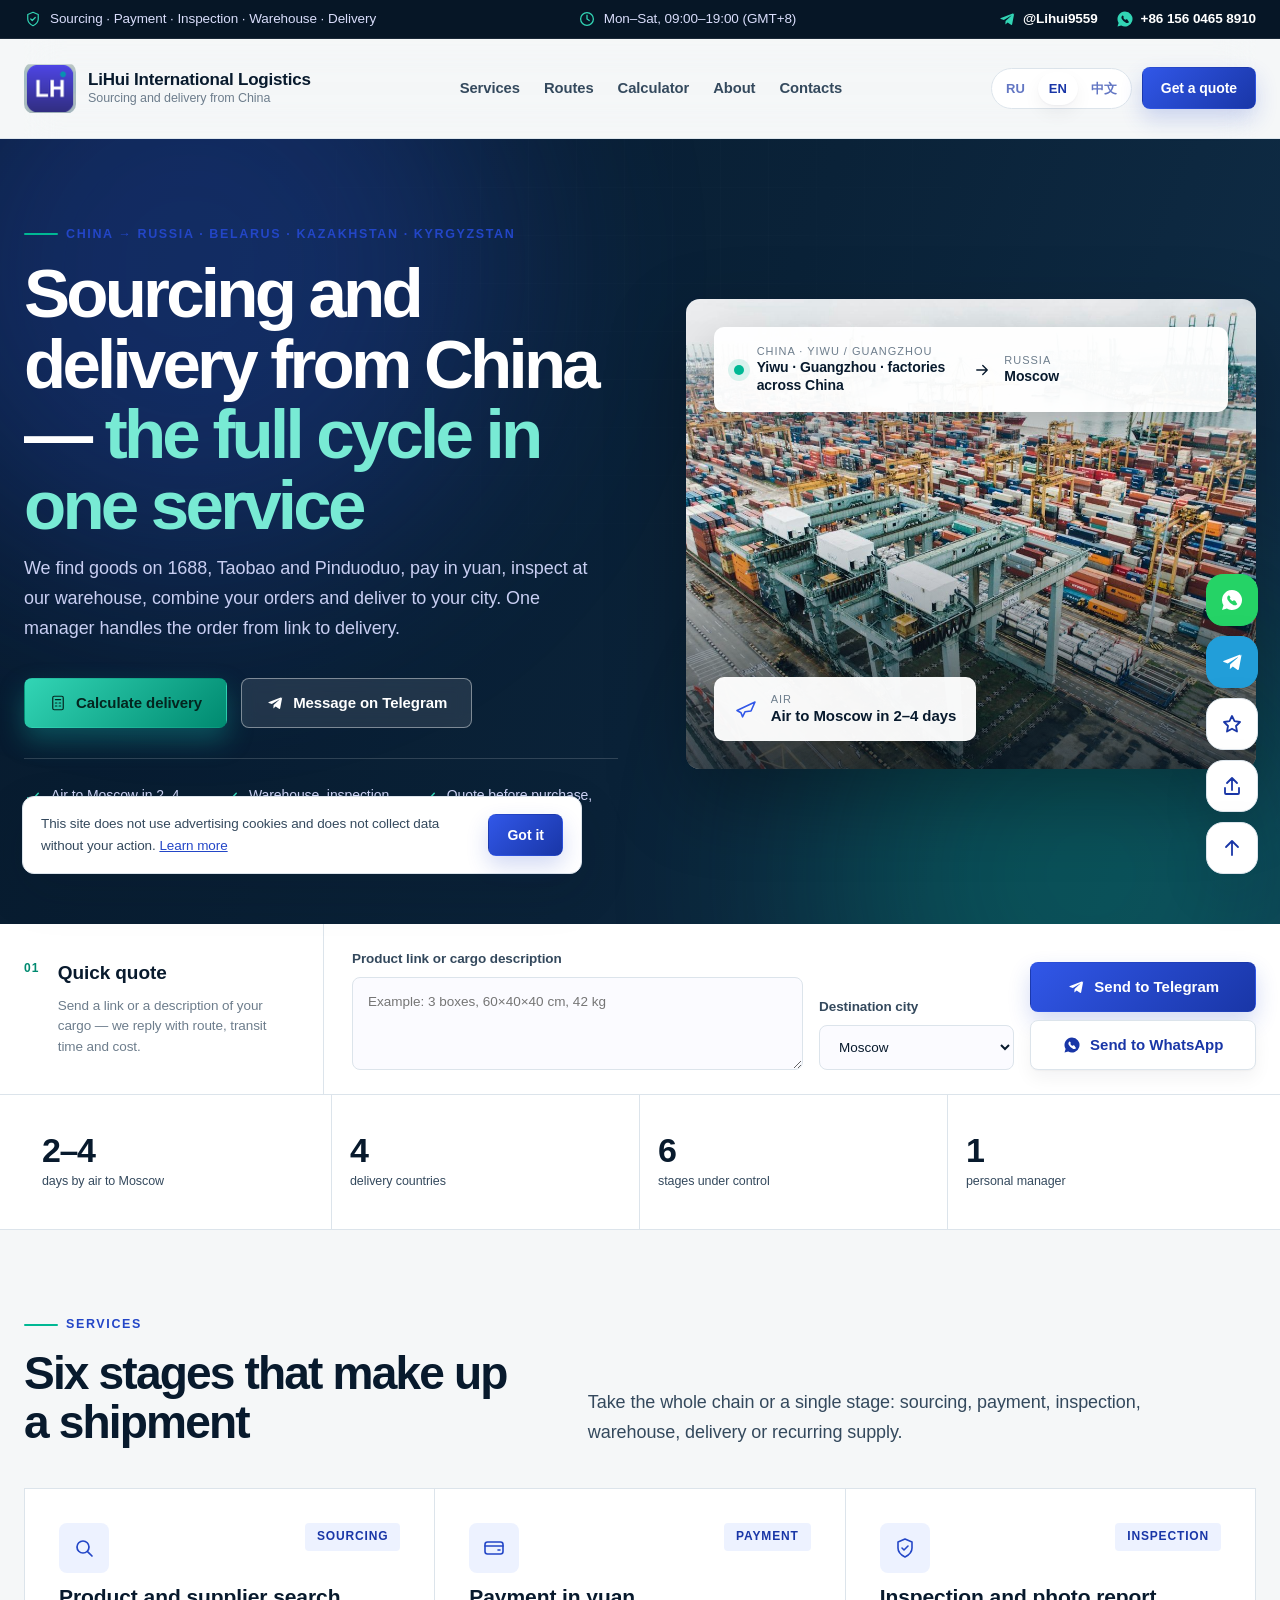
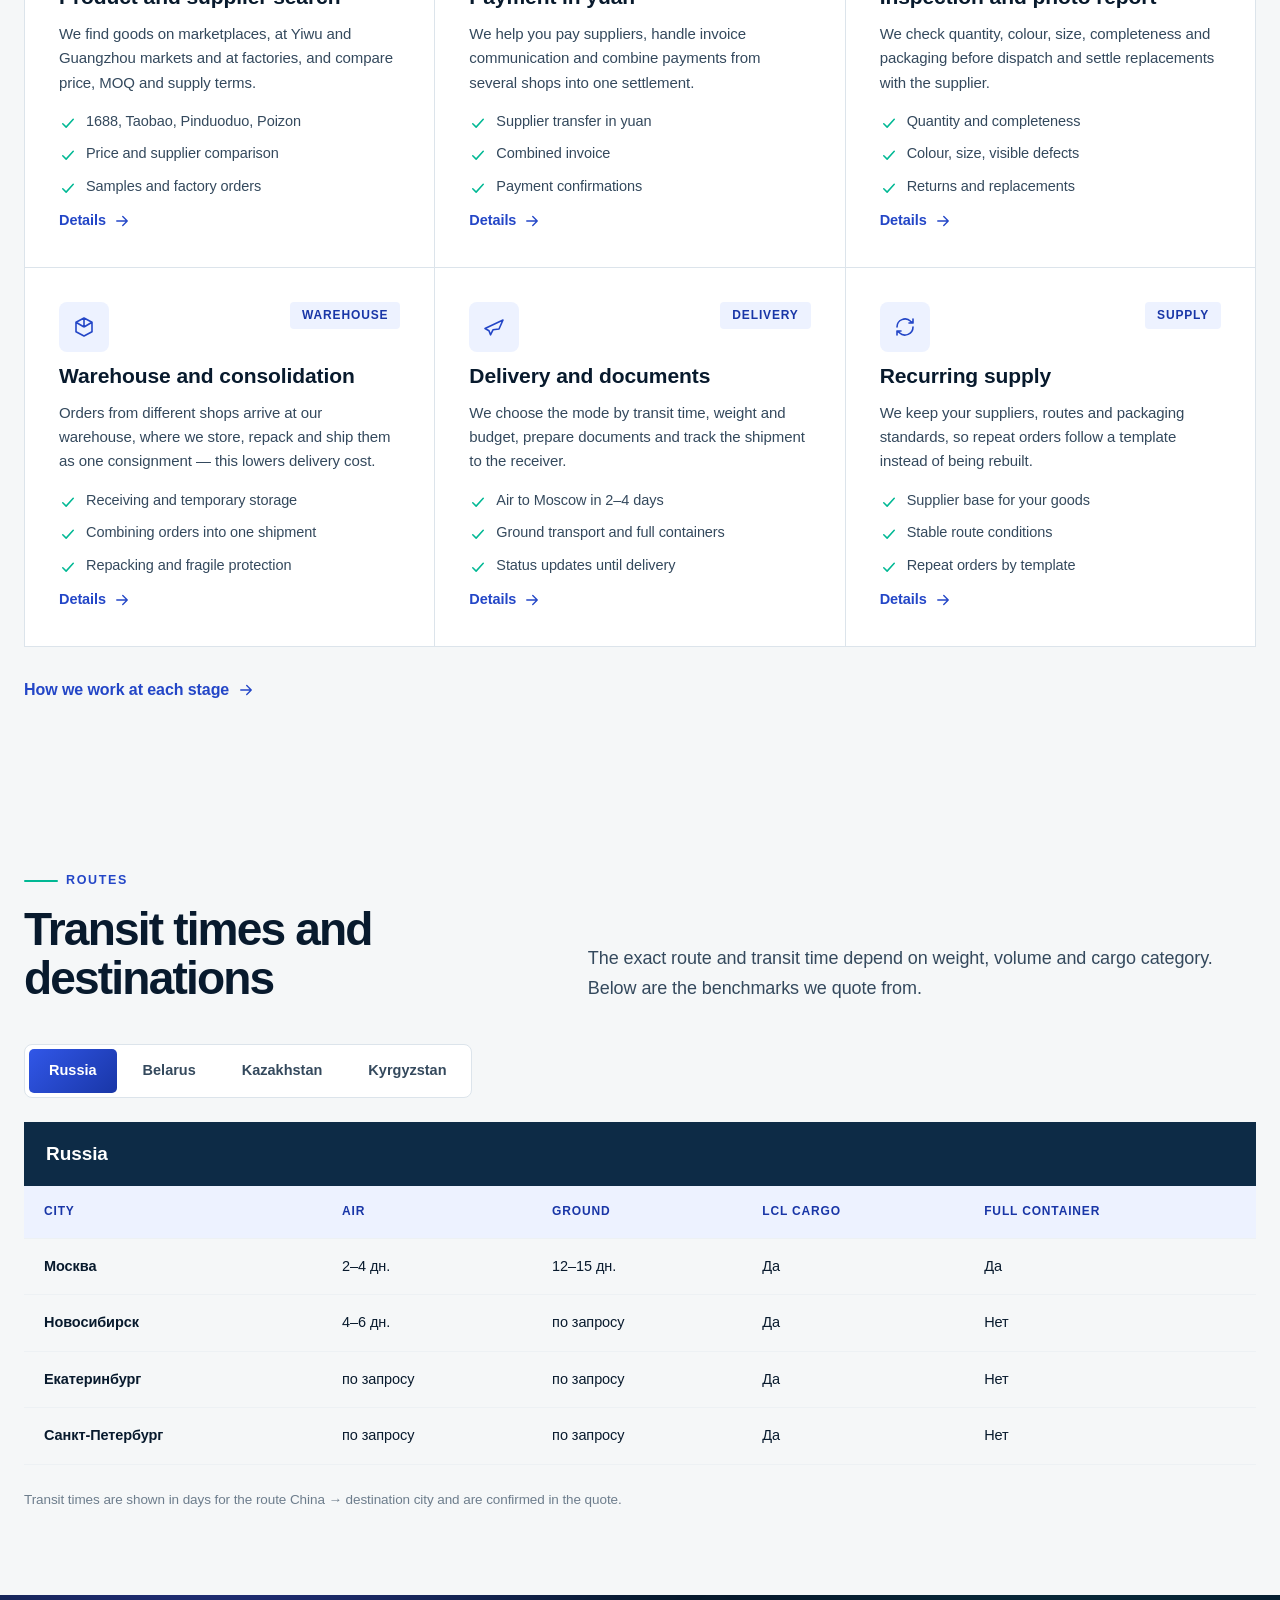
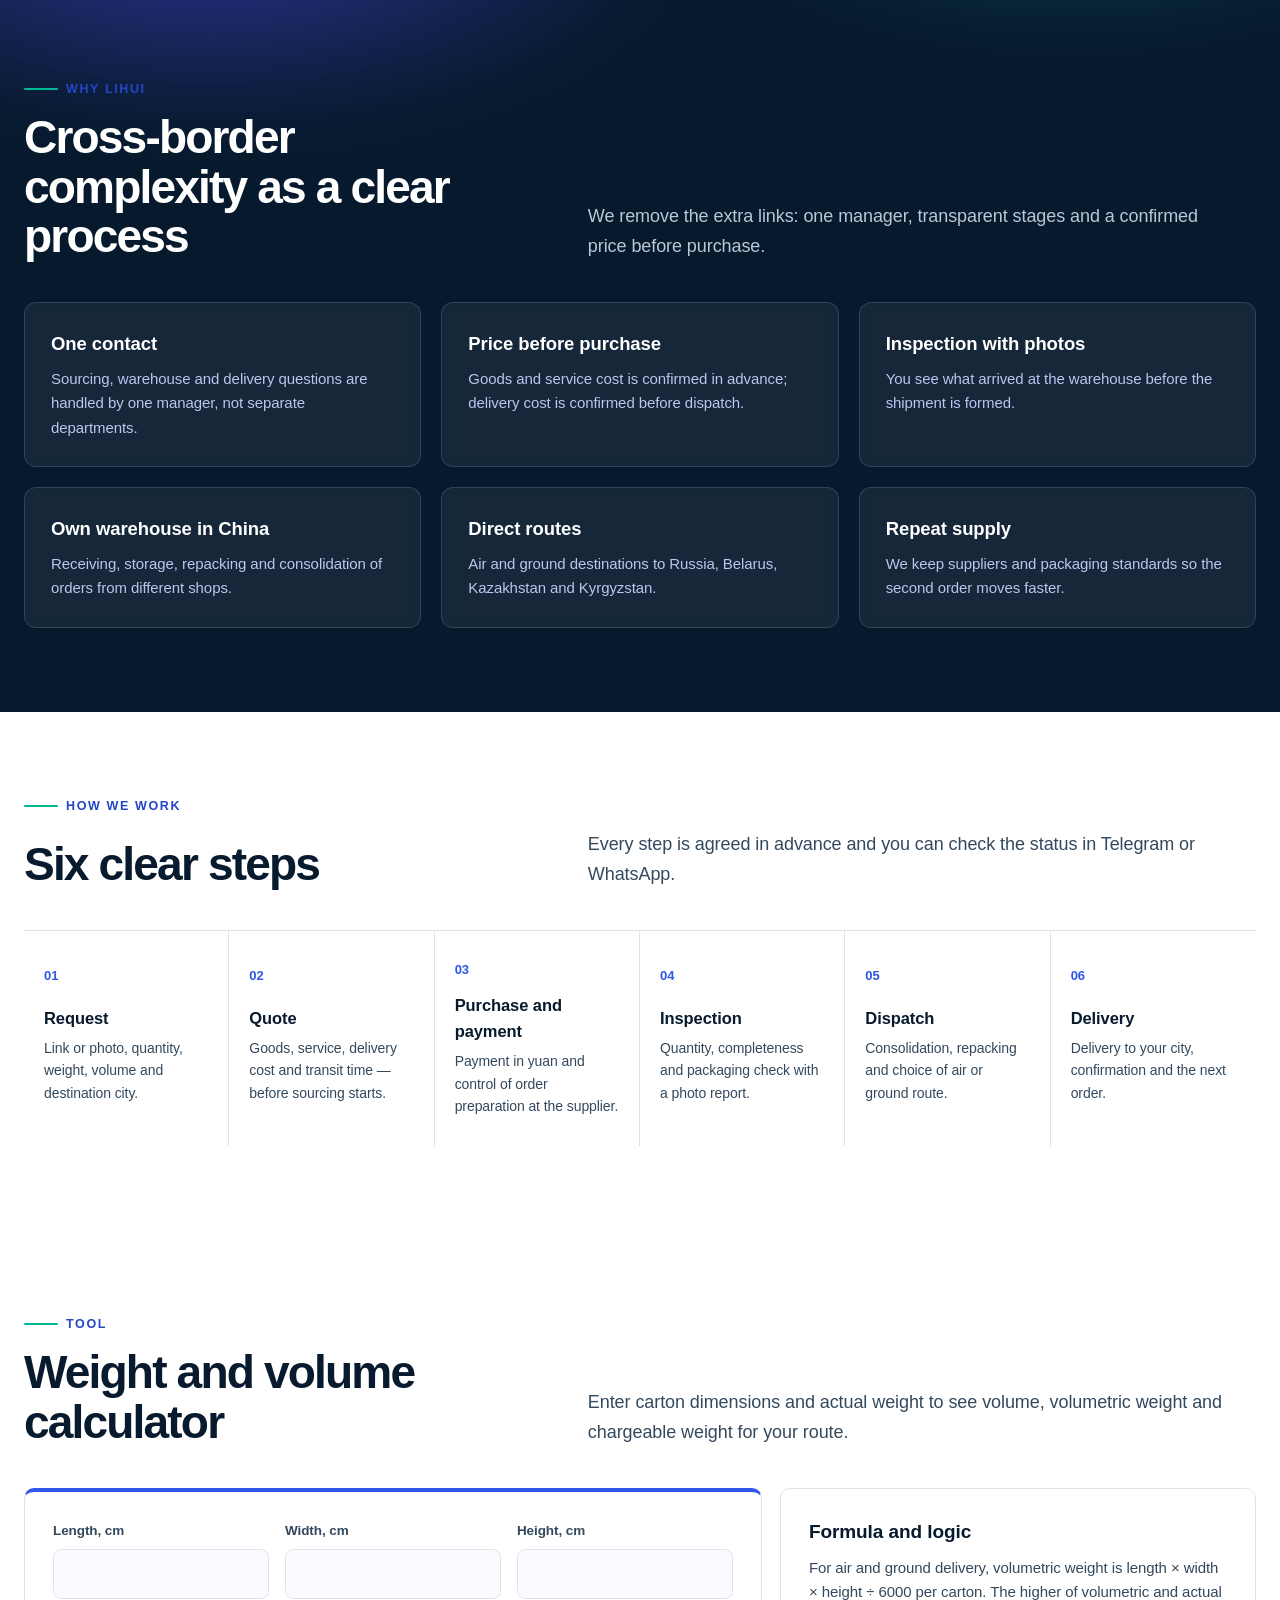
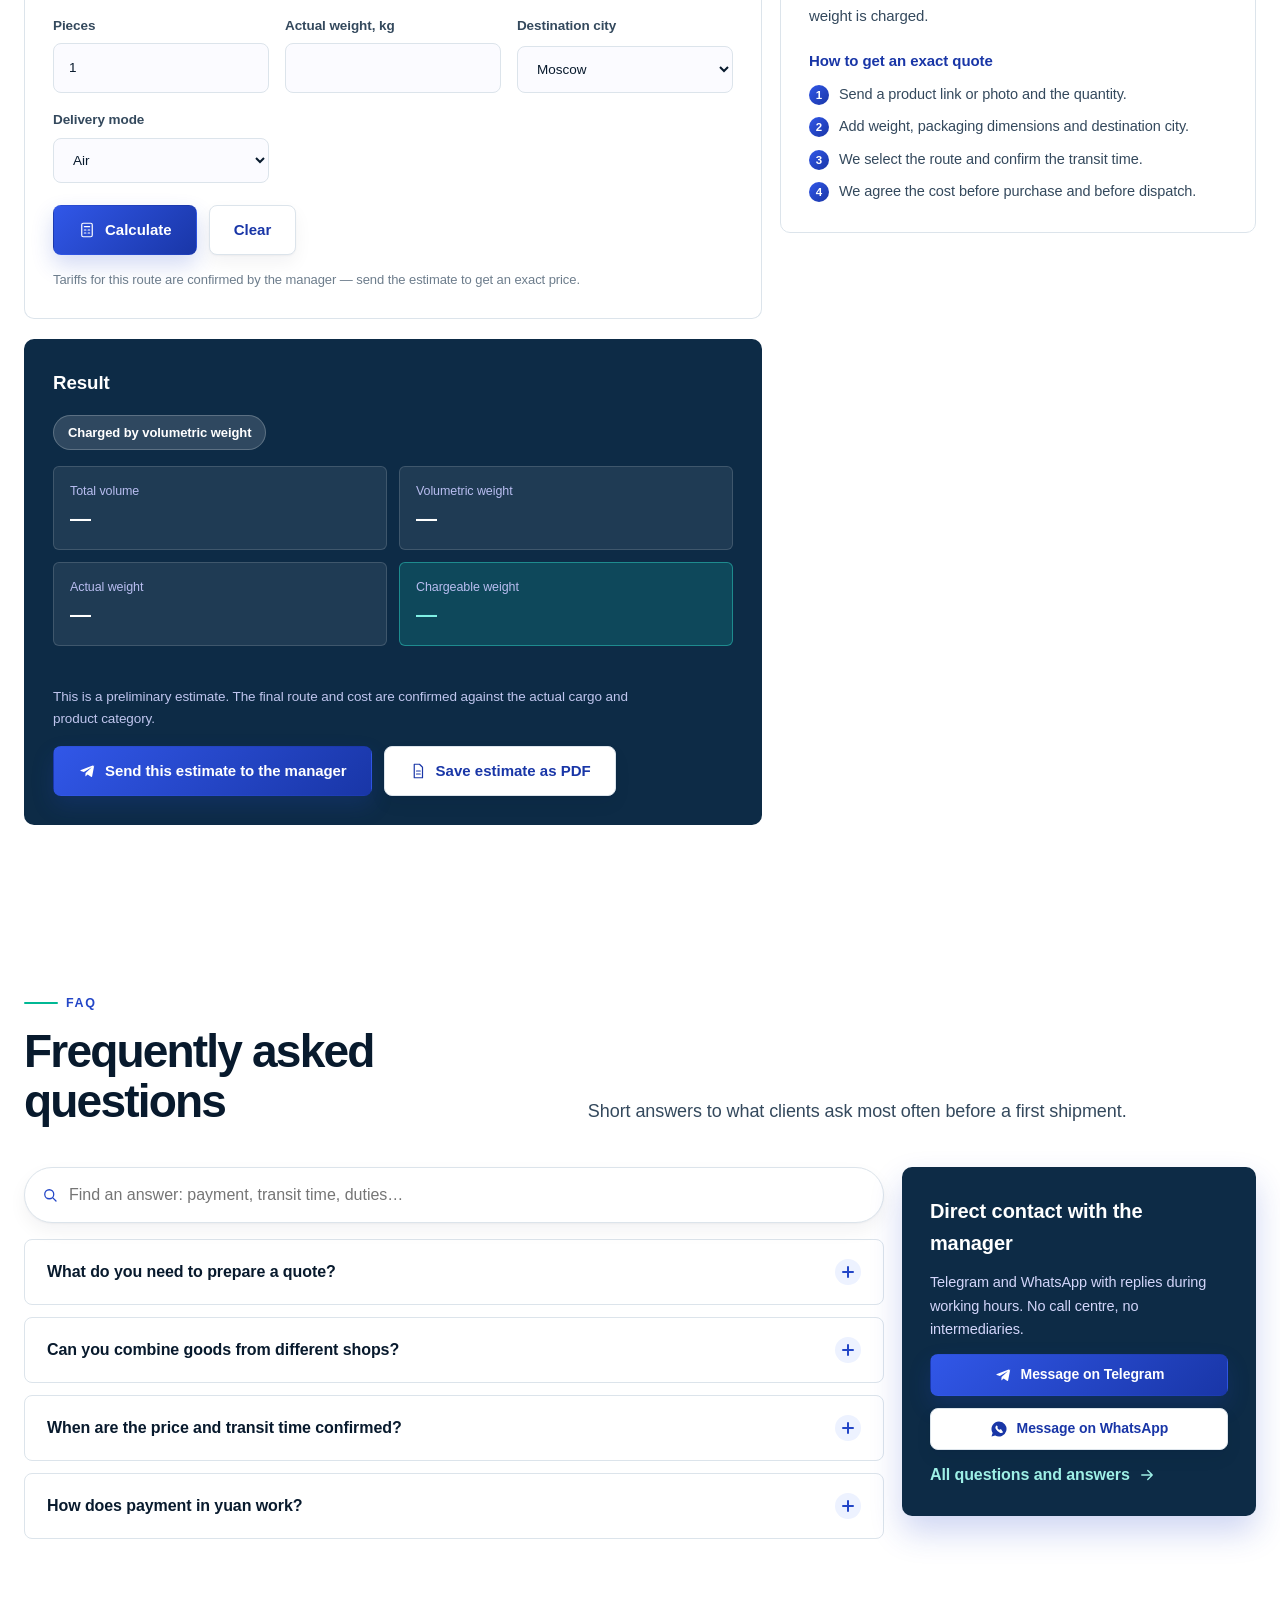
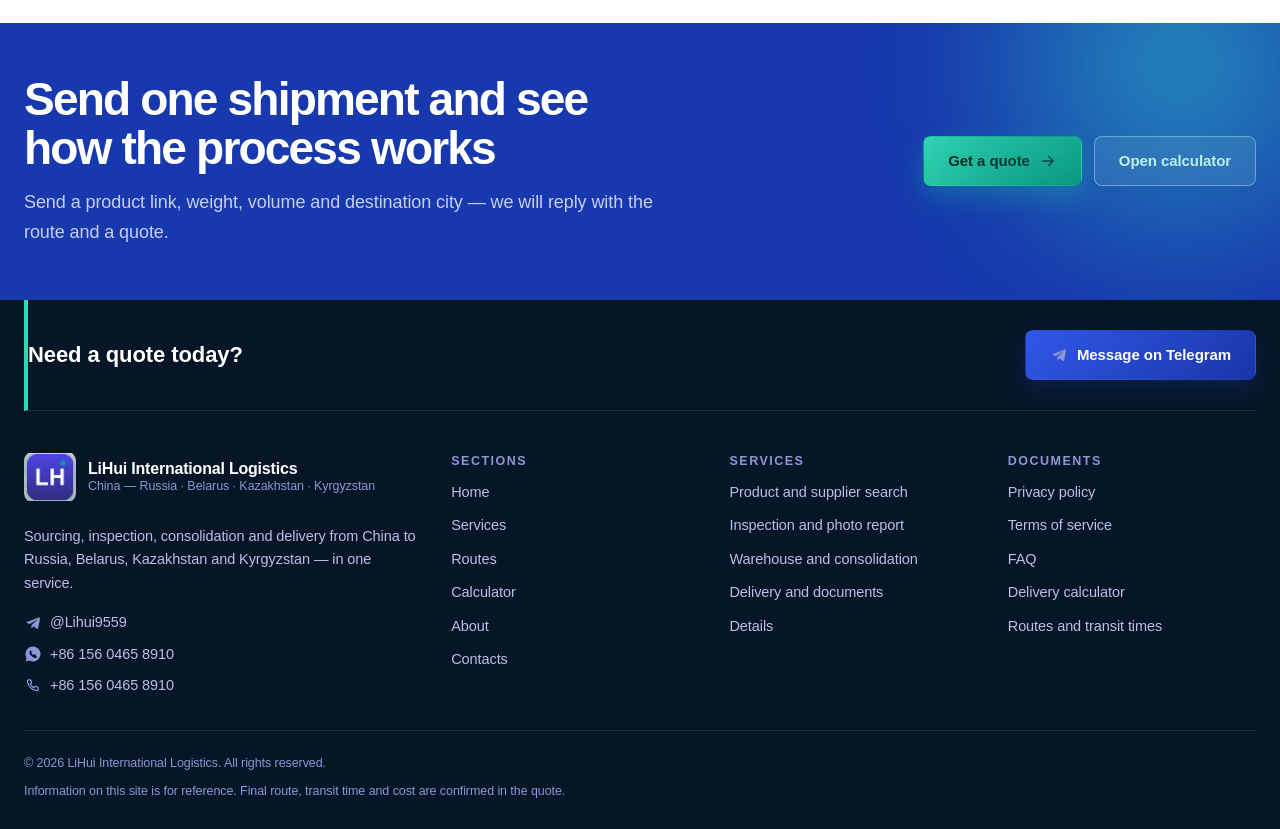
==== commit 8afad18e: "Separate hero quote and metrics into clean sections" ====
--- a/index.html
+++ b/index.html
@@ -23,10 +23,10 @@
 <meta name="twitter:description" content="Закупка на 1688, Taobao и Pinduoduo, оплата в юанях, проверка на складе, консолидация и доставка авиа или наземным транспортом. Пришлите ссылку на товар — вернёмся с маршрутом и расчётом." data-i18n-twdesc="meta.home.desc">
 <meta name="twitter:image" content="https://www.lihui-cargo.ru/assets/hero.jpg">
 <meta name="format-detection" content="telephone=no">
-<link rel="stylesheet" href="assets/css/styles.css">
+<link rel="stylesheet" href="assets/css/styles.css?v=20260913-6">
 <script type="application/ld+json">{"@context":"https://schema.org","@type":["Organization","LocalBusiness"],"name":"LiHui International Logistics","url":"https://www.lihui-cargo.ru/","description":"Sourcing, payment, inspection, consolidation and cross-border delivery from China to Russia, Belarus, Kazakhstan and Kyrgyzstan.","areaServed":["RU","BY","KZ","KG","CN"],"knowsLanguage":["ru","en","zh"],"contactPoint":[{"@type":"ContactPoint","contactType":"customer service","telephone":"+8615604658910","availableLanguage":["ru","en","zh"]},{"@type":"ContactPoint","contactType":"sales","url":"https://t.me/Lihui9559","availableLanguage":["ru","en","zh"]}],"sameAs":["https://t.me/Lihui9559","https://wa.me/8615604658910"]}</script>
-<script defer src="assets/js/i18n.js"></script>
-<script defer src="assets/js/site.js"></script>
+<script defer src="assets/js/i18n.js?v=20260913-6"></script>
+<script defer src="assets/js/site.js?v=20260913-6"></script>
 </head>
 <body data-page="home">
 <a class="skip" href="#main" data-i18n="ui.skipLink">Перейти к содержанию</a>
@@ -108,9 +108,11 @@
       </div>
     </div>
   </div>
-  <div class="container hero__workspace">
-    <div class="hero__workspace-copy">
-      <span class="workspace__index">01</span>
+</section>
+<section class="quote-bar" aria-label="Быстрый расчёт">
+  <div class="container quote-bar__inner">
+    <div class="quote-bar__head">
+      <span class="quote-bar__index">01</span>
       <div><strong data-i18n="home.card.title">Быстрый расчёт</strong><p data-i18n="home.card.desc">Пришлите ссылку или описание груза — ответим маршрутом, сроком и стоимостью.</p></div>
     </div>
     <aside class="hero__panel"><form class="quote" id="quoteForm" novalidate>
@@ -134,11 +136,6 @@
 </section>
 <section class="media-strip">
   <div class="container media-strip__grid">
-    <div class="media-strip__intro">
-      <span class="media-strip__kicker" data-i18n="top.note">Закупка · Оплата · Проверка · Склад · Доставка</span>
-      <strong data-i18n="proc.title">Шесть понятных шагов</strong>
-      <p data-i18n="proc.lead">Каждый шаг согласуется заранее, статус можно уточнить в Telegram или WhatsApp.</p>
-    </div>
     <div class="stat-tiles">
       <div class="stat-tile">
         <p class="stat-tile__value" data-i18n="stat.air.value">2–4</p>
--- a/assets/css/styles.css
+++ b/assets/css/styles.css
@@ -1590,7 +1590,7 @@
 .timeline__body { padding:0; border:0; border-radius:0; background:transparent; box-shadow:none; }
 .card { border-radius:10px; box-shadow:none; }
 .card:hover { transform:translateY(-2px); }
-.pagehead { margin:0; border-radius:0; padding:78px 0 84px; background:#071a2d; }
+.pagehead { width:100%; max-width:none; margin:0; border-radius:0; padding:78px 0 84px; background:#071a2d; }
 .pagehead::before { background:radial-gradient(circle at 85% 30%,rgba(49,87,232,.24),transparent 34%); }
 .pagehead::after { opacity:.2; }
 .pagehead .h1 { max-width:930px; }
@@ -1655,7 +1655,7 @@
 
 /* Final page-by-page refinement: tighter hierarchy, quieter surfaces. */
 .hero .h1 { max-width:680px; }
-.pagehead .h1 { font-size:clamp(38px,4.2vw,58px); line-height:1.06; max-width:850px; }
+.pagehead .h1 { font-size:clamp(38px,3.8vw,54px); line-height:1.1; max-width:1080px; text-wrap:balance; }
 .pagehead .lead { max-width:760px; font-size:17px; }
 .section { padding:84px 0; }
 .section__head { display:grid; grid-template-columns:minmax(0,.85fr) minmax(0,1.15fr); column-gap:70px; align-items:end; max-width:none; margin-bottom:40px; }
@@ -1744,3 +1744,40 @@
   .ceo { grid-template-columns:1fr; }
   .ceo__photo { max-width:150px; }
 }
+
+/* Simplified home conversion flow: no overlaps between hero, quote and facts. */
+.hero { padding-bottom:72px; }
+.hero__copy { padding-bottom:0; }
+.hero__visual { align-self:center; height:470px; border-radius:14px; }
+.quote-bar { position:relative; background:#fff; border-bottom:1px solid var(--line); }
+.quote-bar__inner { display:grid; grid-template-columns:300px minmax(0,1fr); align-items:stretch; }
+.quote-bar__head { display:flex; gap:18px; align-items:flex-start; padding:34px 30px 34px 0; border-right:1px solid var(--line); }
+.quote-bar__index { color:var(--teal-600); font-size:12px; line-height:1.8; font-weight:800; letter-spacing:.1em; }
+.quote-bar__head div { display:grid; gap:7px; }
+.quote-bar__head strong { font-size:19px; }
+.quote-bar__head p { color:var(--muted); font-size:13.5px; line-height:1.55; }
+.quote-bar .hero__panel .quote { min-height:0; padding:24px 0 24px 28px; }
+.media-strip__grid { display:block; }
+.media-strip .stat-tiles { width:100%; }
+
+@media (max-width:1100px) {
+  .quote-bar__inner { grid-template-columns:1fr; }
+  .quote-bar__head { padding:25px 0 18px; border-right:0; border-bottom:1px solid var(--line); }
+  .quote-bar .hero__panel .quote { padding:22px 0 28px; }
+}
+
+@media (max-width:900px) {
+  .hero { padding-bottom:50px; }
+  .hero__visual { height:380px; border-radius:12px; }
+}
+
+@media (max-width:780px) {
+  .quote-bar .hero__panel .quote { padding:20px 0 26px; }
+  .quote-bar__head { padding-top:22px; }
+}
+
+@media (max-width:520px) {
+  .hero { padding-bottom:34px; }
+  .hero__visual { height:240px; }
+  .quote-bar__head { gap:12px; }
+}
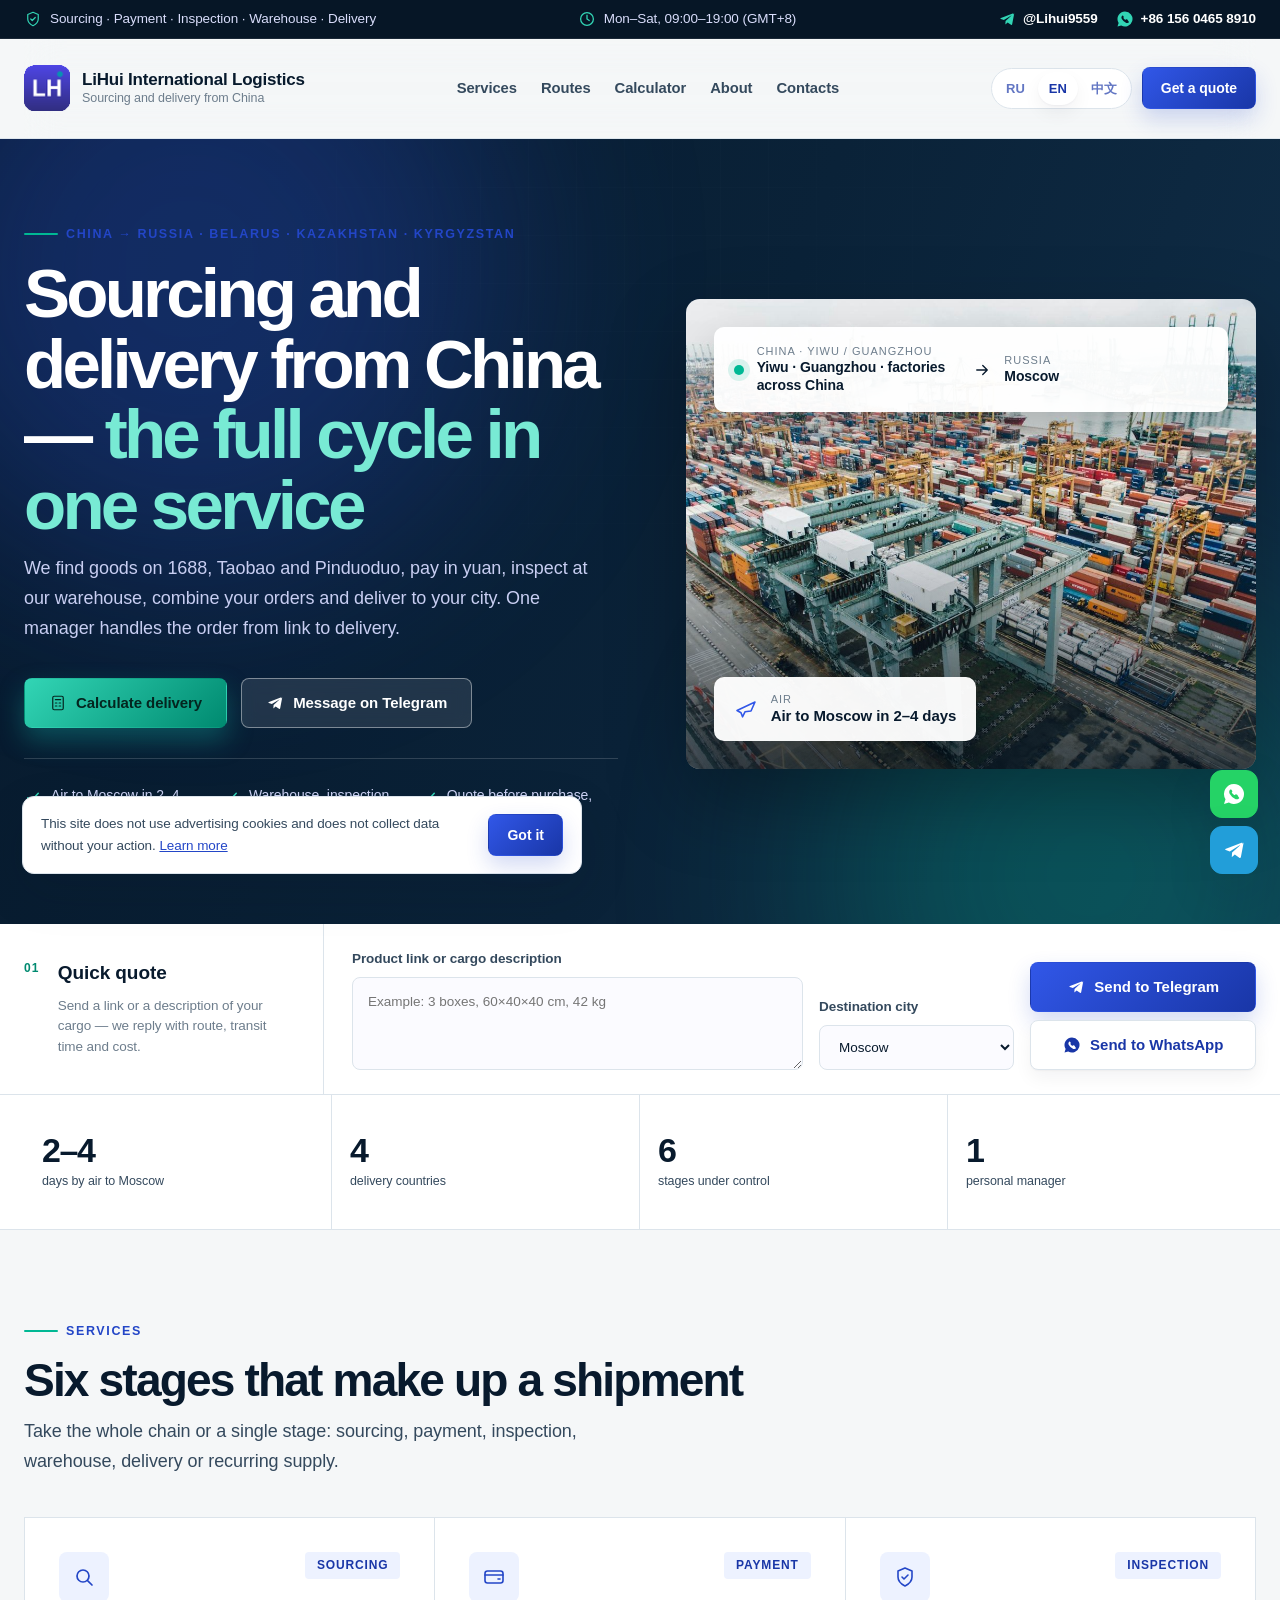
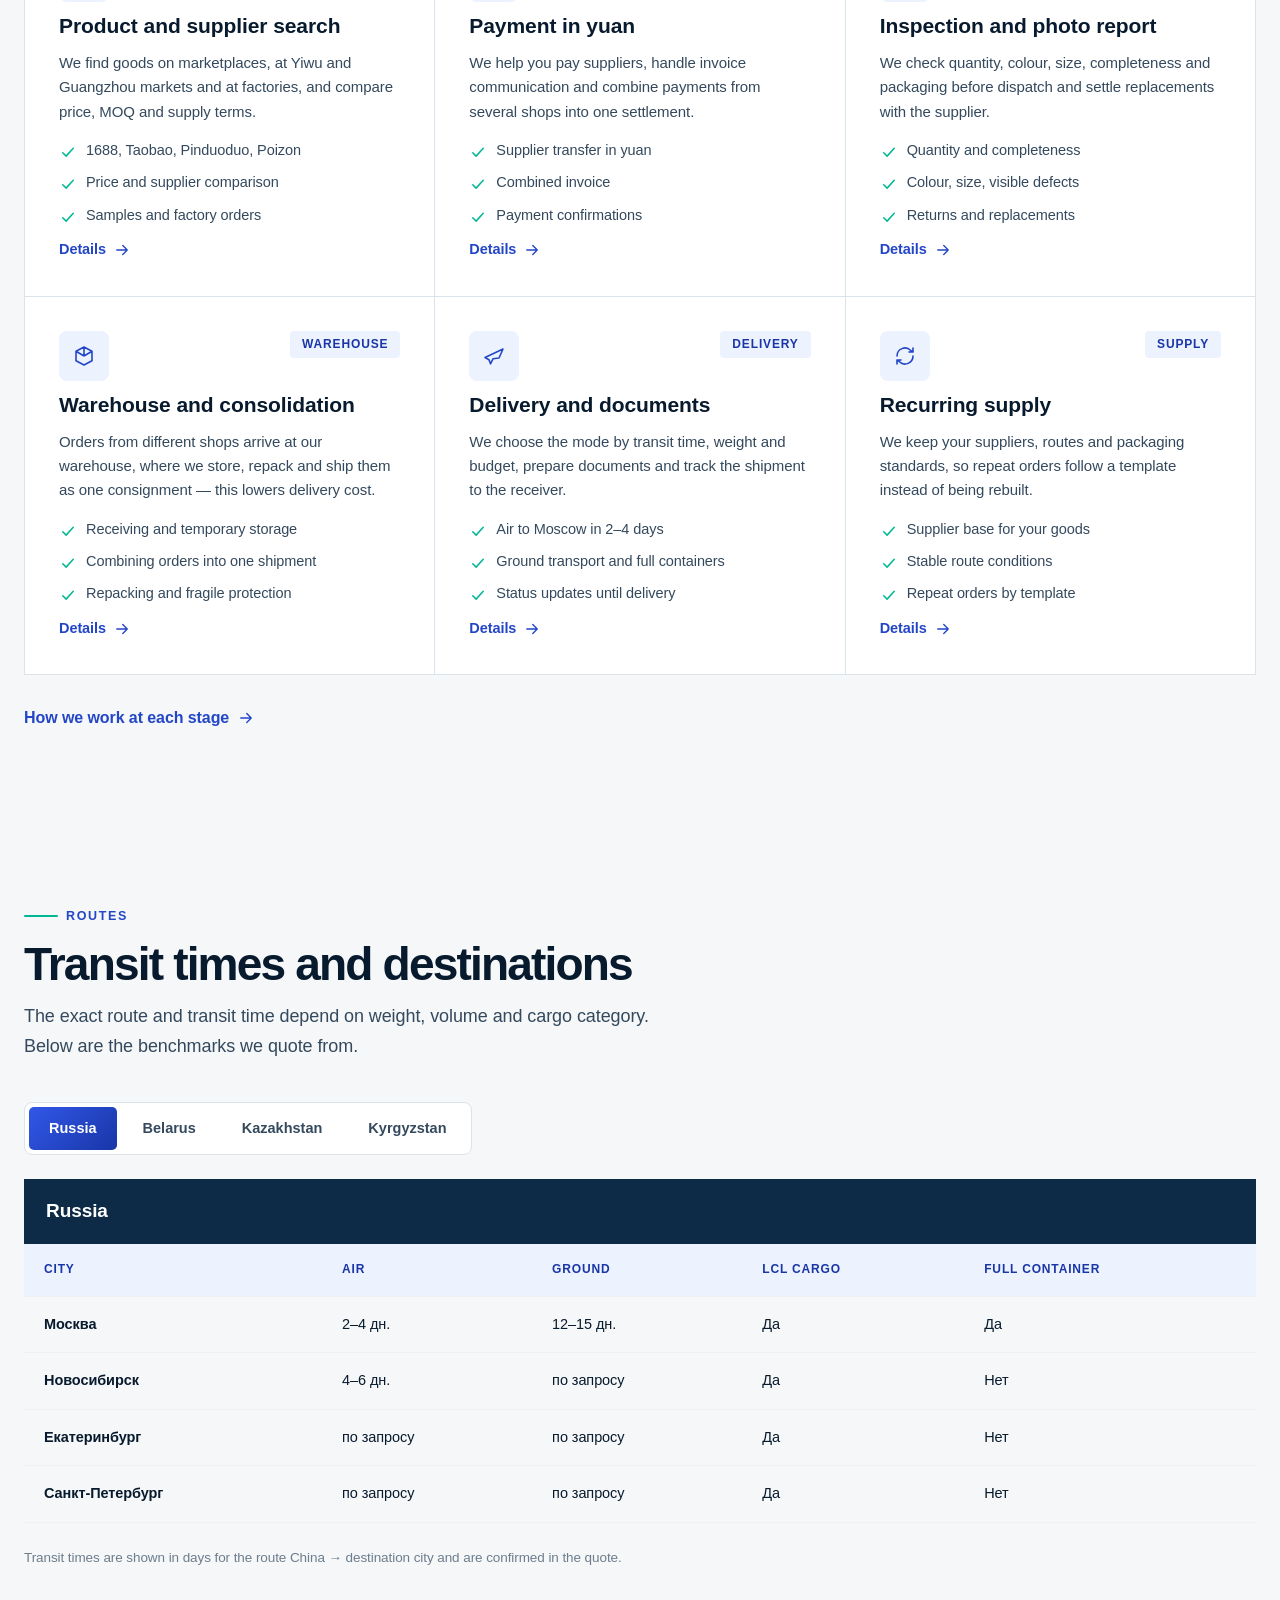
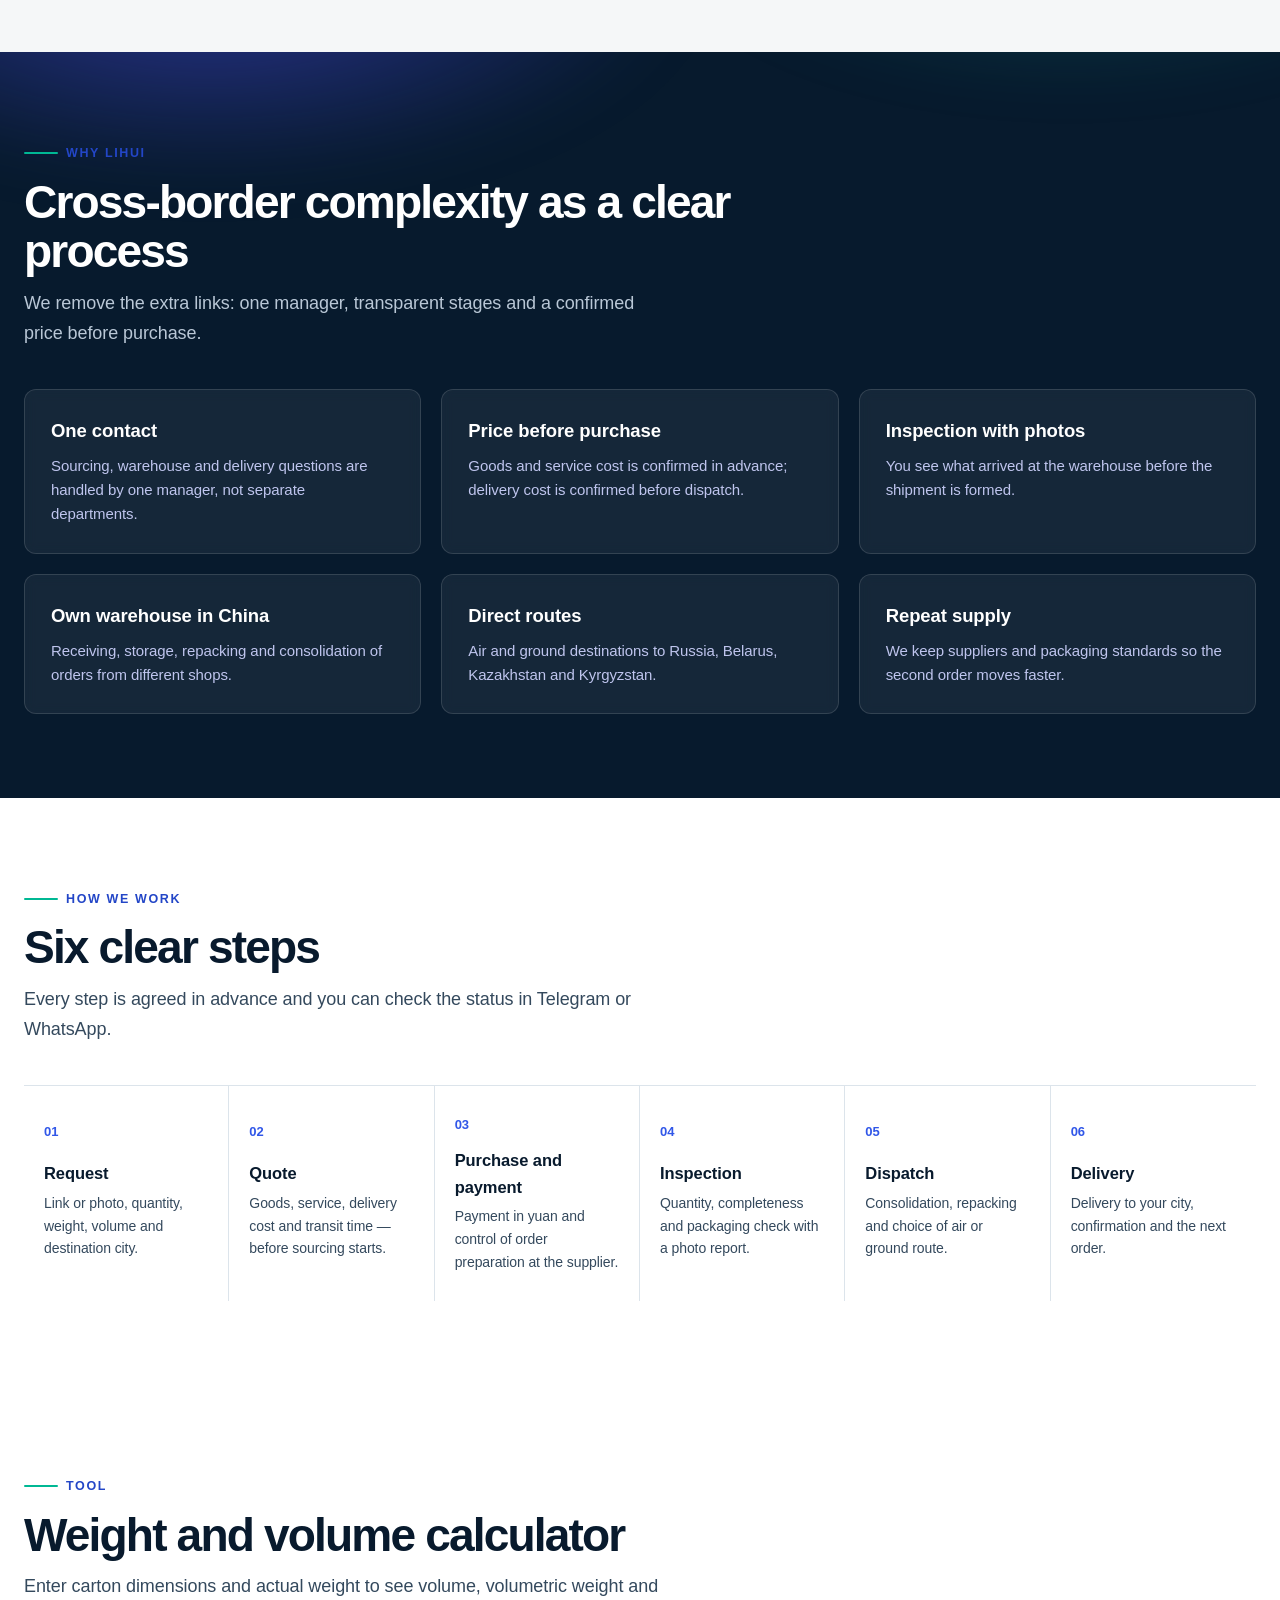
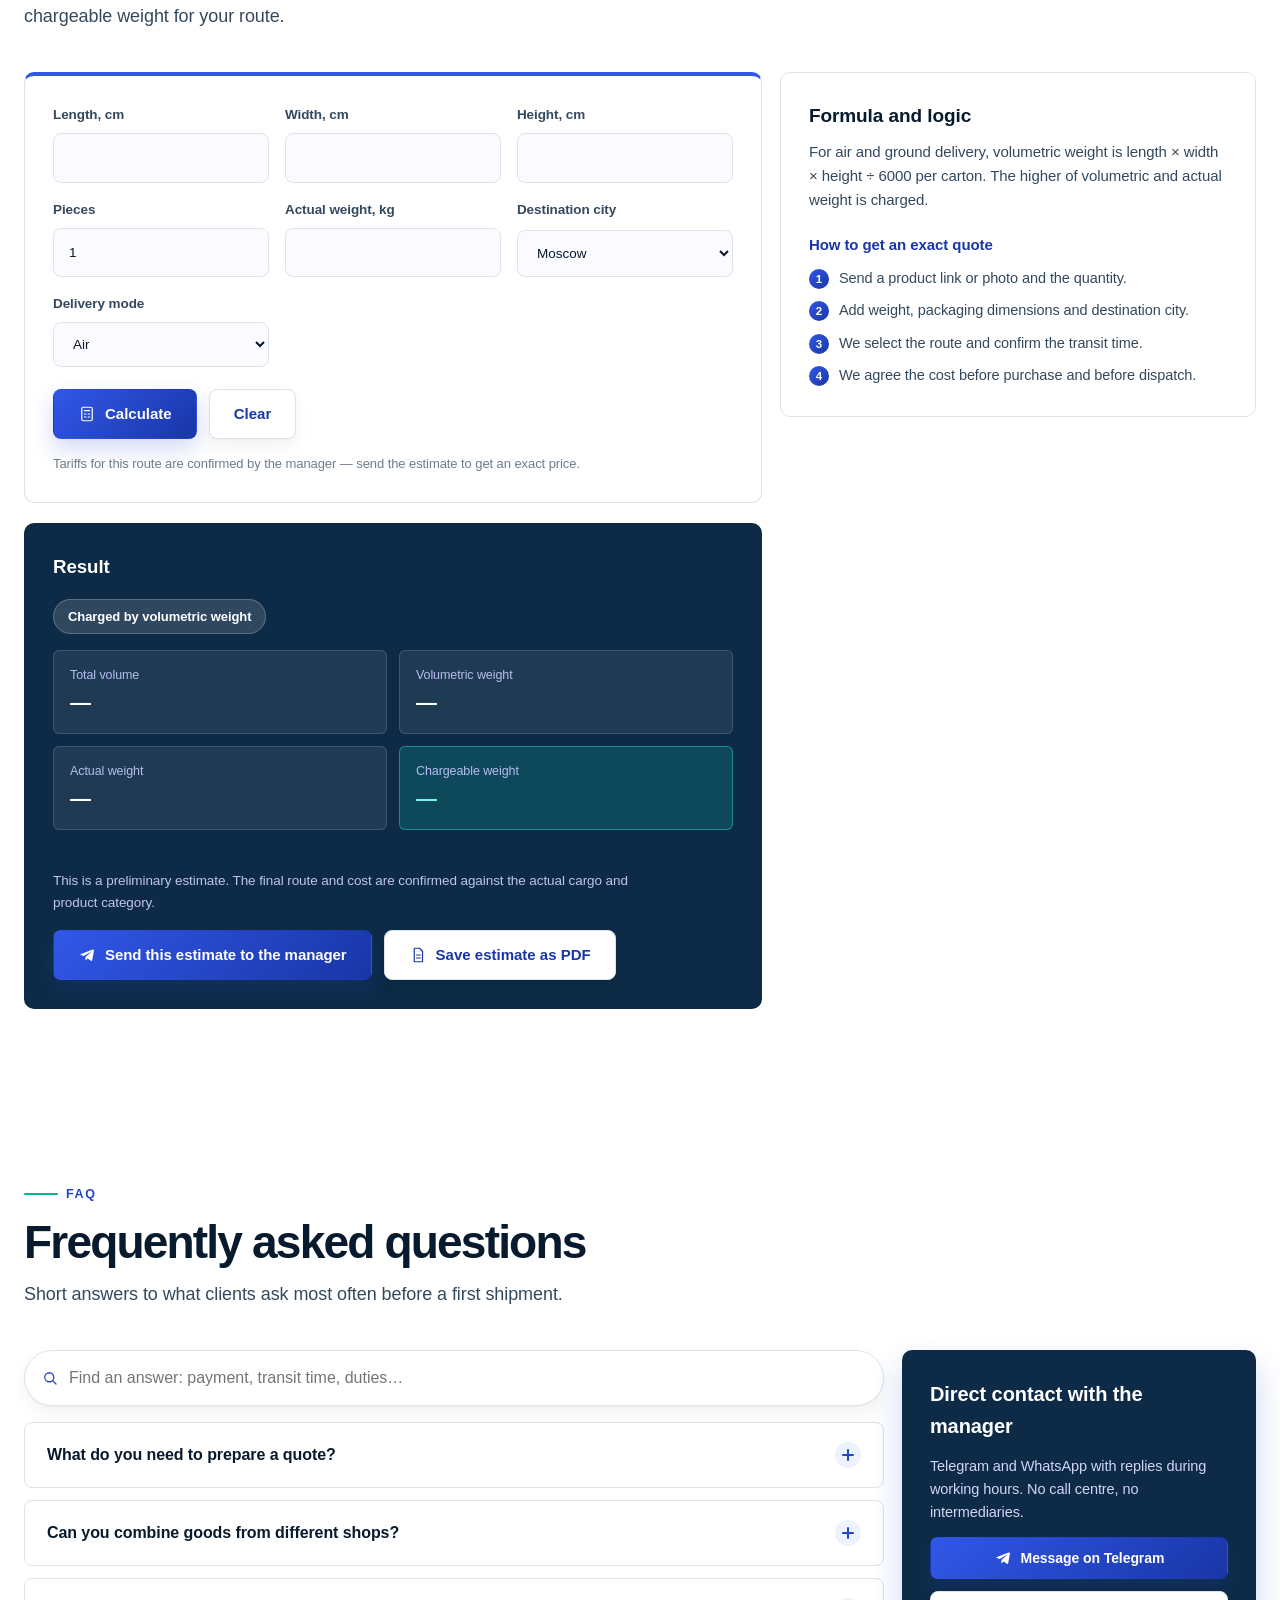
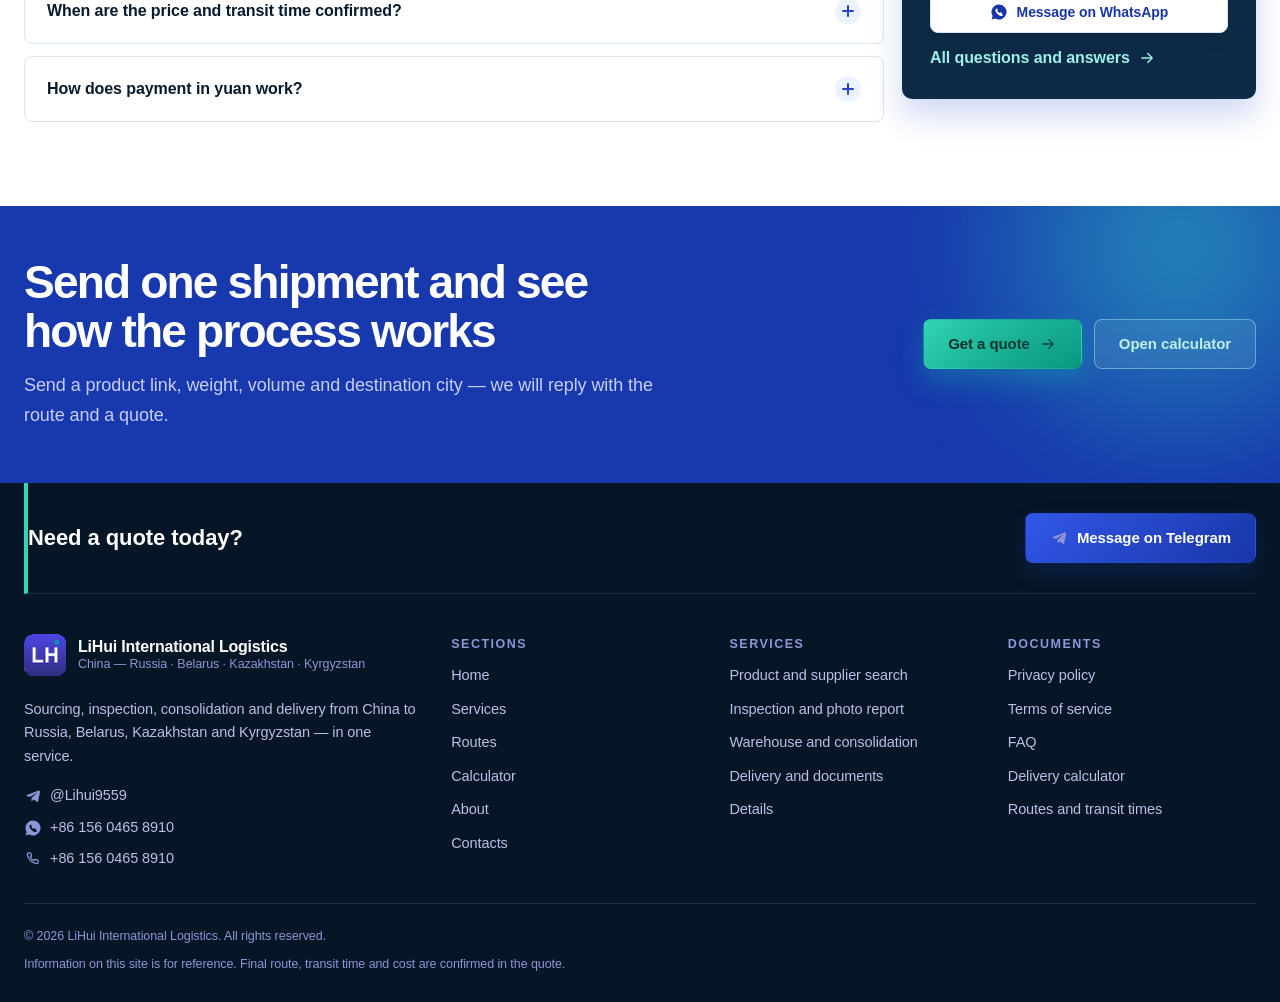
==== commit ea587b82: "Clean logo background and simplify commercial UI" ====
--- a/index.html
+++ b/index.html
@@ -23,10 +23,10 @@
 <meta name="twitter:description" content="Закупка на 1688, Taobao и Pinduoduo, оплата в юанях, проверка на складе, консолидация и доставка авиа или наземным транспортом. Пришлите ссылку на товар — вернёмся с маршрутом и расчётом." data-i18n-twdesc="meta.home.desc">
 <meta name="twitter:image" content="https://www.lihui-cargo.ru/assets/hero.jpg">
 <meta name="format-detection" content="telephone=no">
-<link rel="stylesheet" href="assets/css/styles.css?v=20260913-6">
+<link rel="stylesheet" href="assets/css/styles.css?v=20260913-7">
 <script type="application/ld+json">{"@context":"https://schema.org","@type":["Organization","LocalBusiness"],"name":"LiHui International Logistics","url":"https://www.lihui-cargo.ru/","description":"Sourcing, payment, inspection, consolidation and cross-border delivery from China to Russia, Belarus, Kazakhstan and Kyrgyzstan.","areaServed":["RU","BY","KZ","KG","CN"],"knowsLanguage":["ru","en","zh"],"contactPoint":[{"@type":"ContactPoint","contactType":"customer service","telephone":"+8615604658910","availableLanguage":["ru","en","zh"]},{"@type":"ContactPoint","contactType":"sales","url":"https://t.me/Lihui9559","availableLanguage":["ru","en","zh"]}],"sameAs":["https://t.me/Lihui9559","https://wa.me/8615604658910"]}</script>
-<script defer src="assets/js/i18n.js?v=20260913-6"></script>
-<script defer src="assets/js/site.js?v=20260913-6"></script>
+<script defer src="assets/js/i18n.js?v=20260913-7"></script>
+<script defer src="assets/js/site.js?v=20260913-7"></script>
 </head>
 <body data-page="home">
 <a class="skip" href="#main" data-i18n="ui.skipLink">Перейти к содержанию</a>
@@ -589,18 +589,6 @@
 <div class="float">
   <a class="float__btn float__btn--wa" href="https://wa.me/8615604658910" target="_blank" rel="noopener" aria-label="Написать в WhatsApp" data-i18n-aria="ui.writeWa" title="Написать в WhatsApp" data-i18n-title="ui.writeWa"><svg class="icon" viewBox="0 0 24 24" aria-hidden="true"><path fill="currentColor" d="M12 2a10 10 0 0 0-8.5 15.2L2 22l4.9-1.4A10 10 0 1 0 12 2Zm5.3 14c-.2.6-1.3 1.2-1.8 1.3-.5.1-1.1.1-1.8-.1a11 11 0 0 1-5.9-5.2c-.5-1-.7-1.9-.5-2.7.1-.5.6-1.4 1.1-1.7.3-.2.7-.2 1 .1l.9 1.4c.1.2.1.3 0 .5l-.4.6c-.1.2-.2.3 0 .6.4.7 1.5 1.9 2.4 2.3.2.1.4.1.5 0l.7-.7c.2-.2.4-.2.6-.1l1.4.8c.2.1.3.4.2.7Z"/></svg></a>
   <a class="float__btn float__btn--tg" href="https://t.me/Lihui9559" target="_blank" rel="noopener" aria-label="Написать в Telegram" data-i18n-aria="ui.writeTg" title="Написать в Telegram" data-i18n-title="ui.writeTg"><svg class="icon" viewBox="0 0 24 24" aria-hidden="true"><path fill="currentColor" d="M21.7 4.3 18.9 19c-.2 1-.8 1.3-1.6.8l-4.5-3.3-2.2 2.1c-.2.3-.5.4-.8.4l.3-4.4 7.6-6.9c.3-.3 0-.5-.5-.2l-9.4 5.9-4-1.3c-.9-.3-.9-.9.2-1.3l15.6-6c.7-.3 1.4.2 1.1 1.5Z"/></svg></a>
-  <button class="float__btn" id="favoriteToggle" type="button" aria-pressed="false" aria-label="В избранное" data-i18n-aria="ui.favorite" title="В избранное" data-i18n-title="ui.favorite"><svg class="icon" viewBox="0 0 24 24" aria-hidden="true"><path fill="none" stroke="currentColor" stroke-width="1.8" stroke-linejoin="round" d="m12 4 2.5 5.2 5.5.8-4 4 1 5.5-5-2.8-5 2.8 1-5.5-4-4 5.5-.8Z"/></svg></button>
-  <button class="float__btn" id="shareToggle" type="button" aria-expanded="false" aria-controls="sharePanel" aria-label="Поделиться" data-i18n-aria="ui.share" title="Поделиться" data-i18n-title="ui.share"><svg class="icon" viewBox="0 0 24 24" aria-hidden="true"><path fill="none" stroke="currentColor" stroke-width="1.8" stroke-linecap="round" stroke-linejoin="round" d="M12 16V4m0 0L7 9m5-5 5 5M5 14v5a1 1 0 0 0 1 1h12a1 1 0 0 0 1-1v-5"/></svg></button>
-  <button class="float__btn float__btn--top" id="toTop" type="button" aria-label="Наверх" data-i18n-aria="ui.top" title="Наверх" data-i18n-title="ui.top"><svg class="icon" viewBox="0 0 24 24" aria-hidden="true"><path fill="none" stroke="currentColor" stroke-width="1.8" stroke-linecap="round" stroke-linejoin="round" d="M12 19V5m-6 6 6-6 6 6"/></svg></button>
-</div>
-<div class="share-panel" id="sharePanel" hidden>
-  <p data-i18n="ui.shareTitle">Поделиться сайтом</p>
-  <div class="share-panel__row">
-    <a href="#" data-share="telegram" target="_blank" rel="noopener"><svg class="icon icon--sm" viewBox="0 0 24 24" aria-hidden="true"><path fill="currentColor" d="M21.7 4.3 18.9 19c-.2 1-.8 1.3-1.6.8l-4.5-3.3-2.2 2.1c-.2.3-.5.4-.8.4l.3-4.4 7.6-6.9c.3-.3 0-.5-.5-.2l-9.4 5.9-4-1.3c-.9-.3-.9-.9.2-1.3l15.6-6c.7-.3 1.4.2 1.1 1.5Z"/></svg><span data-i18n="ui.shareTg">Telegram</span></a>
-    <a href="#" data-share="whatsapp" target="_blank" rel="noopener"><svg class="icon icon--sm" viewBox="0 0 24 24" aria-hidden="true"><path fill="currentColor" d="M12 2a10 10 0 0 0-8.5 15.2L2 22l4.9-1.4A10 10 0 1 0 12 2Zm5.3 14c-.2.6-1.3 1.2-1.8 1.3-.5.1-1.1.1-1.8-.1a11 11 0 0 1-5.9-5.2c-.5-1-.7-1.9-.5-2.7.1-.5.6-1.4 1.1-1.7.3-.2.7-.2 1 .1l.9 1.4c.1.2.1.3 0 .5l-.4.6c-.1.2-.2.3 0 .6.4.7 1.5 1.9 2.4 2.3.2.1.4.1.5 0l.7-.7c.2-.2.4-.2.6-.1l1.4.8c.2.1.3.4.2.7Z"/></svg><span data-i18n="ui.shareWa">WhatsApp</span></a>
-    <a href="#" data-share="vk" target="_blank" rel="noopener"><span data-i18n="ui.shareVk">VK</span></a>
-    <button type="button" id="copyShareBtn"><span data-i18n="ui.copy">Скопировать</span></button>
-  </div>
 </div>
 <div class="mobilebar">
   <a href="tel:+8615604658910" aria-label="Позвонить" data-i18n-aria="ui.call"><svg class="icon icon--sm" viewBox="0 0 24 24" aria-hidden="true"><path fill="none" stroke="currentColor" stroke-width="1.8" stroke-linecap="round" d="M4.5 5.6c0-1 .8-1.8 1.8-1.8h1.4c.8 0 1.5.5 1.7 1.3l.6 2c.1.6-.1 1.2-.6 1.5l-1 .7a11 11 0 0 0 4.9 4.9l.7-1c.4-.5 1-.7 1.5-.6l2 .6c.8.2 1.3.9 1.3 1.7v1.4c0 1-.8 1.8-1.8 1.8h-.6A14.4 14.4 0 0 1 4.5 6.2v-.6Z"/></svg><span data-i18n="ui.call">Позвонить</span></a>
--- a/assets/css/styles.css
+++ b/assets/css/styles.css
@@ -1760,6 +1760,19 @@
 .media-strip__grid { display:block; }
 .media-strip .stat-tiles { width:100%; }
 
+/* Calm B2B finish: fewer competing controls and tighter reading rhythm. */
+.header__bar,.header.is-stuck .header__bar { min-height:72px; }
+.brand__logo { width:46px; height:46px; border-radius:0; }
+.brand__logo--footer { width:42px; height:42px; }
+.pagehead { padding:60px 0 66px; }
+.pagehead .h1 { font-size:clamp(36px,3.35vw,50px); max-width:1040px; }
+.section__head { display:block; max-width:780px; }
+.section__head .lead { margin-top:12px; }
+.float { gap:8px; }
+.float__btn { width:48px; height:48px; border-radius:12px; }
+.card,.bcard,.svc,.routecard,.calc__form,.calc__result,.calc__side,.faq__item,.faq-card,.channel,.ceo,.qr,.form,.track { transition: border-color .18s ease, background-color .18s ease, box-shadow .18s ease; }
+.card:hover,.channel:hover { transform:none; box-shadow:0 12px 30px rgba(7,26,45,.08); }
+
 @media (max-width:1100px) {
   .quote-bar__inner { grid-template-columns:1fr; }
   .quote-bar__head { padding:25px 0 18px; border-right:0; border-bottom:1px solid var(--line); }
@@ -1774,6 +1787,9 @@
 @media (max-width:780px) {
   .quote-bar .hero__panel .quote { padding:20px 0 26px; }
   .quote-bar__head { padding-top:22px; }
+  .header__bar,.header.is-stuck .header__bar { min-height:64px; }
+  .brand__logo { width:42px; height:42px; }
+  .pagehead { padding:46px 0 52px; }
 }
 
 @media (max-width:520px) {
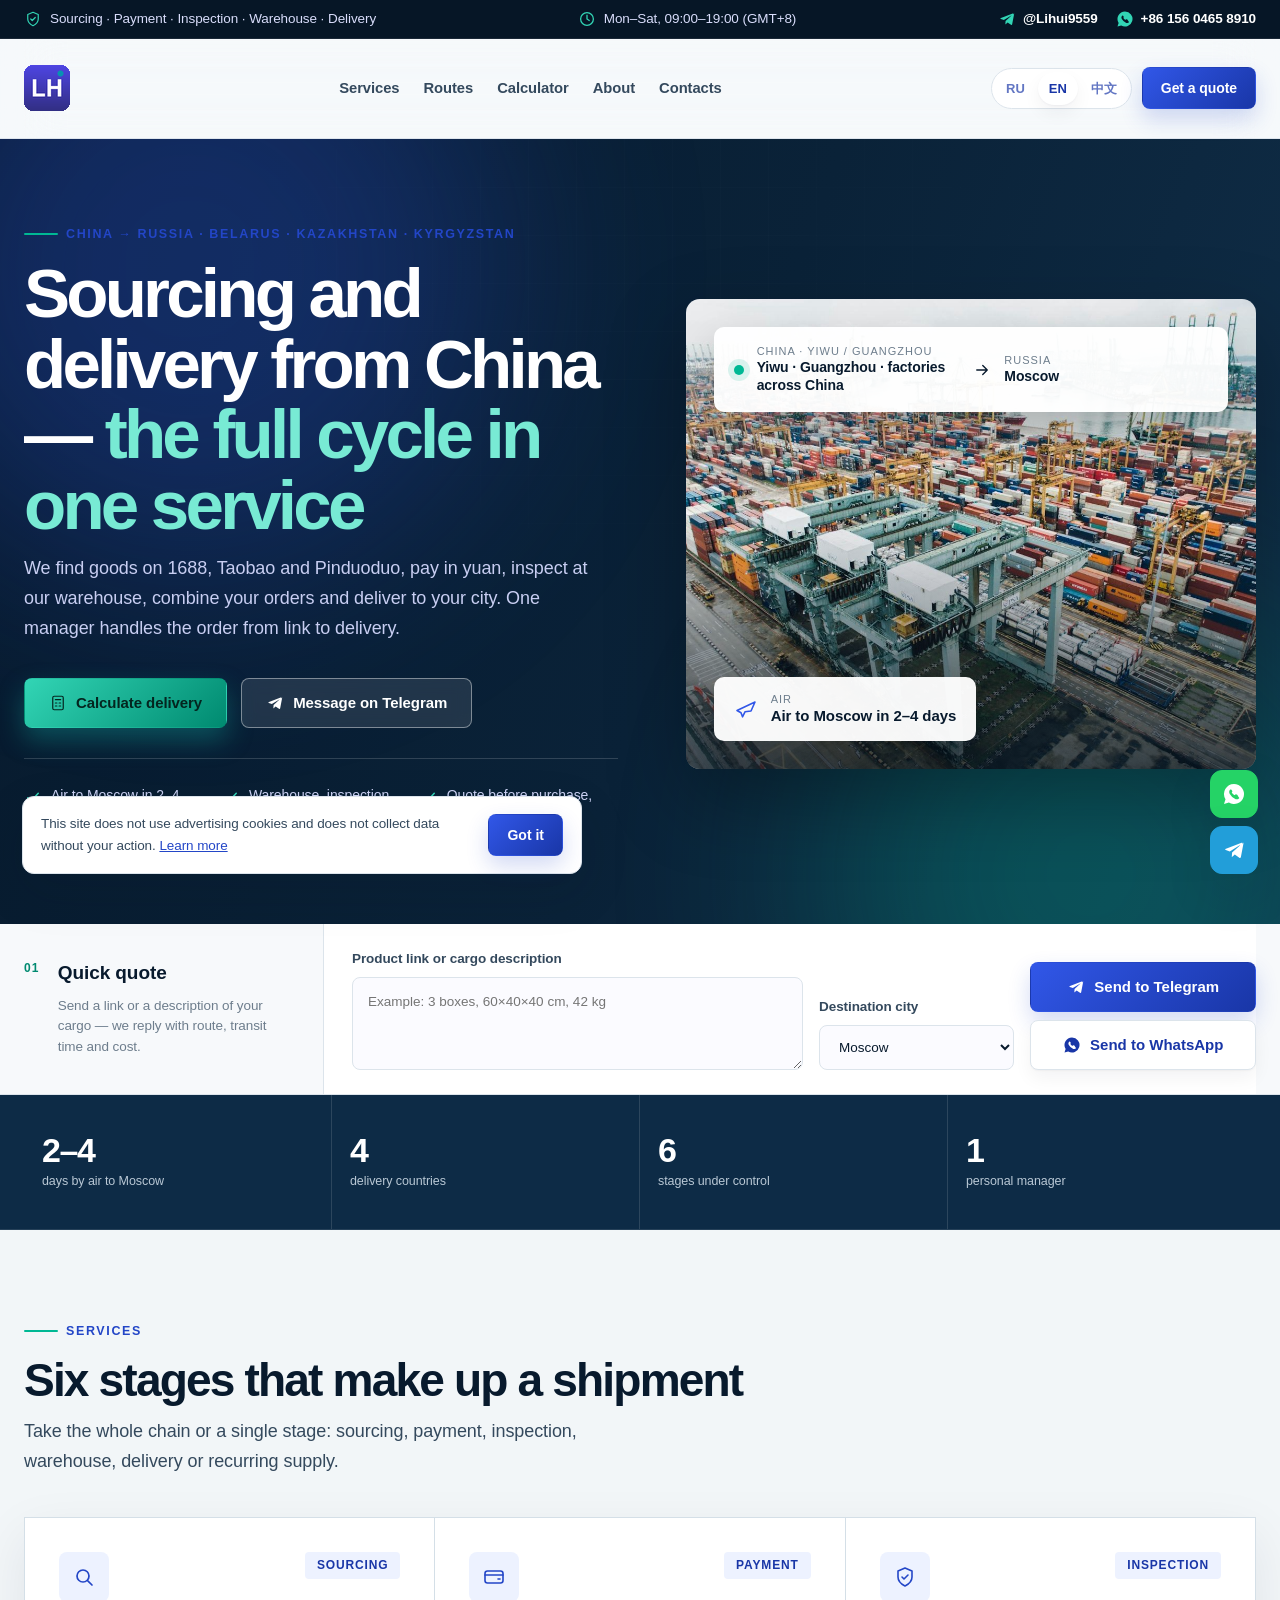
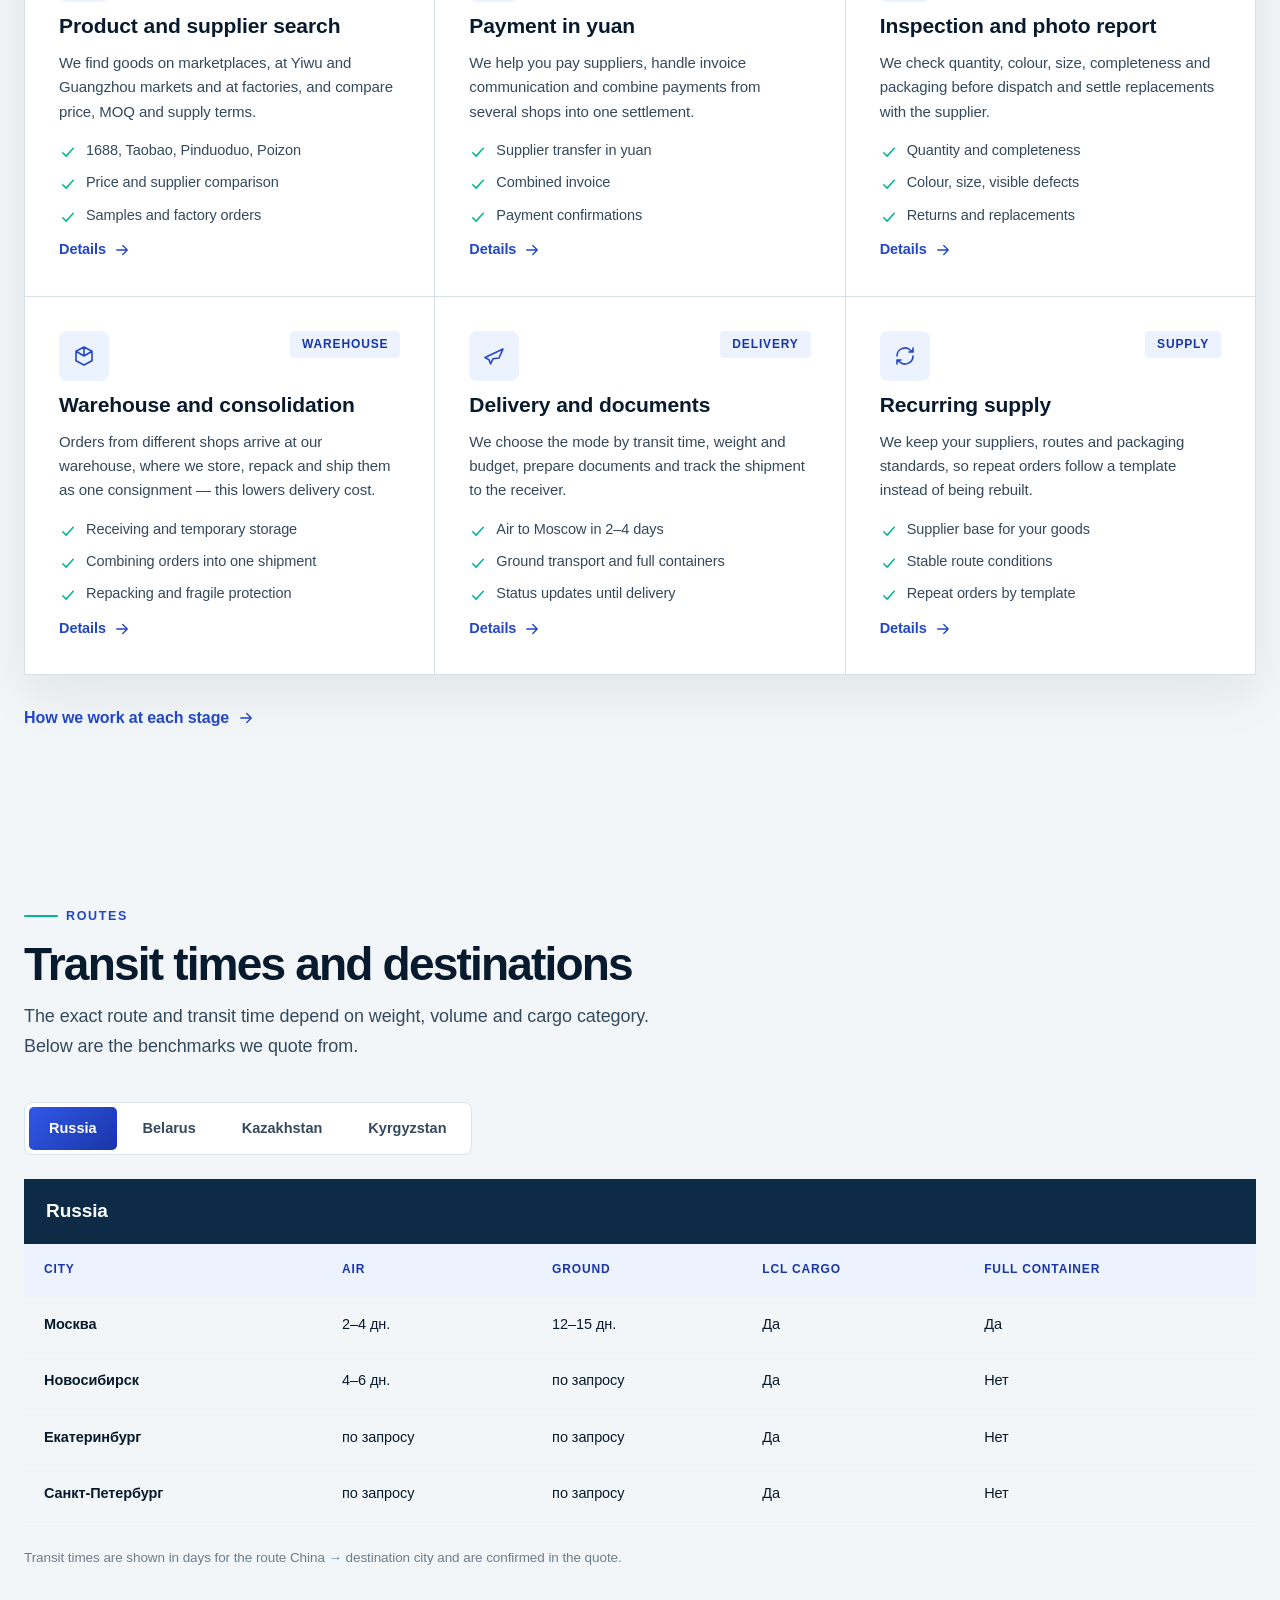
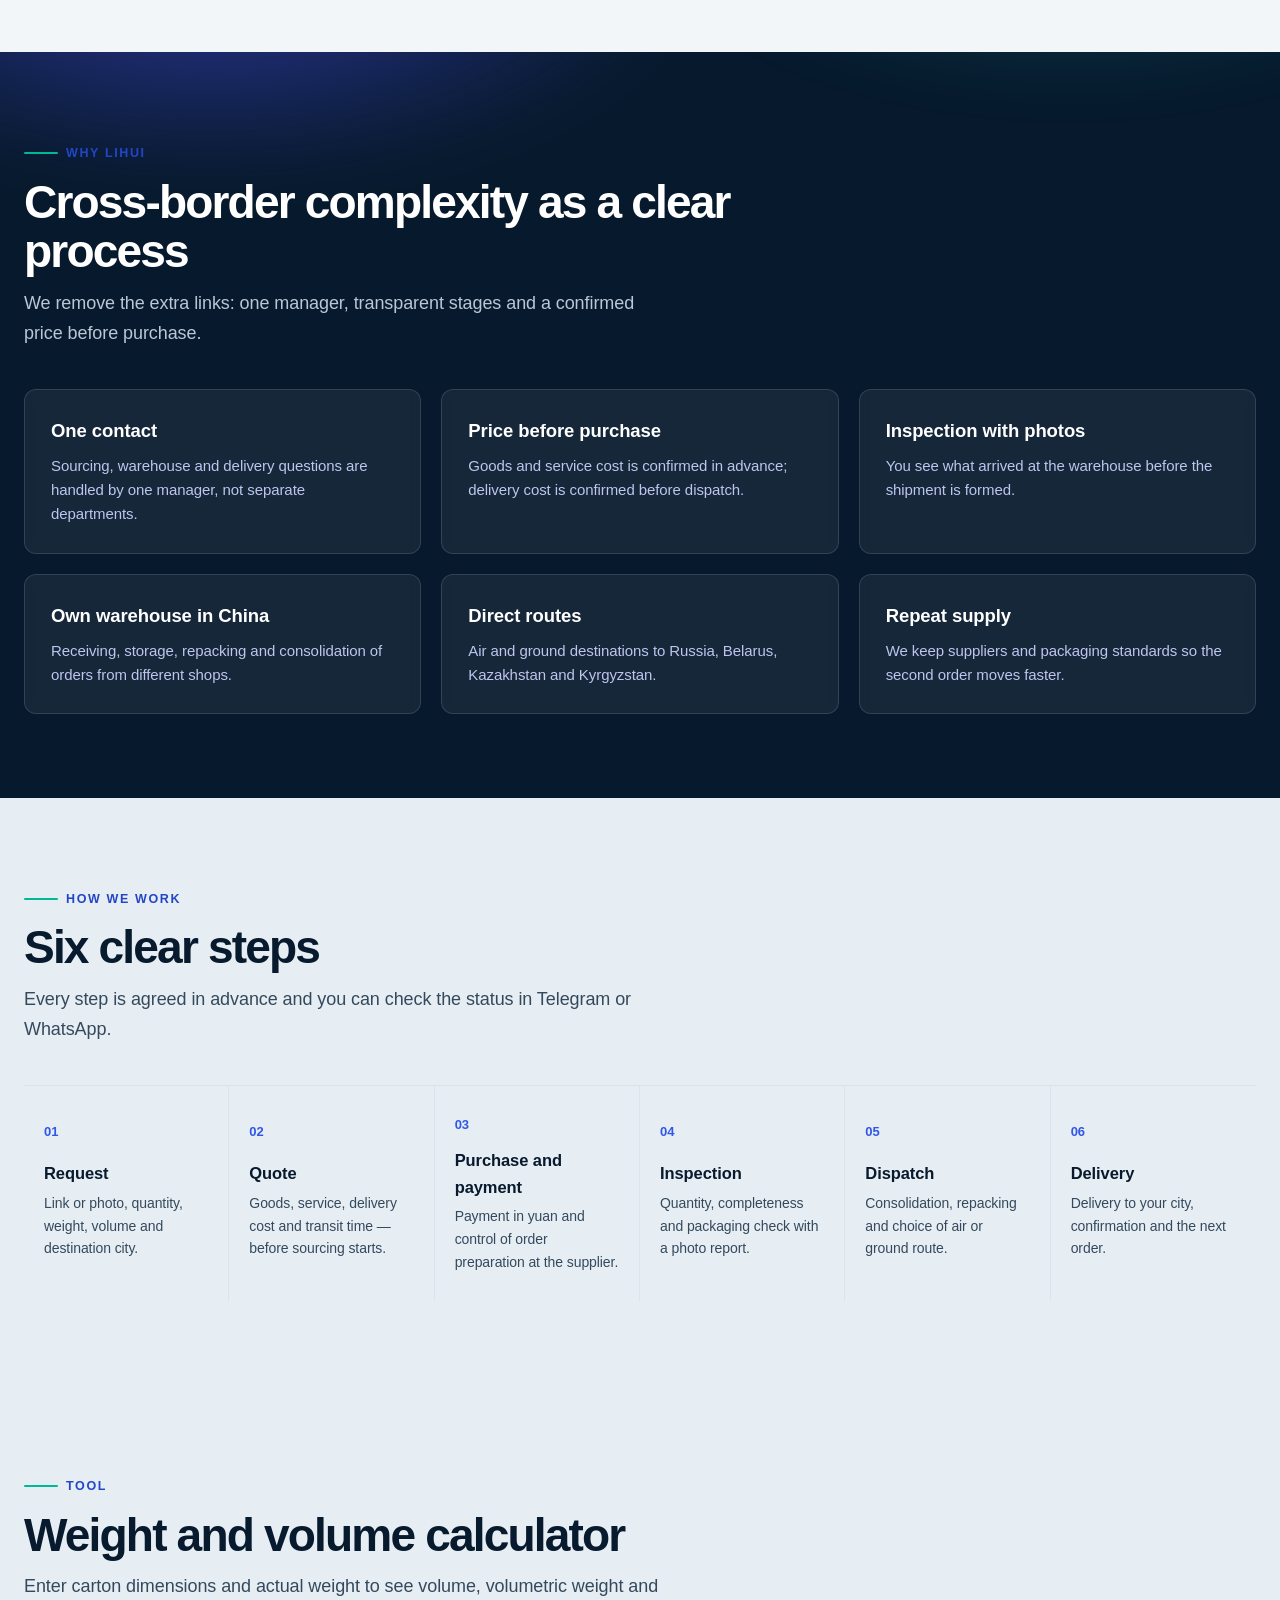
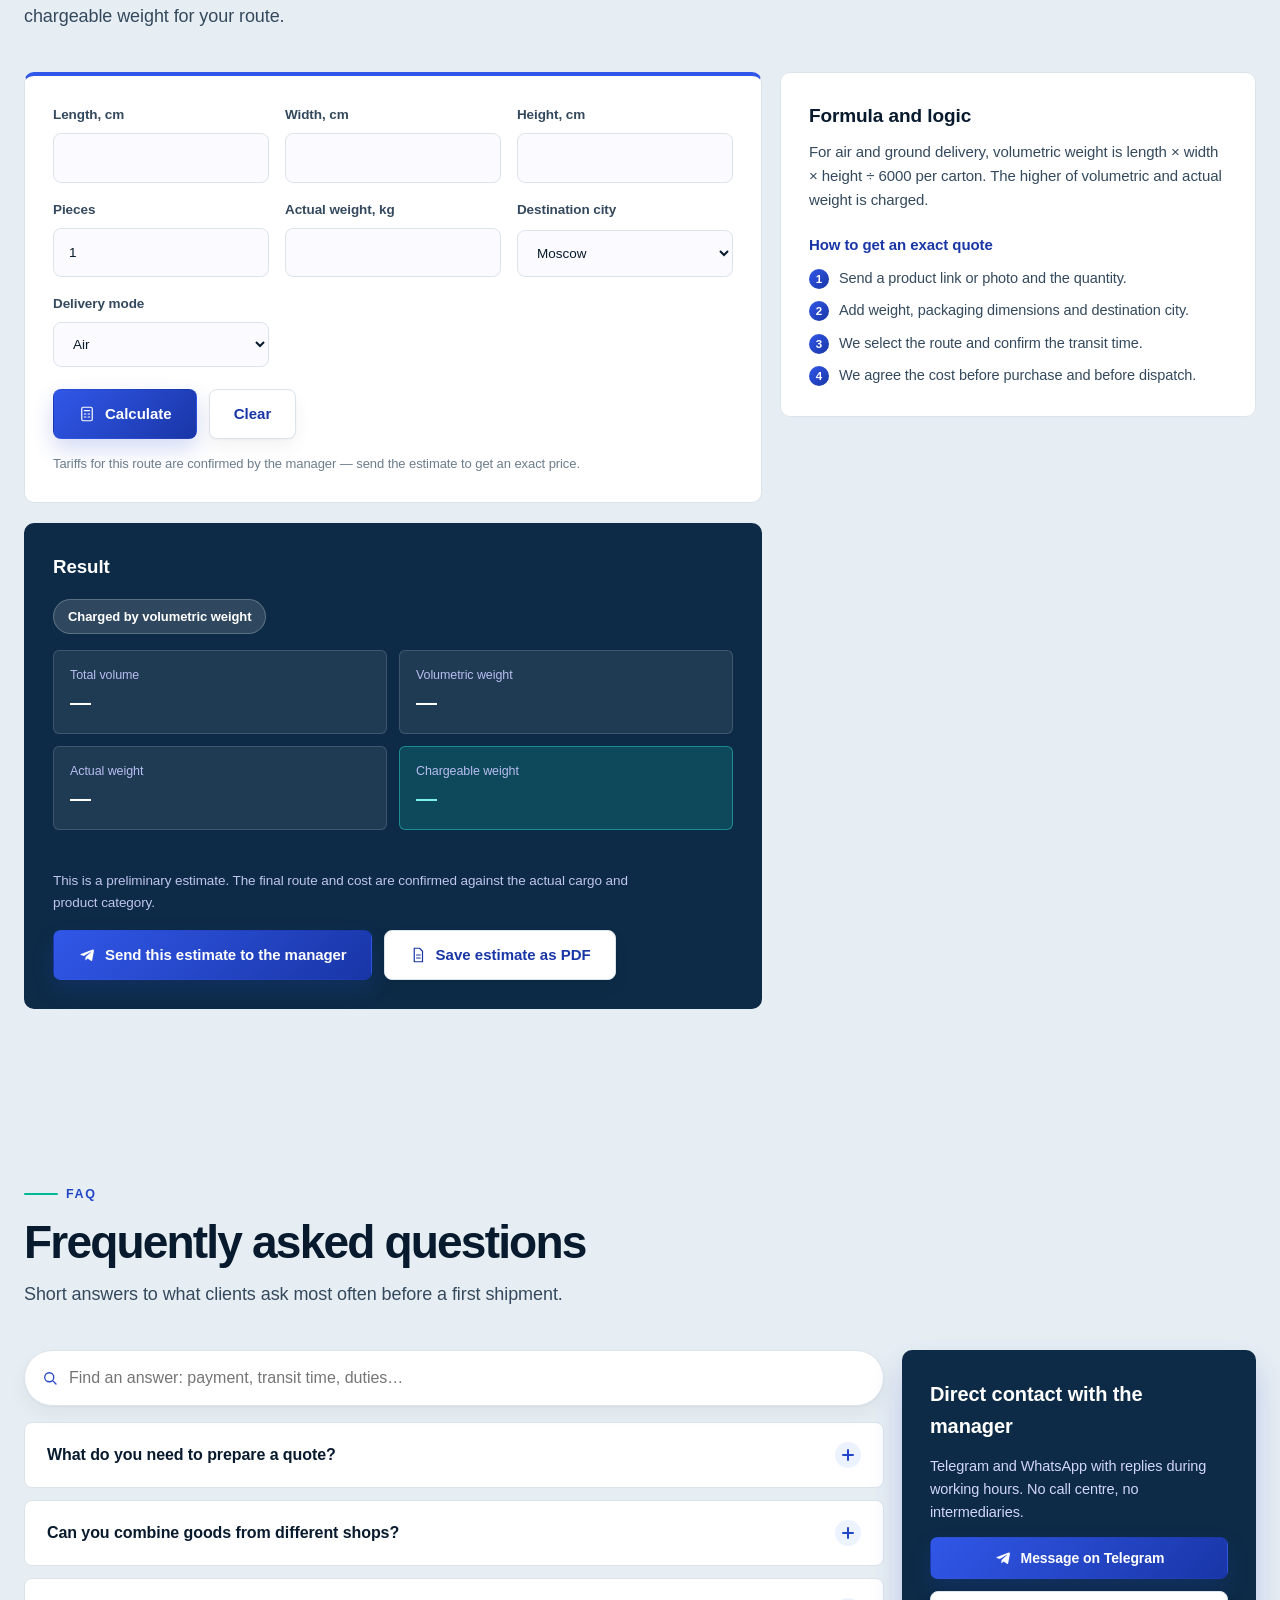
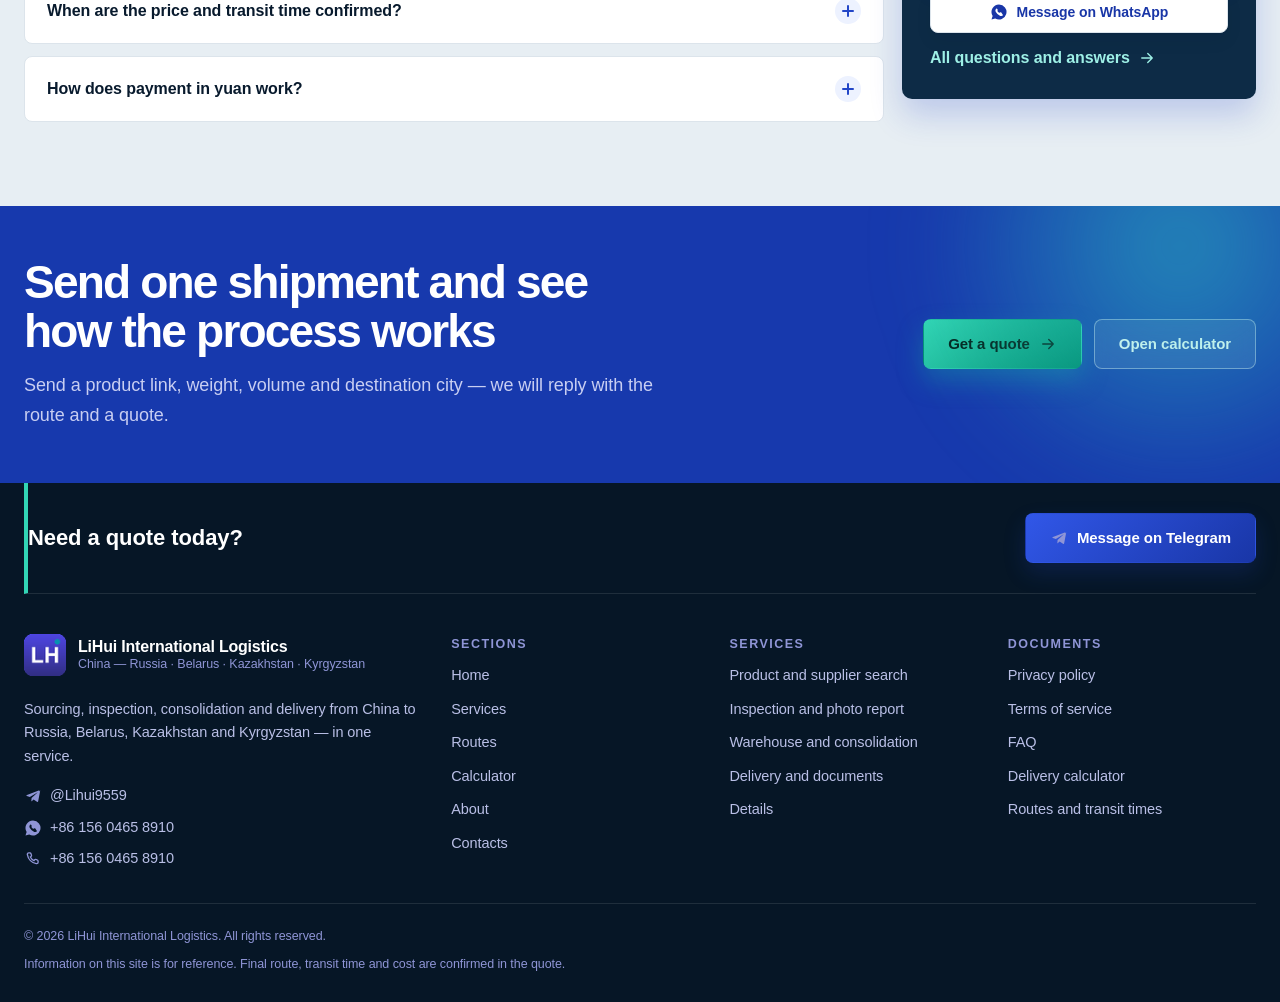
==== commit bd6177b6: "Remove duplicate header wordmark and add navy visual rhythm" ====
--- a/index.html
+++ b/index.html
@@ -23,10 +23,10 @@
 <meta name="twitter:description" content="Закупка на 1688, Taobao и Pinduoduo, оплата в юанях, проверка на складе, консолидация и доставка авиа или наземным транспортом. Пришлите ссылку на товар — вернёмся с маршрутом и расчётом." data-i18n-twdesc="meta.home.desc">
 <meta name="twitter:image" content="https://www.lihui-cargo.ru/assets/hero.jpg">
 <meta name="format-detection" content="telephone=no">
-<link rel="stylesheet" href="assets/css/styles.css?v=20260913-7">
+<link rel="stylesheet" href="assets/css/styles.css?v=20260913-8">
 <script type="application/ld+json">{"@context":"https://schema.org","@type":["Organization","LocalBusiness"],"name":"LiHui International Logistics","url":"https://www.lihui-cargo.ru/","description":"Sourcing, payment, inspection, consolidation and cross-border delivery from China to Russia, Belarus, Kazakhstan and Kyrgyzstan.","areaServed":["RU","BY","KZ","KG","CN"],"knowsLanguage":["ru","en","zh"],"contactPoint":[{"@type":"ContactPoint","contactType":"customer service","telephone":"+8615604658910","availableLanguage":["ru","en","zh"]},{"@type":"ContactPoint","contactType":"sales","url":"https://t.me/Lihui9559","availableLanguage":["ru","en","zh"]}],"sameAs":["https://t.me/Lihui9559","https://wa.me/8615604658910"]}</script>
-<script defer src="assets/js/i18n.js?v=20260913-7"></script>
-<script defer src="assets/js/site.js?v=20260913-7"></script>
+<script defer src="assets/js/i18n.js?v=20260913-8"></script>
+<script defer src="assets/js/site.js?v=20260913-8"></script>
 </head>
 <body data-page="home">
 <a class="skip" href="#main" data-i18n="ui.skipLink">Перейти к содержанию</a>
@@ -45,10 +45,6 @@
     <div class="header__bar" id="headerBar">
       <a class="brand" href="index.html" aria-label="LiHui International Logistics">
         <img class="brand__logo" src="assets/brand/logo.png" width="46" height="46" alt="" aria-hidden="true" decoding="async">
-        <span class="brand__text">
-          <strong data-i18n="brand.name">LiHui International Logistics</strong>
-          <small data-i18n="brand.sub">Закупка и доставка из Китая</small>
-        </span>
       </a>
       <nav class="nav" aria-label="Основная навигация" data-i18n-aria="nav.aria"><a href="services.html" data-i18n="nav.services">Услуги</a><a href="routes.html" data-i18n="nav.routes">Маршруты</a><a href="calculator.html" data-i18n="nav.calculator">Калькулятор</a><a href="about.html" data-i18n="nav.about">О компании</a><a href="contacts.html" data-i18n="nav.contacts">Контакты</a></nav>
       <div class="header__side">
--- a/assets/css/styles.css
+++ b/assets/css/styles.css
@@ -1773,6 +1773,20 @@
 .card,.bcard,.svc,.routecard,.calc__form,.calc__result,.calc__side,.faq__item,.faq-card,.channel,.ceo,.qr,.form,.track { transition: border-color .18s ease, background-color .18s ease, box-shadow .18s ease; }
 .card:hover,.channel:hover { transform:none; box-shadow:0 12px 30px rgba(7,26,45,.08); }
 
+/* Brand atmosphere: navy anchors, cool surfaces, white reserved for cards. */
+body { background:#e9eff3; }
+.header { background:rgba(246,249,251,.96); }
+.section:not(.section--dark) { background:#f2f6f8; }
+.section--alt:not(.section--dark) { background:#e7eef3; }
+.quote-bar { background:#f7f9fb; }
+.media-strip { background:#0d2b46; border-color:rgba(255,255,255,.1); }
+.media-strip .stat-tile { background:transparent; border-color:rgba(255,255,255,.13); }
+.media-strip .stat-tile__value { color:#fff; }
+.media-strip .stat-tile__label { color:#b9c8d5; }
+.bento { border-color:#d4dfe7; background:#d4dfe7; box-shadow:0 18px 50px rgba(7,26,45,.08); }
+.bcard { background:#fff; }
+.routecard,.calc__form,.calc__side,.faq__item,.channel,.ceo,.qr,.form { background:#fff; }
+
 @media (max-width:1100px) {
   .quote-bar__inner { grid-template-columns:1fr; }
   .quote-bar__head { padding:25px 0 18px; border-right:0; border-bottom:1px solid var(--line); }
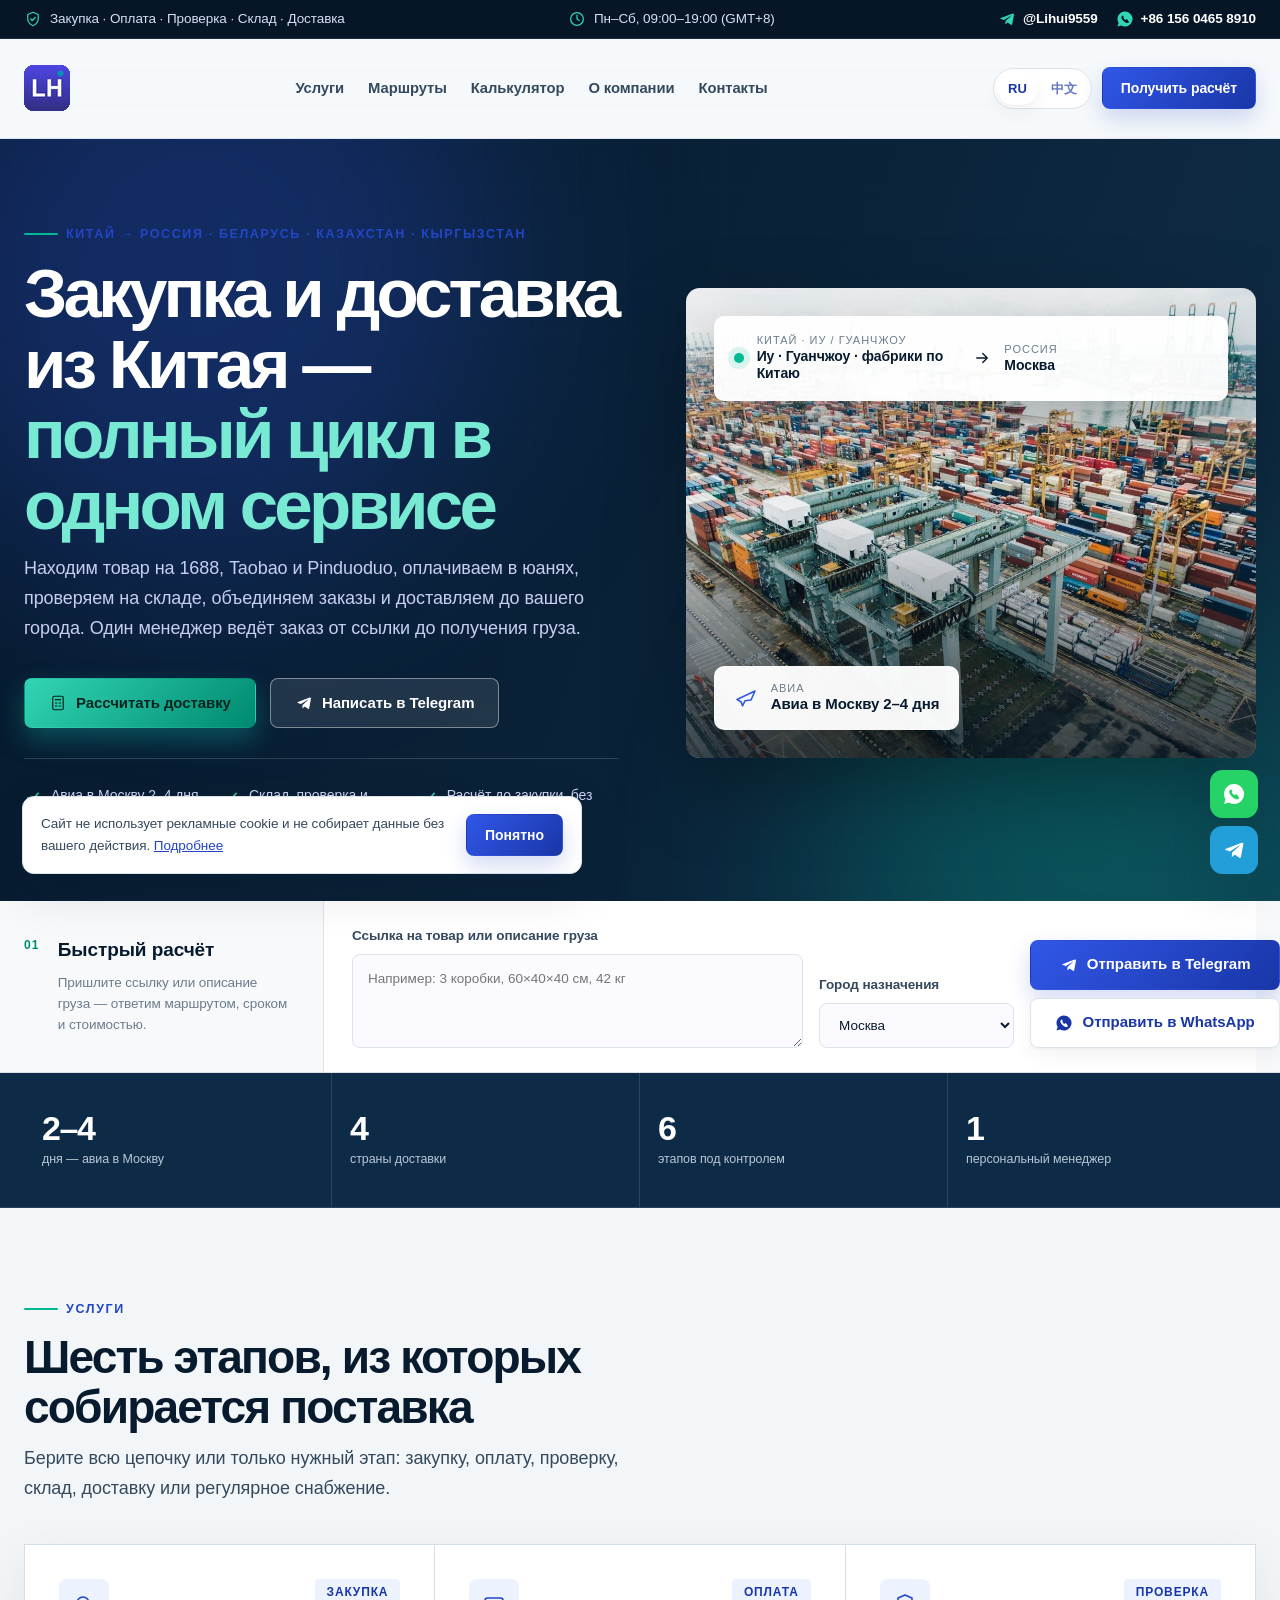
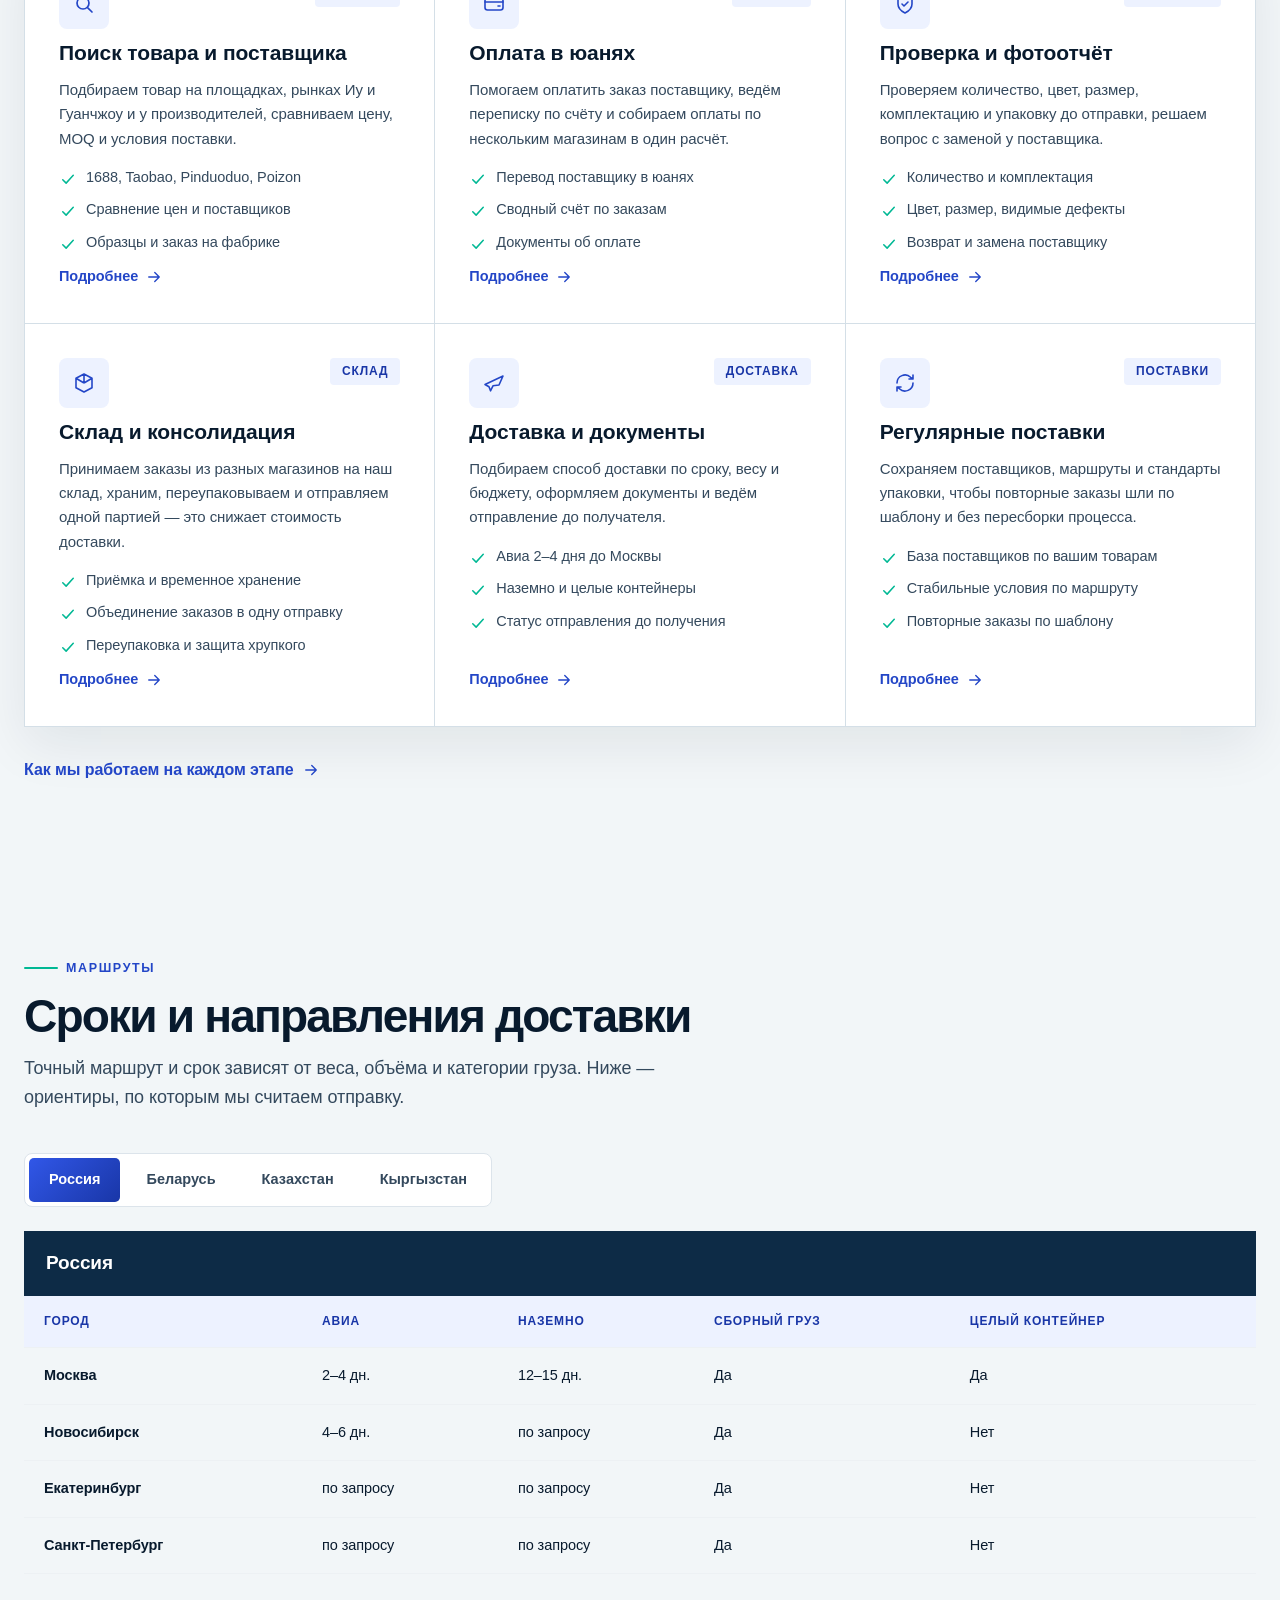
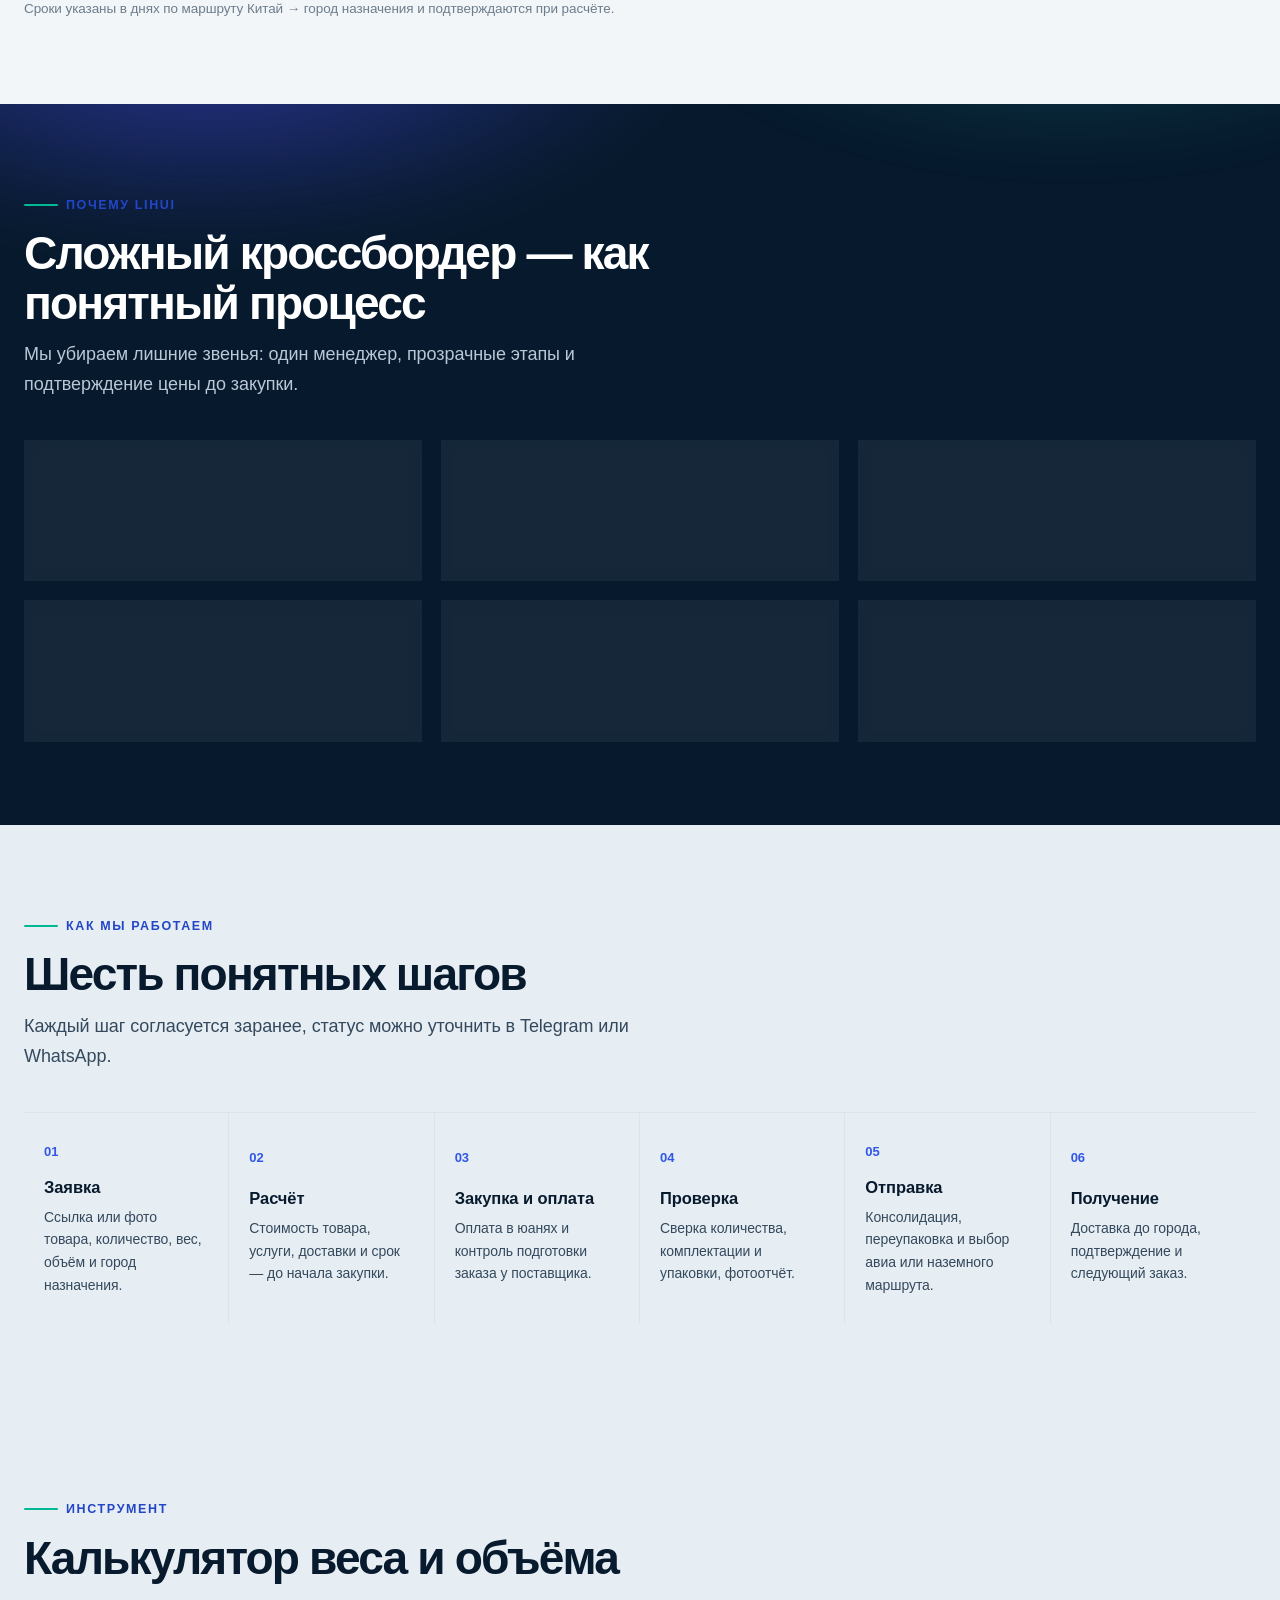
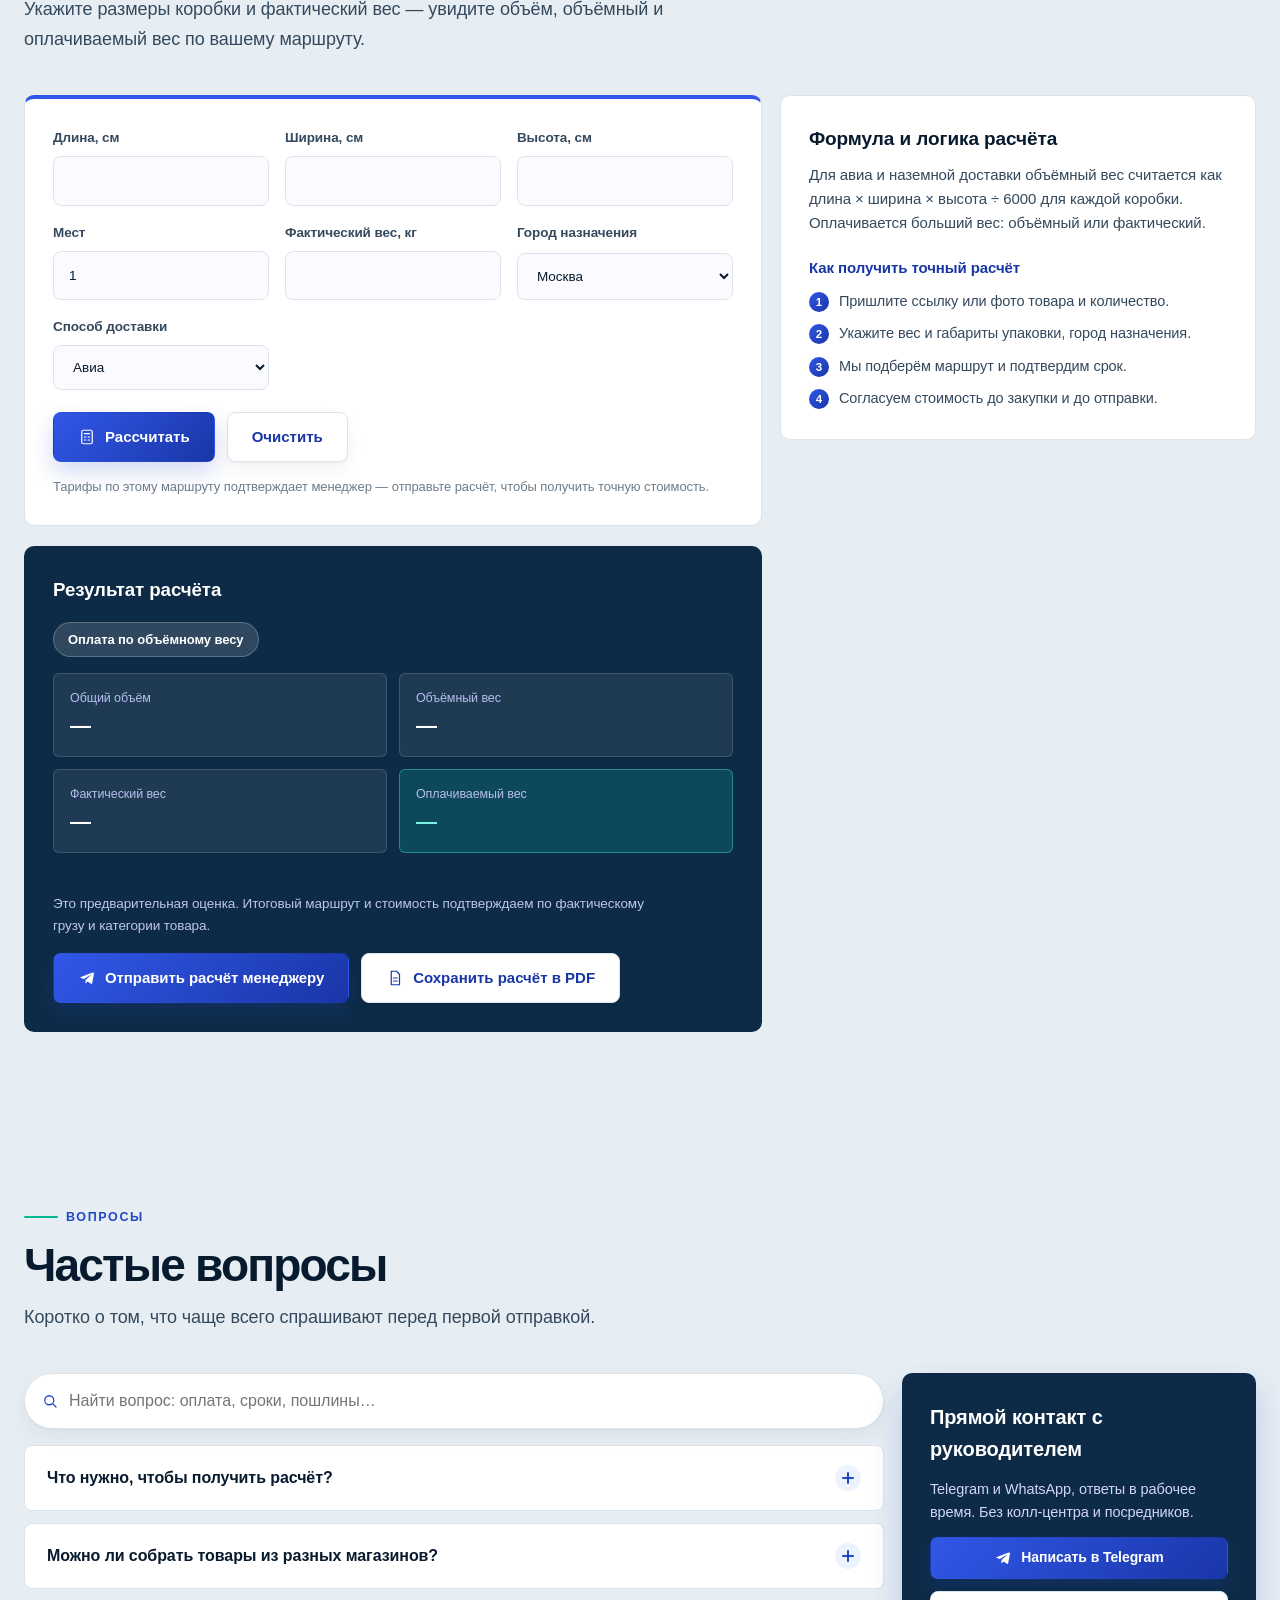
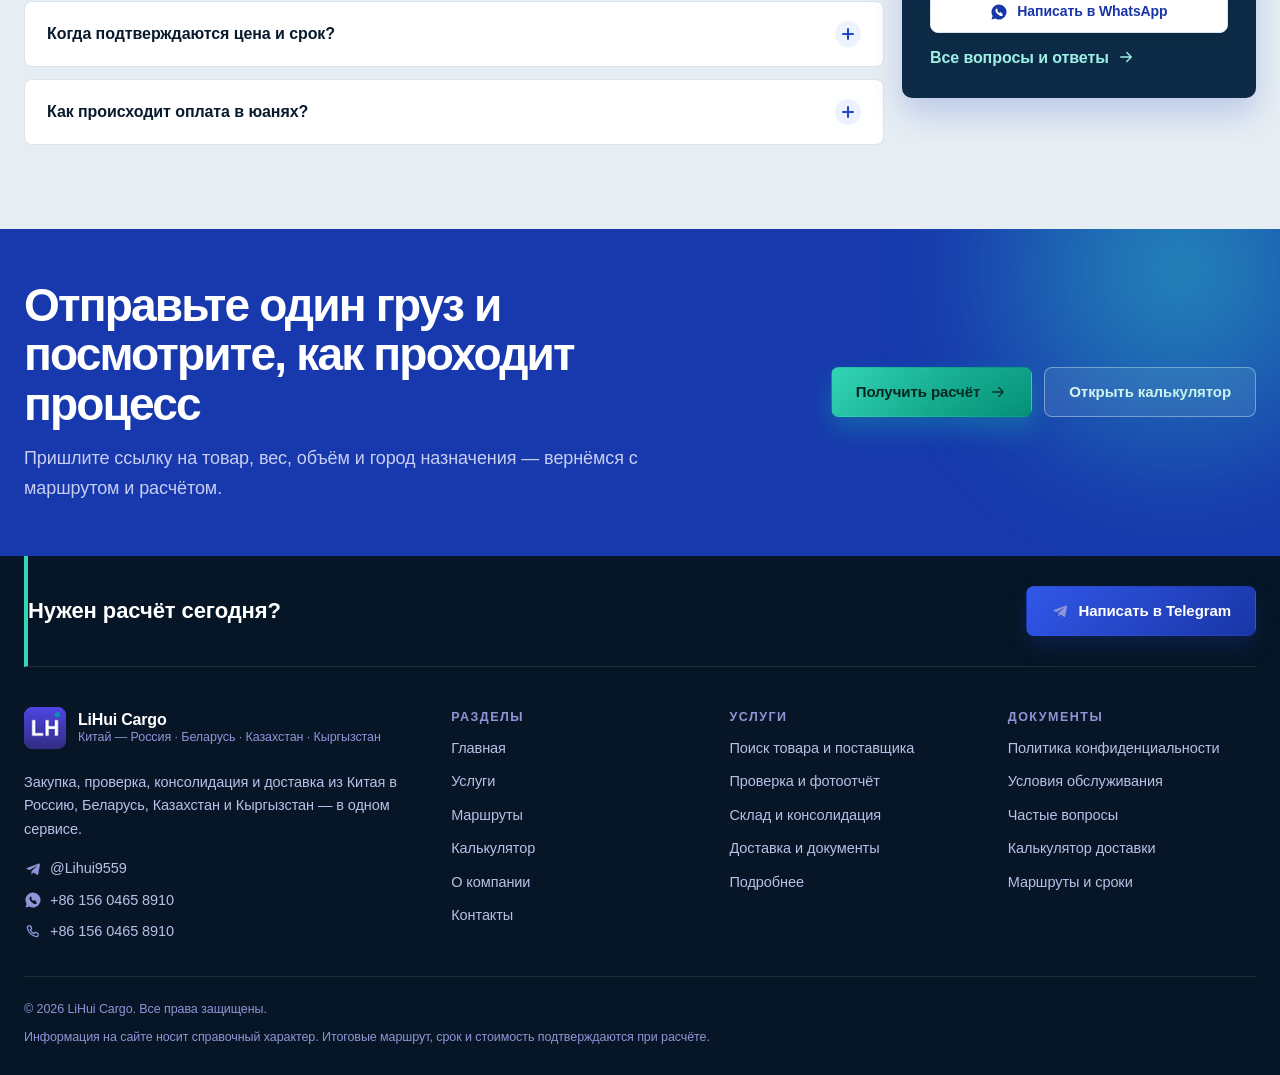
==== commit a2e6fc61: "Default to Russian and remove English localization" ====
--- a/index.html
+++ b/index.html
@@ -5,28 +5,28 @@
 <meta name="viewport" content="width=device-width, initial-scale=1">
 <title data-i18n-doctitle="meta.home.title">LiHui Cargo — закупка и доставка из Китая в Россию, Беларусь, Казахстан и Кыргызстан</title>
 <meta name="description" content="Закупка на 1688, Taobao и Pinduoduo, оплата в юанях, проверка на складе, консолидация и доставка авиа или наземным транспортом. Пришлите ссылку на товар — вернёмся с маршрутом и расчётом." data-i18n-desc="meta.home.desc">
-<meta name="theme-color" content="#2b2dc0">
+<meta name="theme-color" content="#071a2d">
 <meta name="robots" content="index, follow">
 <link rel="canonical" href="https://www.lihui-cargo.ru/">
 <link rel="icon" href="assets/brand/logo.png" type="image/png">
 <link rel="apple-touch-icon" href="assets/brand/logo.png">
 <link rel="manifest" href="site.webmanifest">
 <meta property="og:type" content="website">
-<meta property="og:site_name" content="LiHui International Logistics">
+<meta property="og:site_name" content="LiHui Cargo">
 <meta property="og:title" content="LiHui Cargo — закупка и доставка из Китая в Россию, Беларусь, Казахстан и Кыргызстан" data-i18n-ogtitle="meta.home.title">
 <meta property="og:description" content="Закупка на 1688, Taobao и Pinduoduo, оплата в юанях, проверка на складе, консолидация и доставка авиа или наземным транспортом. Пришлите ссылку на товар — вернёмся с маршрутом и расчётом." data-i18n-ogdesc="meta.home.desc">
 <meta property="og:url" content="https://www.lihui-cargo.ru/">
-<meta property="og:image" content="https://www.lihui-cargo.ru/assets/hero.jpg">
+<meta property="og:image" content="https://www.lihui-cargo.ru/assets/img/hero.jpg">
 <meta property="og:locale" content="ru_RU">
 <meta name="twitter:card" content="summary_large_image">
 <meta name="twitter:title" content="LiHui Cargo — закупка и доставка из Китая в Россию, Беларусь, Казахстан и Кыргызстан" data-i18n-twtitle="meta.home.title">
 <meta name="twitter:description" content="Закупка на 1688, Taobao и Pinduoduo, оплата в юанях, проверка на складе, консолидация и доставка авиа или наземным транспортом. Пришлите ссылку на товар — вернёмся с маршрутом и расчётом." data-i18n-twdesc="meta.home.desc">
-<meta name="twitter:image" content="https://www.lihui-cargo.ru/assets/hero.jpg">
+<meta name="twitter:image" content="https://www.lihui-cargo.ru/assets/img/hero.jpg">
 <meta name="format-detection" content="telephone=no">
-<link rel="stylesheet" href="assets/css/styles.css?v=20260913-8">
-<script type="application/ld+json">{"@context":"https://schema.org","@type":["Organization","LocalBusiness"],"name":"LiHui International Logistics","url":"https://www.lihui-cargo.ru/","description":"Sourcing, payment, inspection, consolidation and cross-border delivery from China to Russia, Belarus, Kazakhstan and Kyrgyzstan.","areaServed":["RU","BY","KZ","KG","CN"],"knowsLanguage":["ru","en","zh"],"contactPoint":[{"@type":"ContactPoint","contactType":"customer service","telephone":"+8615604658910","availableLanguage":["ru","en","zh"]},{"@type":"ContactPoint","contactType":"sales","url":"https://t.me/Lihui9559","availableLanguage":["ru","en","zh"]}],"sameAs":["https://t.me/Lihui9559","https://wa.me/8615604658910"]}</script>
-<script defer src="assets/js/i18n.js?v=20260913-8"></script>
-<script defer src="assets/js/site.js?v=20260913-8"></script>
+<link rel="stylesheet" href="assets/css/styles.css?v=20260914-1">
+<script type="application/ld+json">{"@context":"https://schema.org","@type":["Organization","LocalBusiness"],"name":"LiHui Cargo","url":"https://www.lihui-cargo.ru/","description":"Закупка, оплата, проверка, консолидация и доставка грузов из Китая в Россию и страны СНГ.","areaServed":["RU","BY","KZ","KG","CN"],"knowsLanguage":["ru","zh"],"contactPoint":[{"@type":"ContactPoint","contactType":"customer service","telephone":"+8615604658910","availableLanguage":["ru","zh"]},{"@type":"ContactPoint","contactType":"sales","url":"https://t.me/Lihui9559","availableLanguage":["ru","zh"]}],"sameAs":["https://t.me/Lihui9559","https://wa.me/8615604658910"]}</script>
+<script defer src="assets/js/i18n.js?v=20260914-1"></script>
+<script defer src="assets/js/site.js?v=20260914-1"></script>
 </head>
 <body data-page="home">
 <a class="skip" href="#main" data-i18n="ui.skipLink">Перейти к содержанию</a>
@@ -43,13 +43,13 @@
 <header class="header" id="header">
   <div class="container">
     <div class="header__bar" id="headerBar">
-      <a class="brand" href="index.html" aria-label="LiHui International Logistics">
+      <a class="brand" href="index.html" aria-label="LiHui Cargo">
         <img class="brand__logo" src="assets/brand/logo.png" width="46" height="46" alt="" aria-hidden="true" decoding="async">
       </a>
       <nav class="nav" aria-label="Основная навигация" data-i18n-aria="nav.aria"><a href="services.html" data-i18n="nav.services">Услуги</a><a href="routes.html" data-i18n="nav.routes">Маршруты</a><a href="calculator.html" data-i18n="nav.calculator">Калькулятор</a><a href="about.html" data-i18n="nav.about">О компании</a><a href="contacts.html" data-i18n="nav.contacts">Контакты</a></nav>
       <div class="header__side">
         <div class="lang" role="group" aria-label="Язык сайта" data-i18n-aria="ui.langLabel">
-    <button type="button" data-lang="ru" aria-pressed="true">RU</button><button type="button" data-lang="en" aria-pressed="false">EN</button><button type="button" data-lang="zh" aria-pressed="false">中文</button>
+    <button type="button" data-lang="ru" aria-pressed="true">RU</button><button type="button" data-lang="zh" aria-pressed="false">中文</button>
   </div>
         <a class="btn btn--primary btn--sm header__cta" href="contacts.html#request">
           <span data-i18n="ui.requestQuote">Получить расчёт</span>
@@ -62,7 +62,7 @@
     <div class="drawer__links"><a href="index.html" data-i18n="nav.home">Главная</a><a href="services.html" data-i18n="nav.services">Услуги</a><a href="routes.html" data-i18n="nav.routes">Маршруты</a><a href="calculator.html" data-i18n="nav.calculator">Калькулятор</a><a href="about.html" data-i18n="nav.about">О компании</a><a href="contacts.html" data-i18n="nav.contacts">Контакты</a></div>
     <div class="drawer__foot">
       <div class="lang lang--drawer" role="group" aria-label="Язык сайта" data-i18n-aria="ui.langLabel">
-    <button type="button" data-lang="ru" aria-pressed="true">RU</button><button type="button" data-lang="en" aria-pressed="false">EN</button><button type="button" data-lang="zh" aria-pressed="false">中文</button>
+    <button type="button" data-lang="ru" aria-pressed="true">RU</button><button type="button" data-lang="zh" aria-pressed="false">中文</button>
   </div>
       <a class="btn btn--primary" href="contacts.html#request"><span data-i18n="ui.requestQuote">Получить расчёт</span></a>
       <a class="btn btn--ghost" href="https://wa.me/8615604658910" target="_blank" rel="noopener"><svg class="icon icon--sm" viewBox="0 0 24 24" aria-hidden="true"><path fill="currentColor" d="M12 2a10 10 0 0 0-8.5 15.2L2 22l4.9-1.4A10 10 0 1 0 12 2Zm5.3 14c-.2.6-1.3 1.2-1.8 1.3-.5.1-1.1.1-1.8-.1a11 11 0 0 1-5.9-5.2c-.5-1-.7-1.9-.5-2.7.1-.5.6-1.4 1.1-1.7.3-.2.7-.2 1 .1l.9 1.4c.1.2.1.3 0 .5l-.4.6c-.1.2-.2.3 0 .6.4.7 1.5 1.9 2.4 2.3.2.1.4.1.5 0l.7-.7c.2-.2.4-.2.6-.1l1.4.8c.2.1.3.4.2.7Z"/></svg><span data-i18n="ui.writeWa">Написать в WhatsApp</span></a>
@@ -554,7 +554,7 @@
     <div class="footer__col footer__col--brand">
       <a class="brand brand--footer" href="index.html">
         <img class="brand__logo brand__logo--footer" src="assets/brand/logo.png" width="46" height="46" alt="" aria-hidden="true" decoding="async">
-        <span class="brand__text"><strong data-i18n="brand.name">LiHui International Logistics</strong><small data-i18n="footer.builtFor">Китай — Россия · Беларусь · Казахстан · Кыргызстан</small></span>
+        <span class="brand__text"><strong data-i18n="brand.name">LiHui Cargo</strong><small data-i18n="footer.builtFor">Китай — Россия · Беларусь · Казахстан · Кыргызстан</small></span>
       </a>
       <p data-i18n="footer.desc">Закупка, проверка, консолидация и доставка из Китая в Россию, Беларусь, Казахстан и Кыргызстан — в одном сервисе.</p>
       <div class="footer__contacts">
@@ -574,7 +574,7 @@
     </div>
   </div>
   <div class="container footer__bottom">
-    <p data-i18n="footer.rights">© 2026 LiHui International Logistics. Все права защищены.</p>
+    <p data-i18n="footer.rights">© 2026 LiHui Cargo. Все права защищены.</p>
     <p data-i18n="footer.note">Информация на сайте носит справочный характер. Итоговые маршрут, срок и стоимость подтверждаются при расчёте.</p>
   </div>
 </footer>
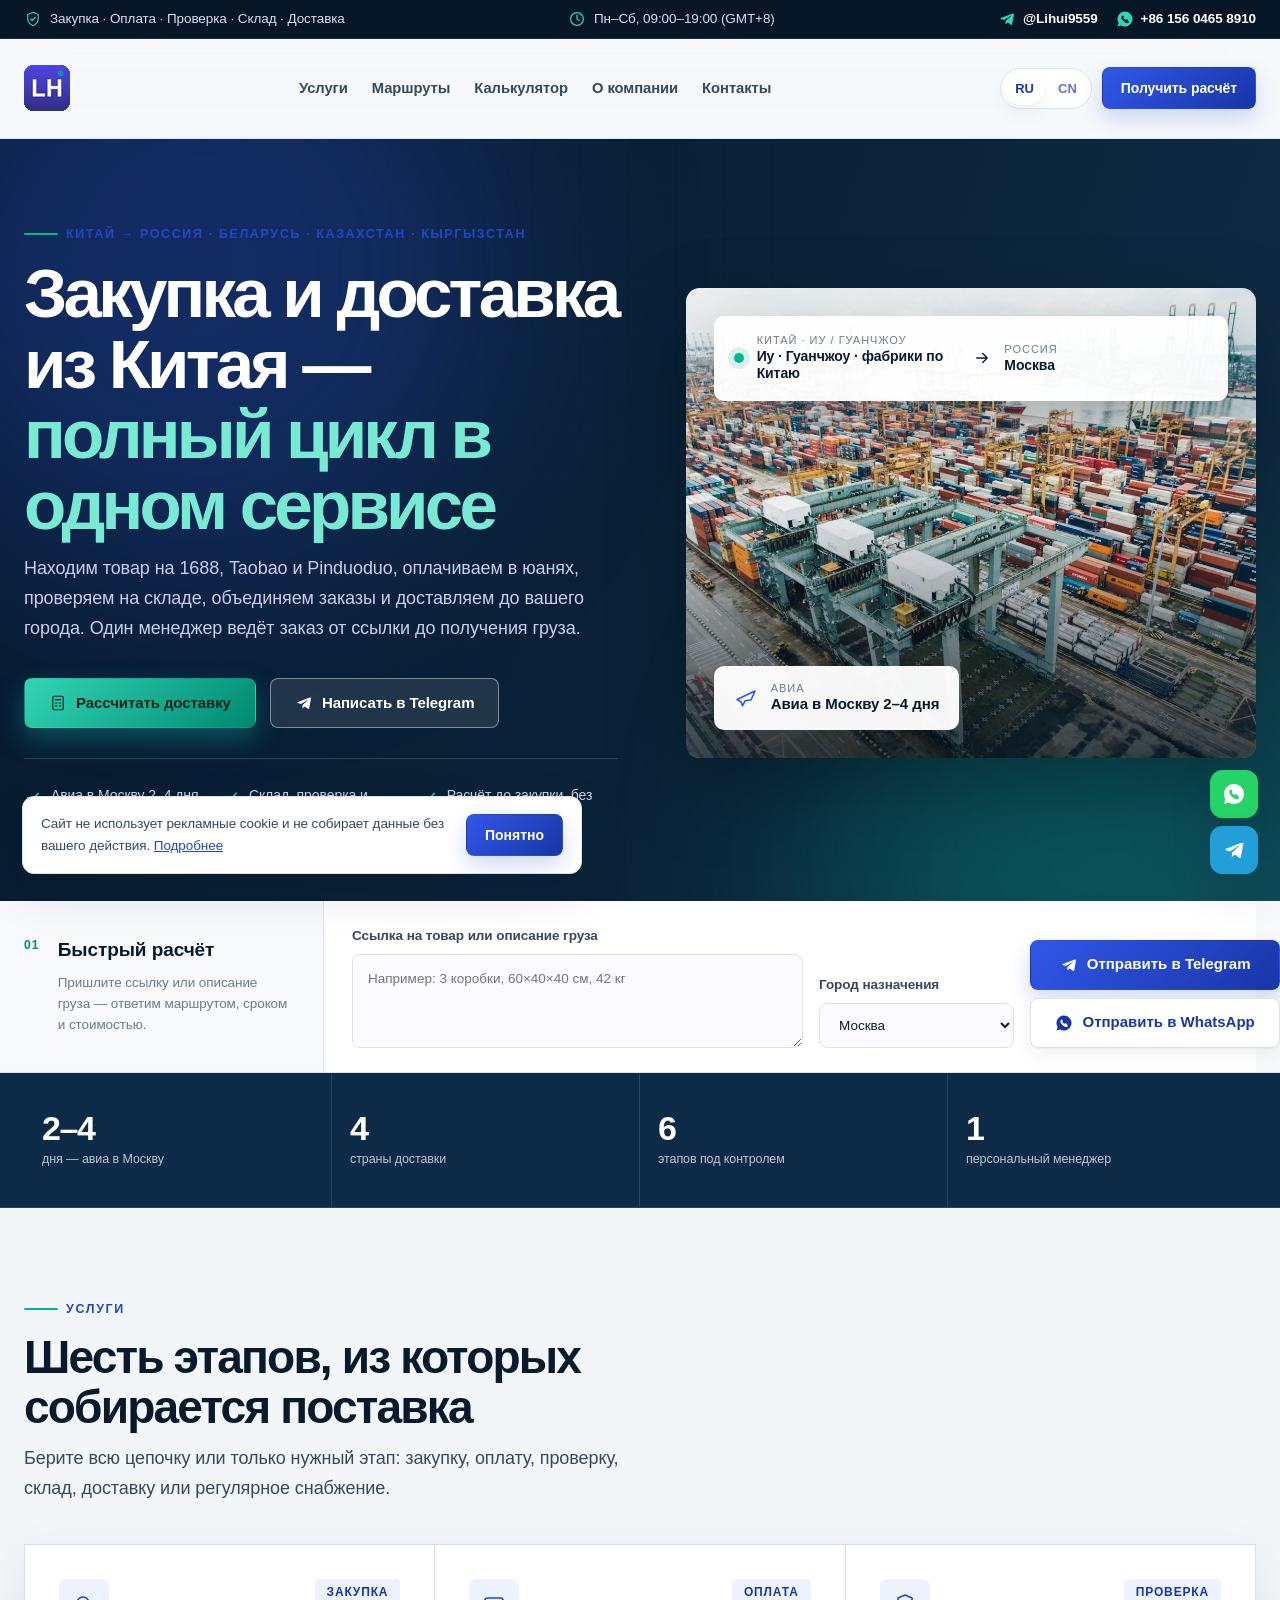
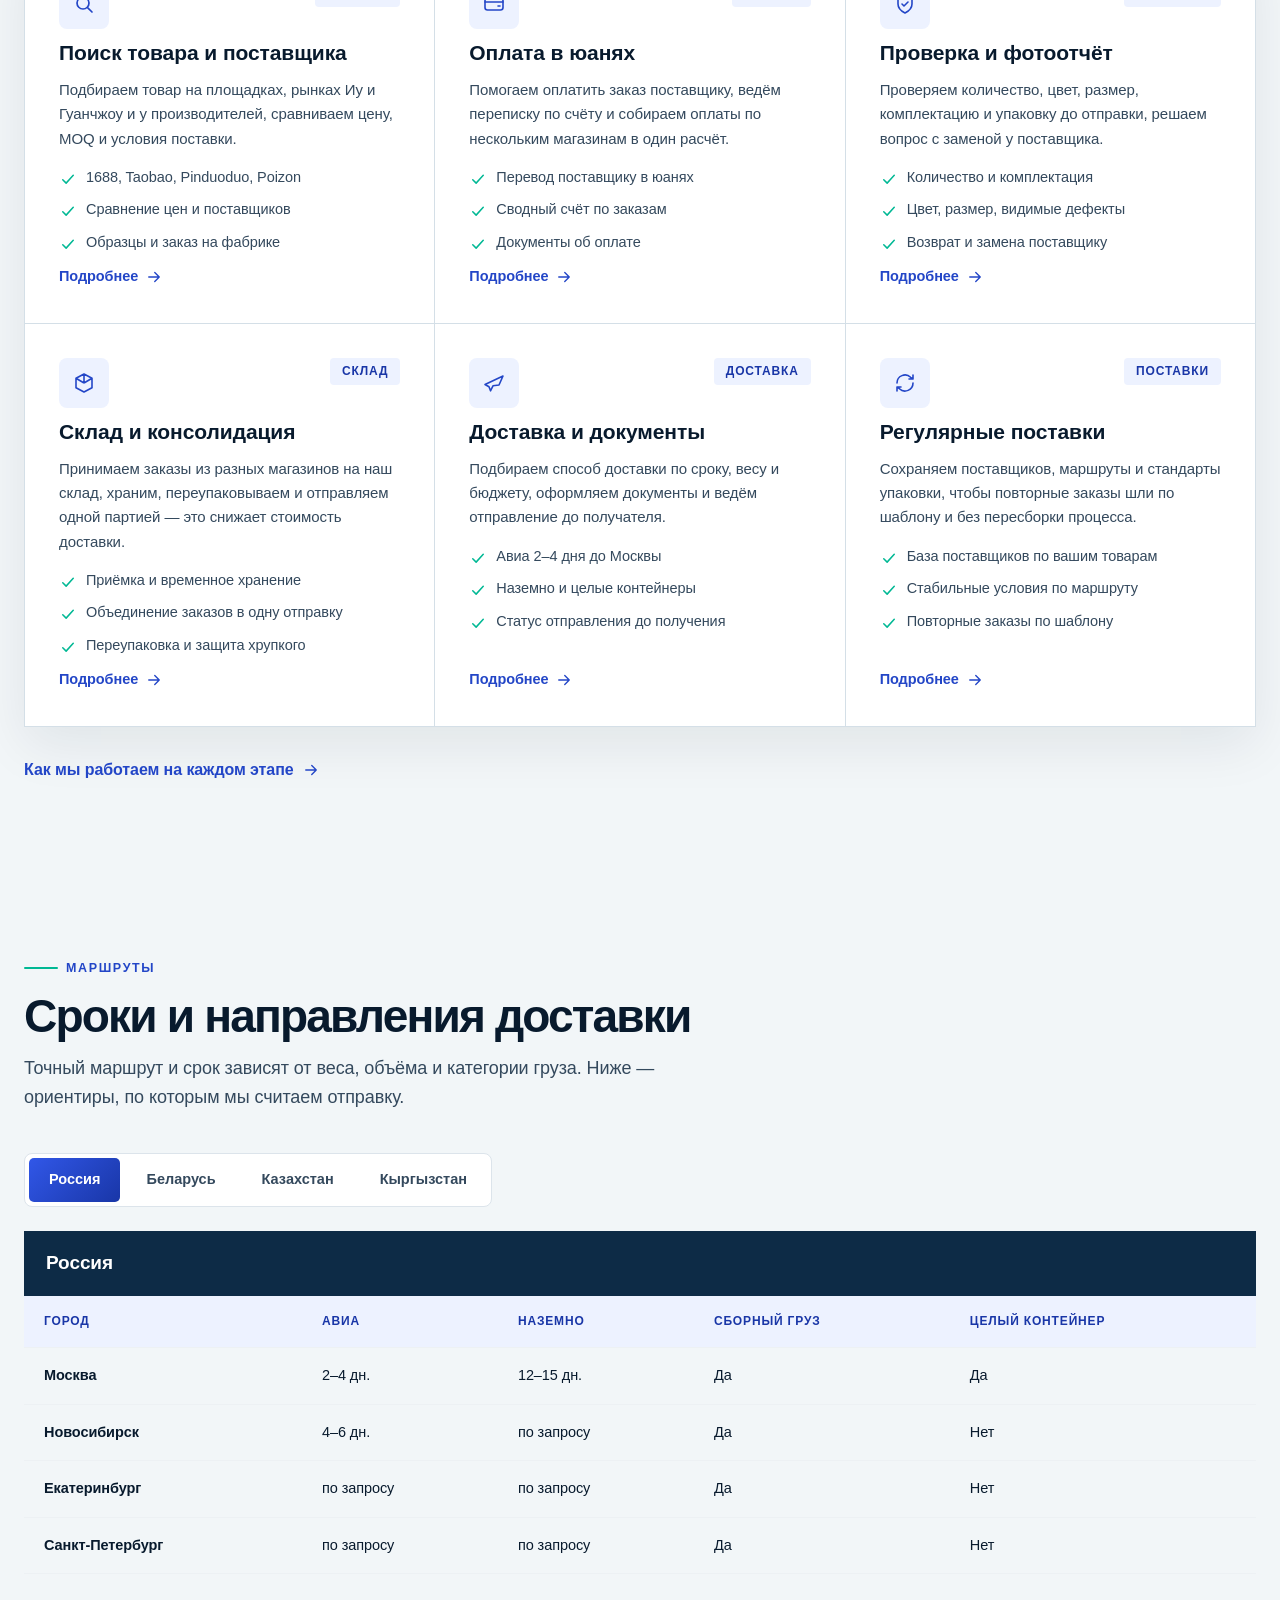
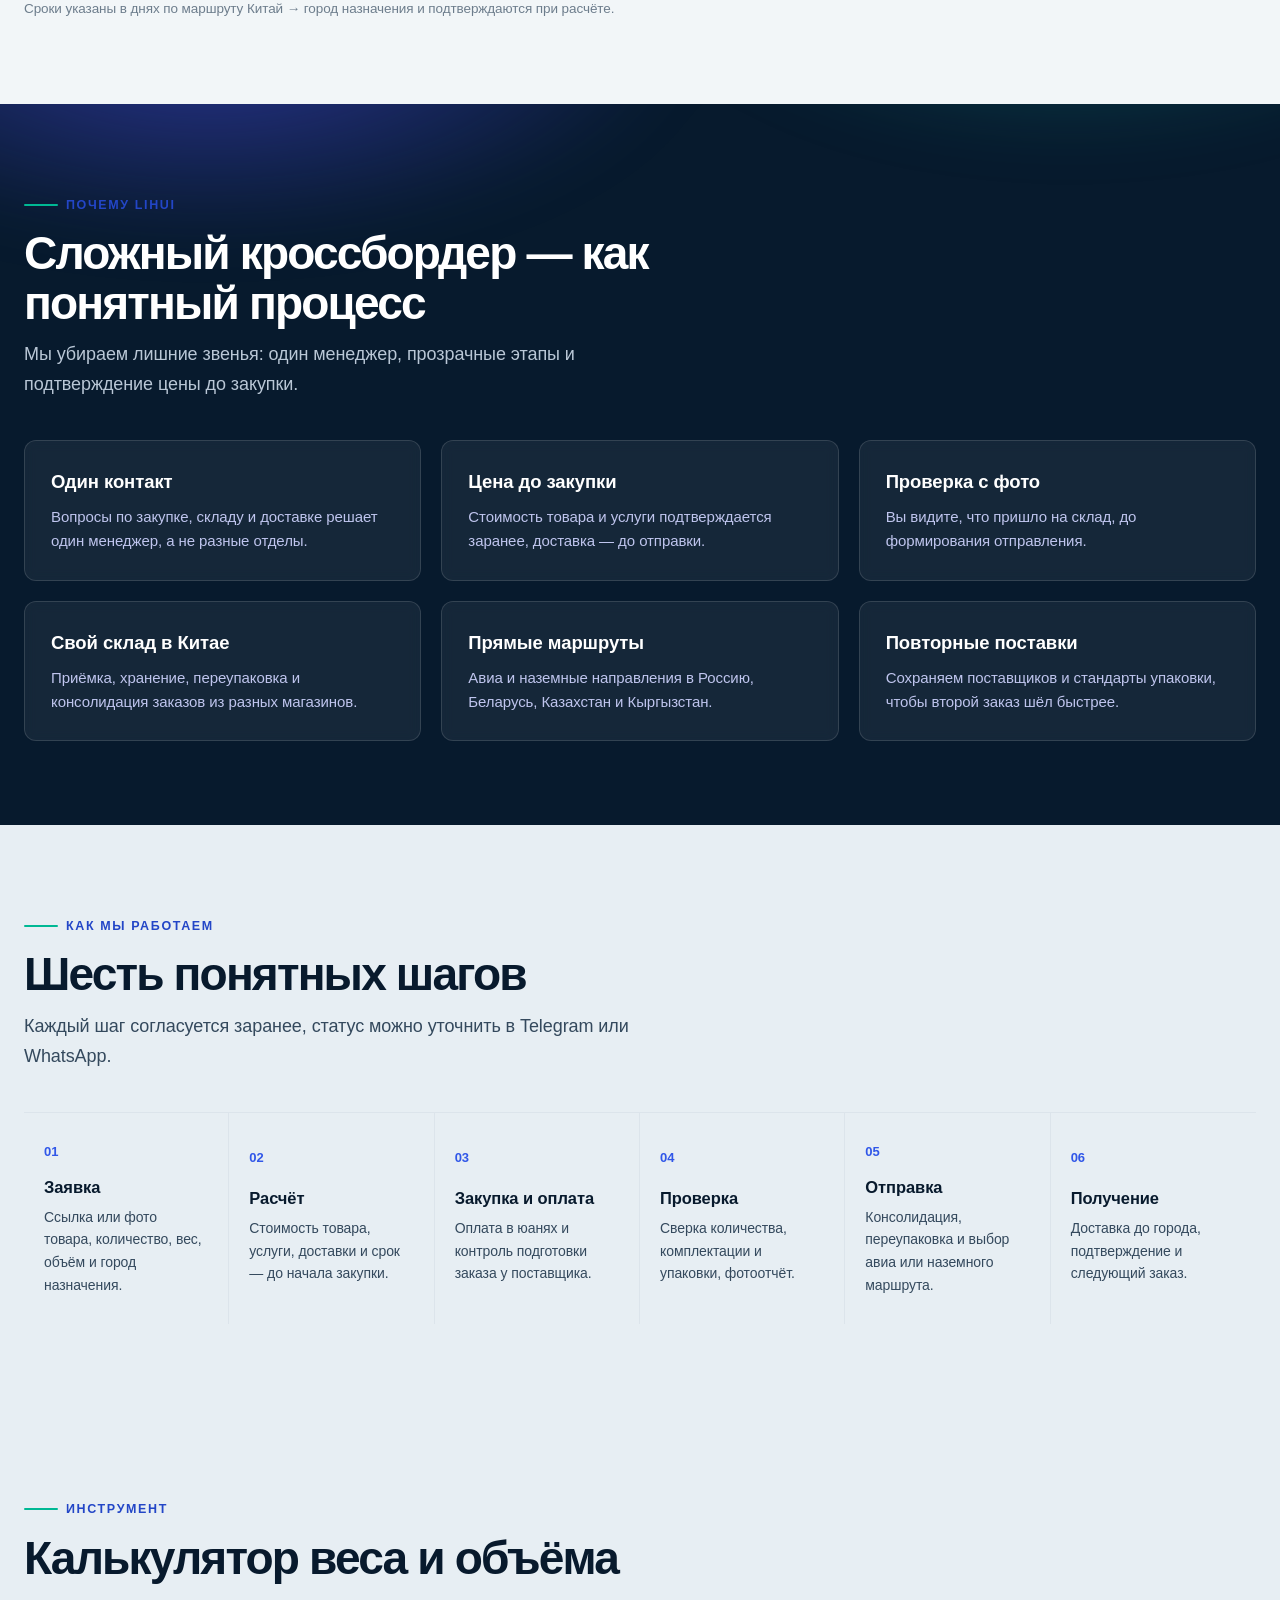
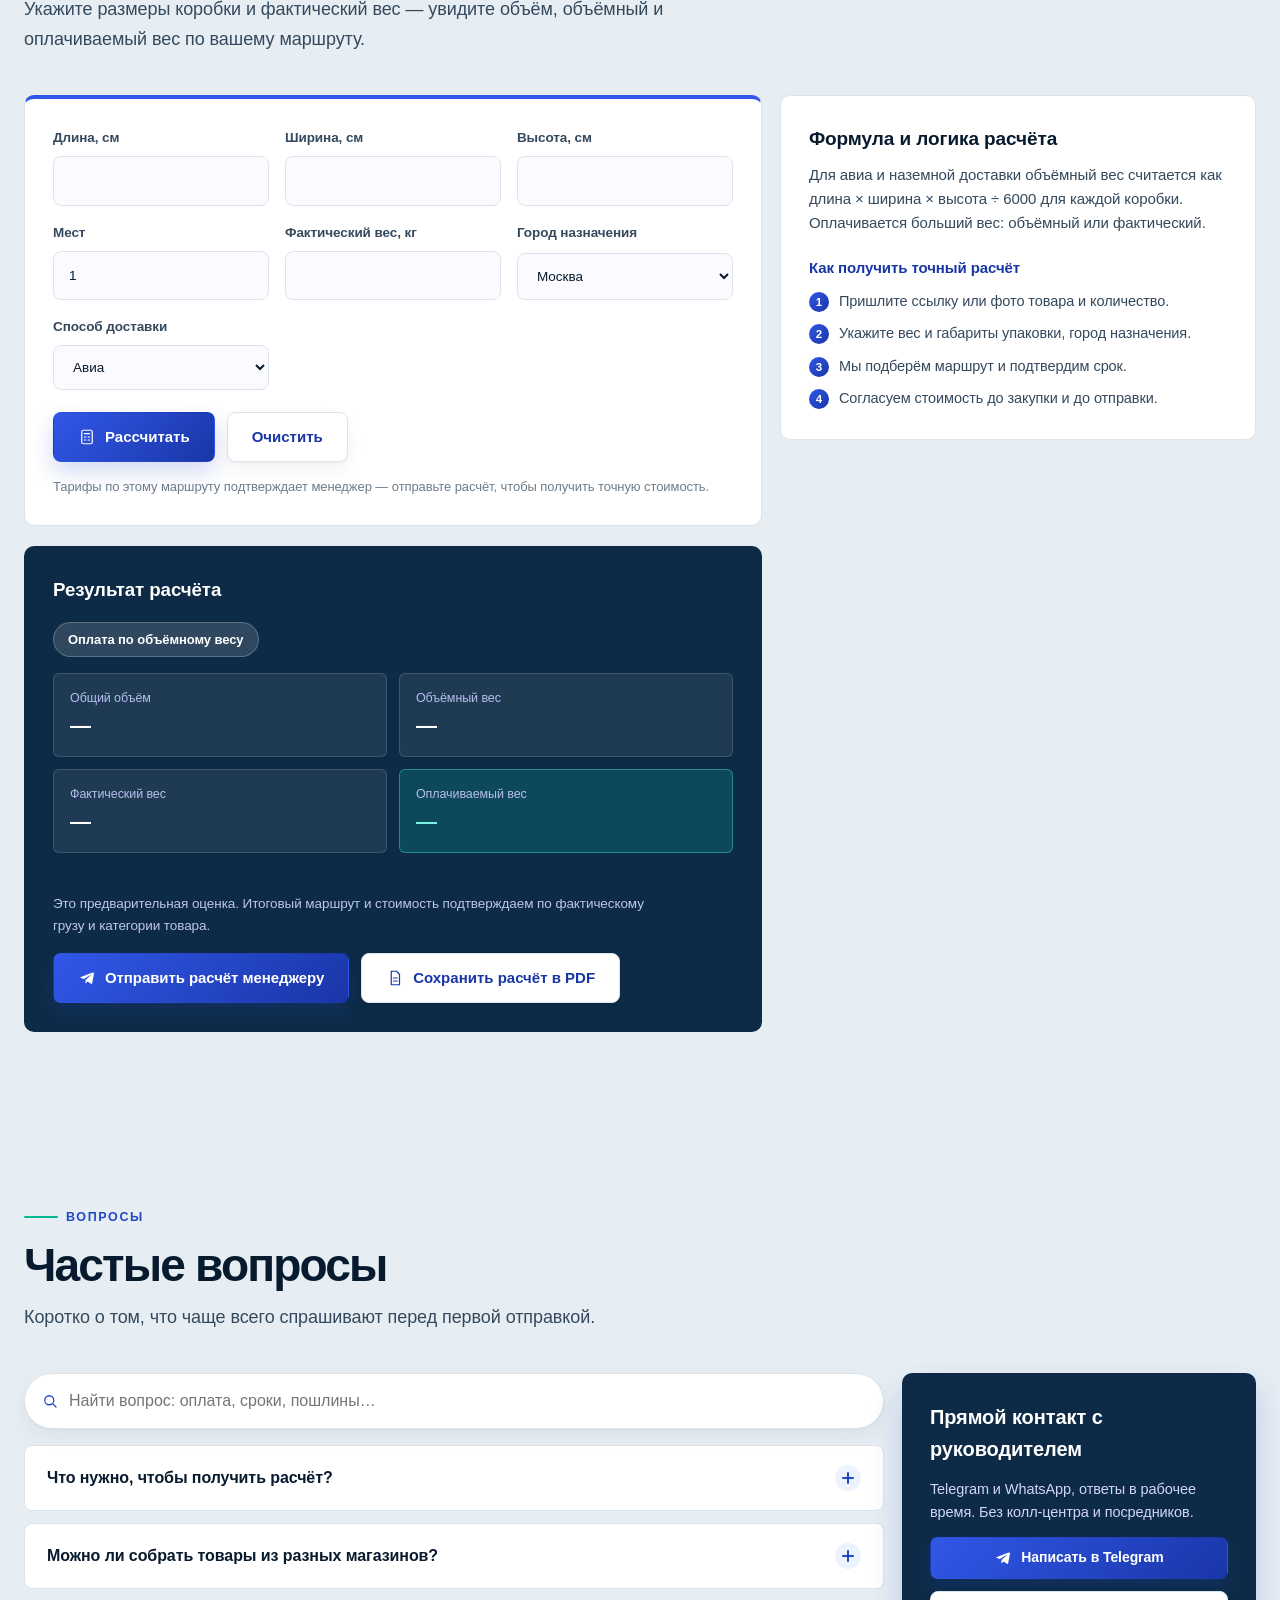
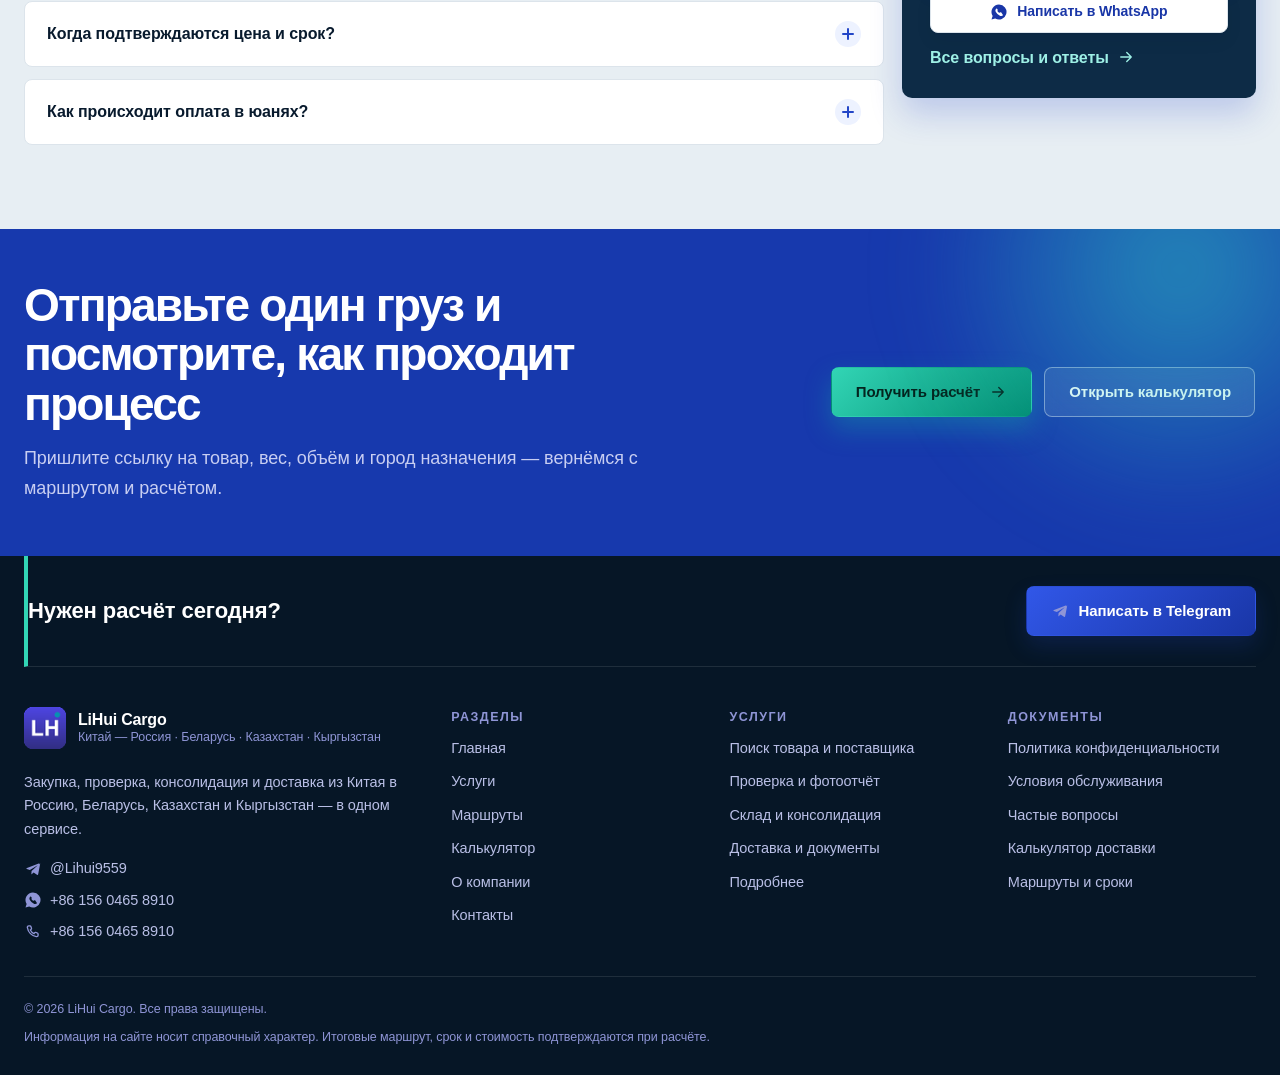
==== commit b6189732: "Use neutral CN label in Russian interface" ====
--- a/index.html
+++ b/index.html
@@ -23,10 +23,10 @@
 <meta name="twitter:description" content="Закупка на 1688, Taobao и Pinduoduo, оплата в юанях, проверка на складе, консолидация и доставка авиа или наземным транспортом. Пришлите ссылку на товар — вернёмся с маршрутом и расчётом." data-i18n-twdesc="meta.home.desc">
 <meta name="twitter:image" content="https://www.lihui-cargo.ru/assets/img/hero.jpg">
 <meta name="format-detection" content="telephone=no">
-<link rel="stylesheet" href="assets/css/styles.css?v=20260914-1">
+<link rel="stylesheet" href="assets/css/styles.css?v=20260914-2">
 <script type="application/ld+json">{"@context":"https://schema.org","@type":["Organization","LocalBusiness"],"name":"LiHui Cargo","url":"https://www.lihui-cargo.ru/","description":"Закупка, оплата, проверка, консолидация и доставка грузов из Китая в Россию и страны СНГ.","areaServed":["RU","BY","KZ","KG","CN"],"knowsLanguage":["ru","zh"],"contactPoint":[{"@type":"ContactPoint","contactType":"customer service","telephone":"+8615604658910","availableLanguage":["ru","zh"]},{"@type":"ContactPoint","contactType":"sales","url":"https://t.me/Lihui9559","availableLanguage":["ru","zh"]}],"sameAs":["https://t.me/Lihui9559","https://wa.me/8615604658910"]}</script>
-<script defer src="assets/js/i18n.js?v=20260914-1"></script>
-<script defer src="assets/js/site.js?v=20260914-1"></script>
+<script defer src="assets/js/i18n.js?v=20260914-2"></script>
+<script defer src="assets/js/site.js?v=20260914-2"></script>
 </head>
 <body data-page="home">
 <a class="skip" href="#main" data-i18n="ui.skipLink">Перейти к содержанию</a>
@@ -49,7 +49,7 @@
       <nav class="nav" aria-label="Основная навигация" data-i18n-aria="nav.aria"><a href="services.html" data-i18n="nav.services">Услуги</a><a href="routes.html" data-i18n="nav.routes">Маршруты</a><a href="calculator.html" data-i18n="nav.calculator">Калькулятор</a><a href="about.html" data-i18n="nav.about">О компании</a><a href="contacts.html" data-i18n="nav.contacts">Контакты</a></nav>
       <div class="header__side">
         <div class="lang" role="group" aria-label="Язык сайта" data-i18n-aria="ui.langLabel">
-    <button type="button" data-lang="ru" aria-pressed="true">RU</button><button type="button" data-lang="zh" aria-pressed="false">中文</button>
+    <button type="button" data-lang="ru" aria-pressed="true">RU</button><button type="button" data-lang="zh" aria-pressed="false">CN</button>
   </div>
         <a class="btn btn--primary btn--sm header__cta" href="contacts.html#request">
           <span data-i18n="ui.requestQuote">Получить расчёт</span>
@@ -62,7 +62,7 @@
     <div class="drawer__links"><a href="index.html" data-i18n="nav.home">Главная</a><a href="services.html" data-i18n="nav.services">Услуги</a><a href="routes.html" data-i18n="nav.routes">Маршруты</a><a href="calculator.html" data-i18n="nav.calculator">Калькулятор</a><a href="about.html" data-i18n="nav.about">О компании</a><a href="contacts.html" data-i18n="nav.contacts">Контакты</a></div>
     <div class="drawer__foot">
       <div class="lang lang--drawer" role="group" aria-label="Язык сайта" data-i18n-aria="ui.langLabel">
-    <button type="button" data-lang="ru" aria-pressed="true">RU</button><button type="button" data-lang="zh" aria-pressed="false">中文</button>
+    <button type="button" data-lang="ru" aria-pressed="true">RU</button><button type="button" data-lang="zh" aria-pressed="false">CN</button>
   </div>
       <a class="btn btn--primary" href="contacts.html#request"><span data-i18n="ui.requestQuote">Получить расчёт</span></a>
       <a class="btn btn--ghost" href="https://wa.me/8615604658910" target="_blank" rel="noopener"><svg class="icon icon--sm" viewBox="0 0 24 24" aria-hidden="true"><path fill="currentColor" d="M12 2a10 10 0 0 0-8.5 15.2L2 22l4.9-1.4A10 10 0 1 0 12 2Zm5.3 14c-.2.6-1.3 1.2-1.8 1.3-.5.1-1.1.1-1.8-.1a11 11 0 0 1-5.9-5.2c-.5-1-.7-1.9-.5-2.7.1-.5.6-1.4 1.1-1.7.3-.2.7-.2 1 .1l.9 1.4c.1.2.1.3 0 .5l-.4.6c-.1.2-.2.3 0 .6.4.7 1.5 1.9 2.4 2.3.2.1.4.1.5 0l.7-.7c.2-.2.4-.2.6-.1l1.4.8c.2.1.3.4.2.7Z"/></svg><span data-i18n="ui.writeWa">Написать в WhatsApp</span></a>
